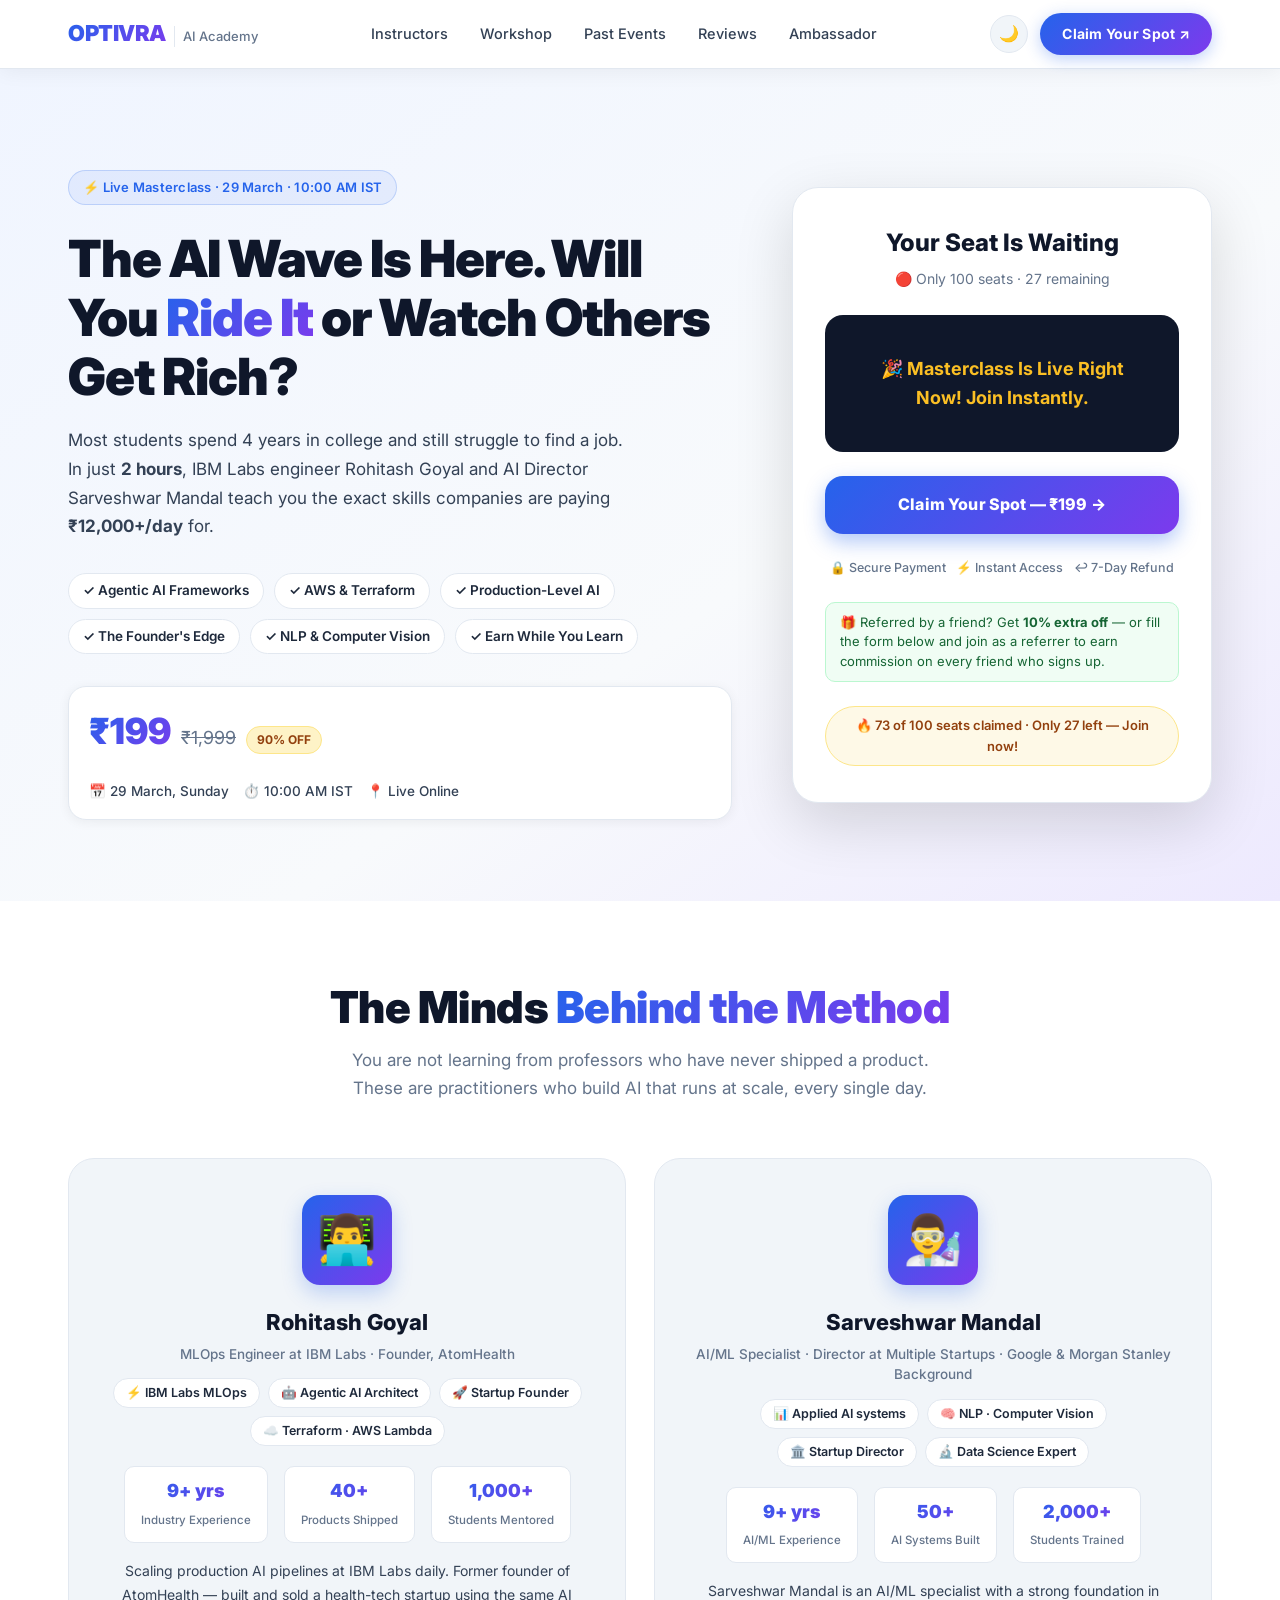
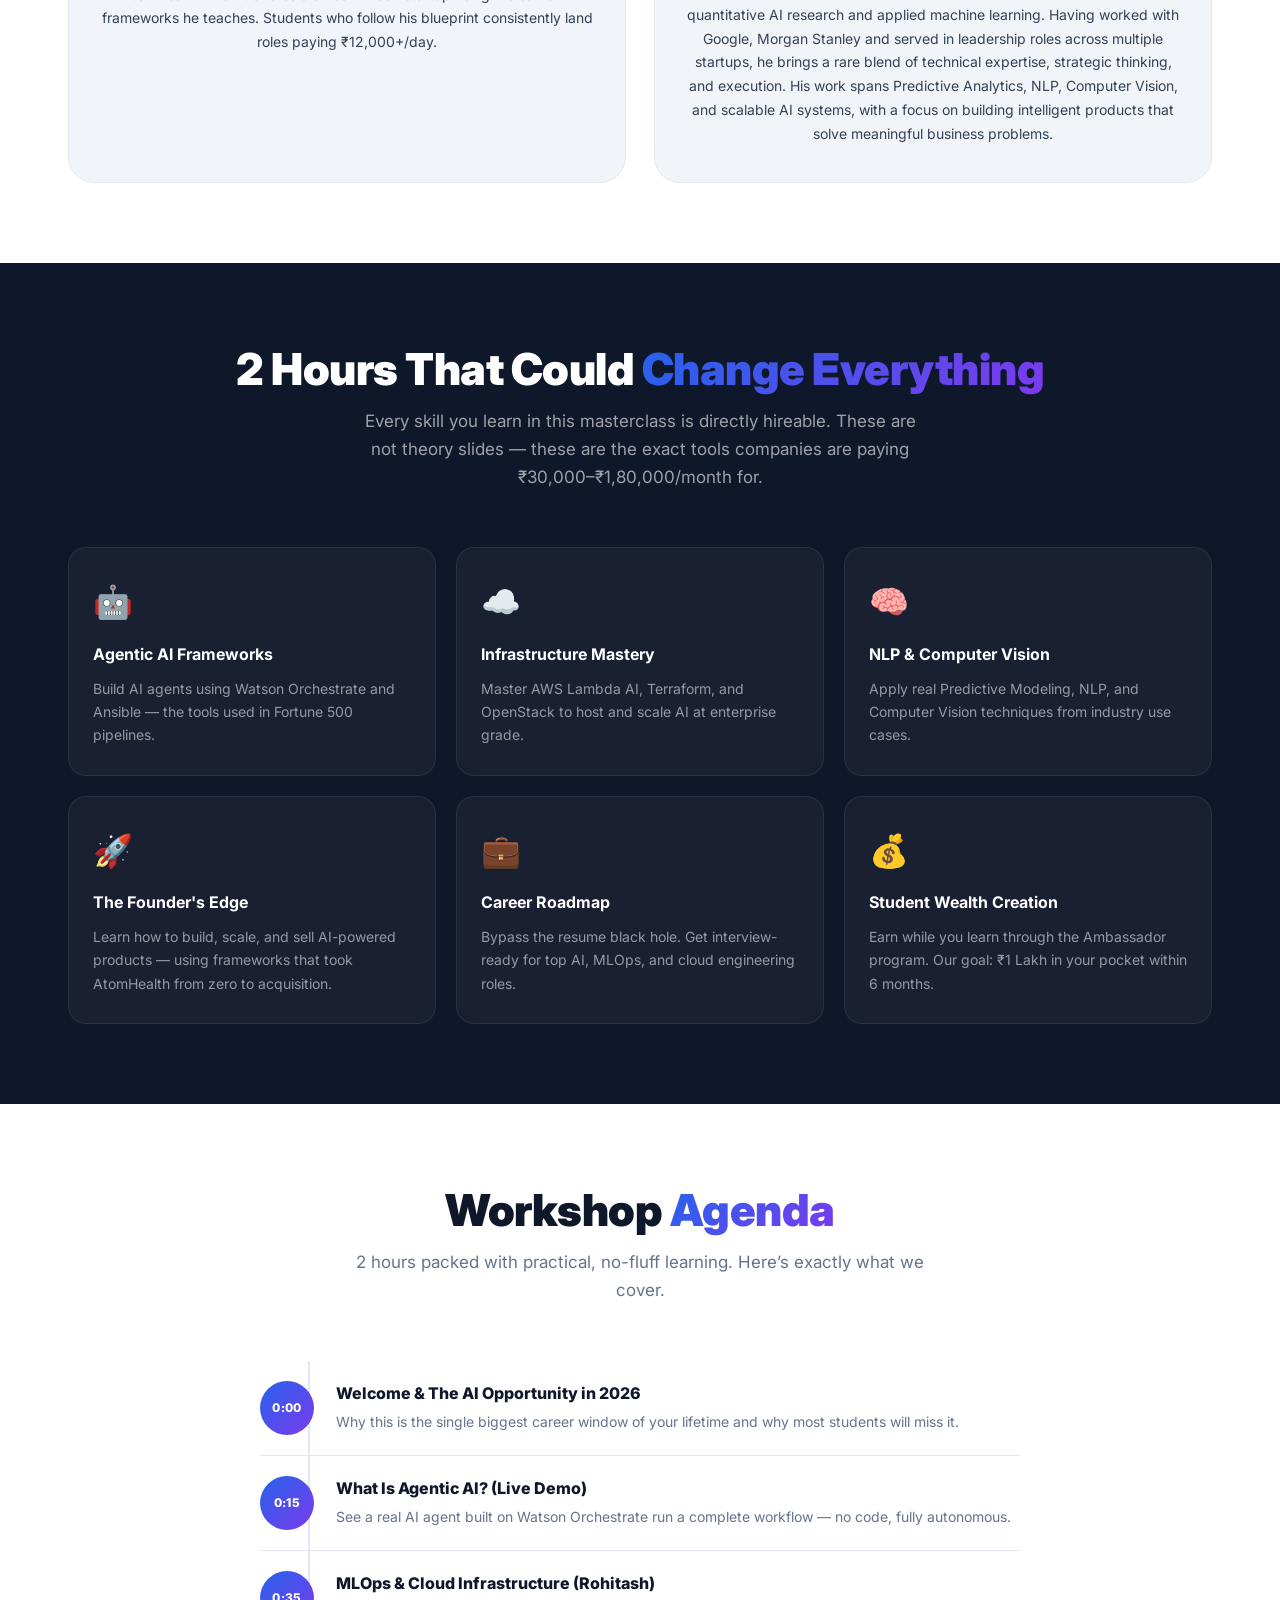
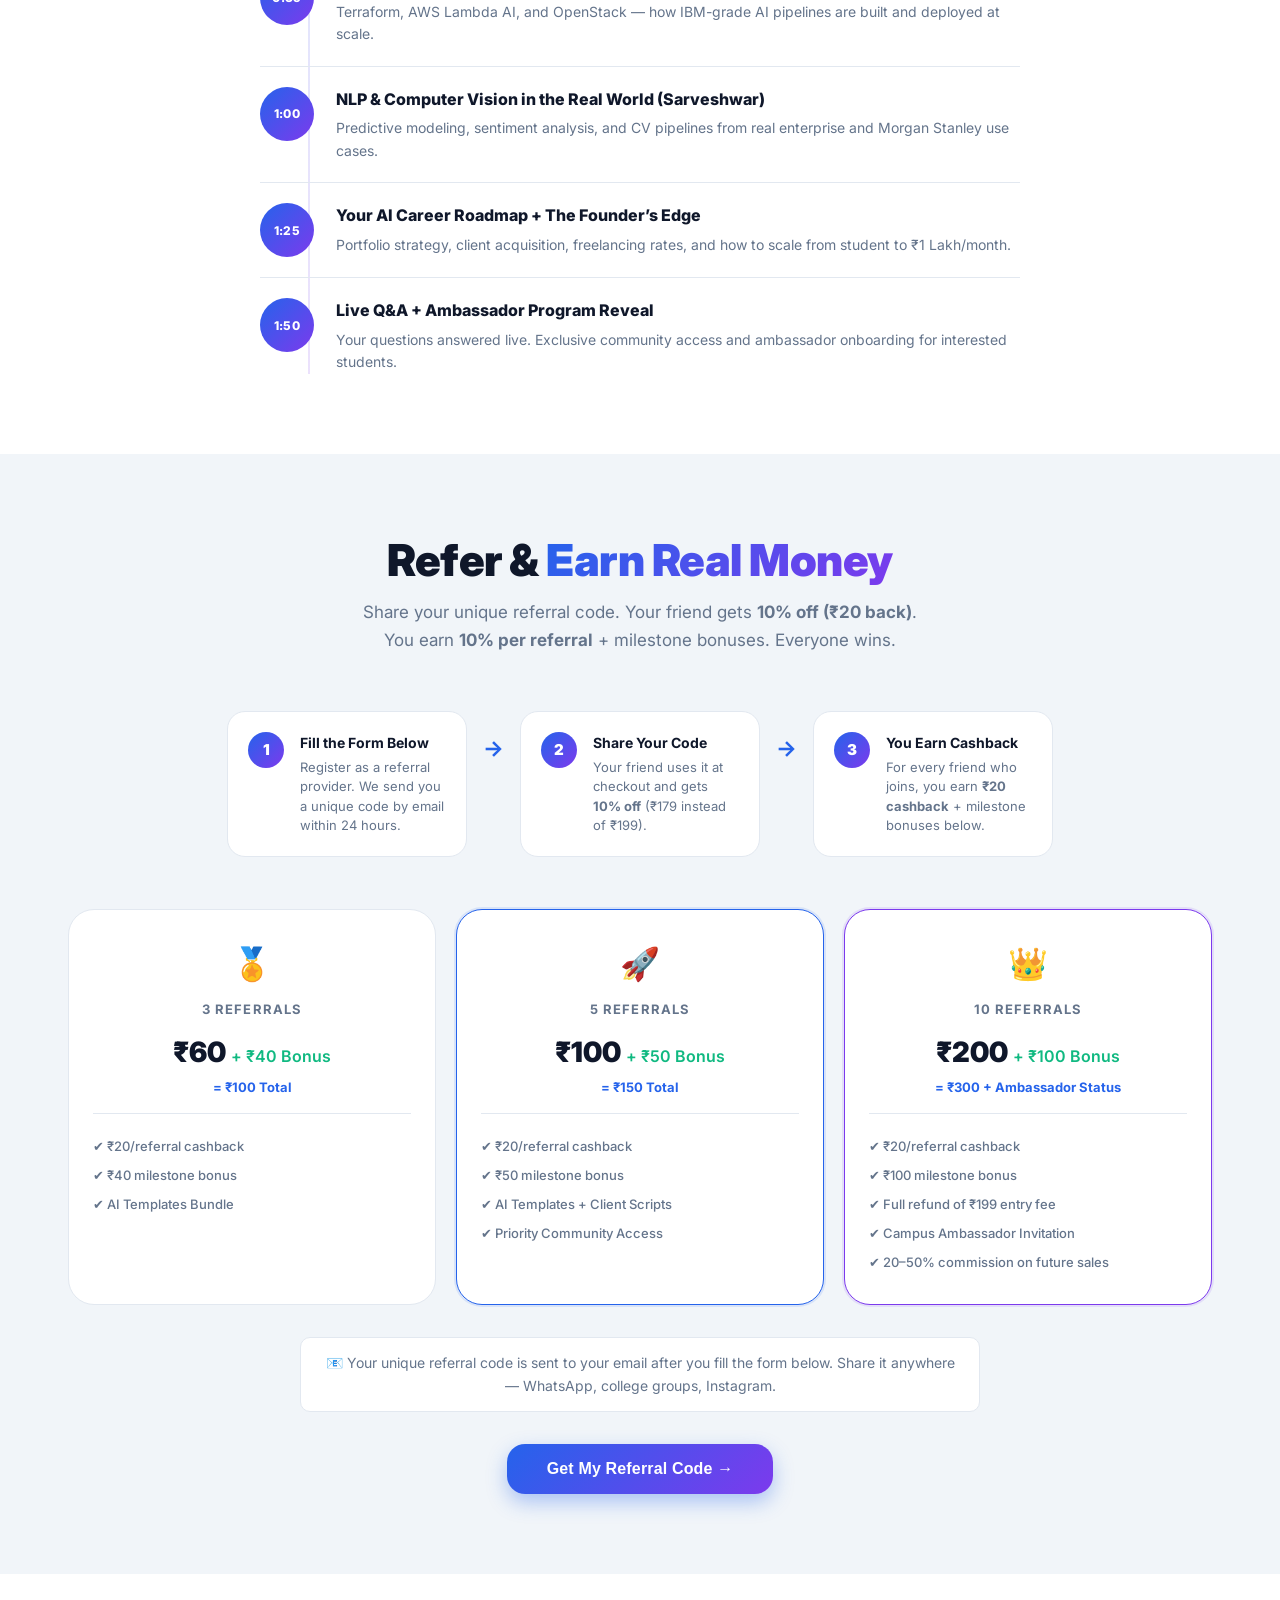
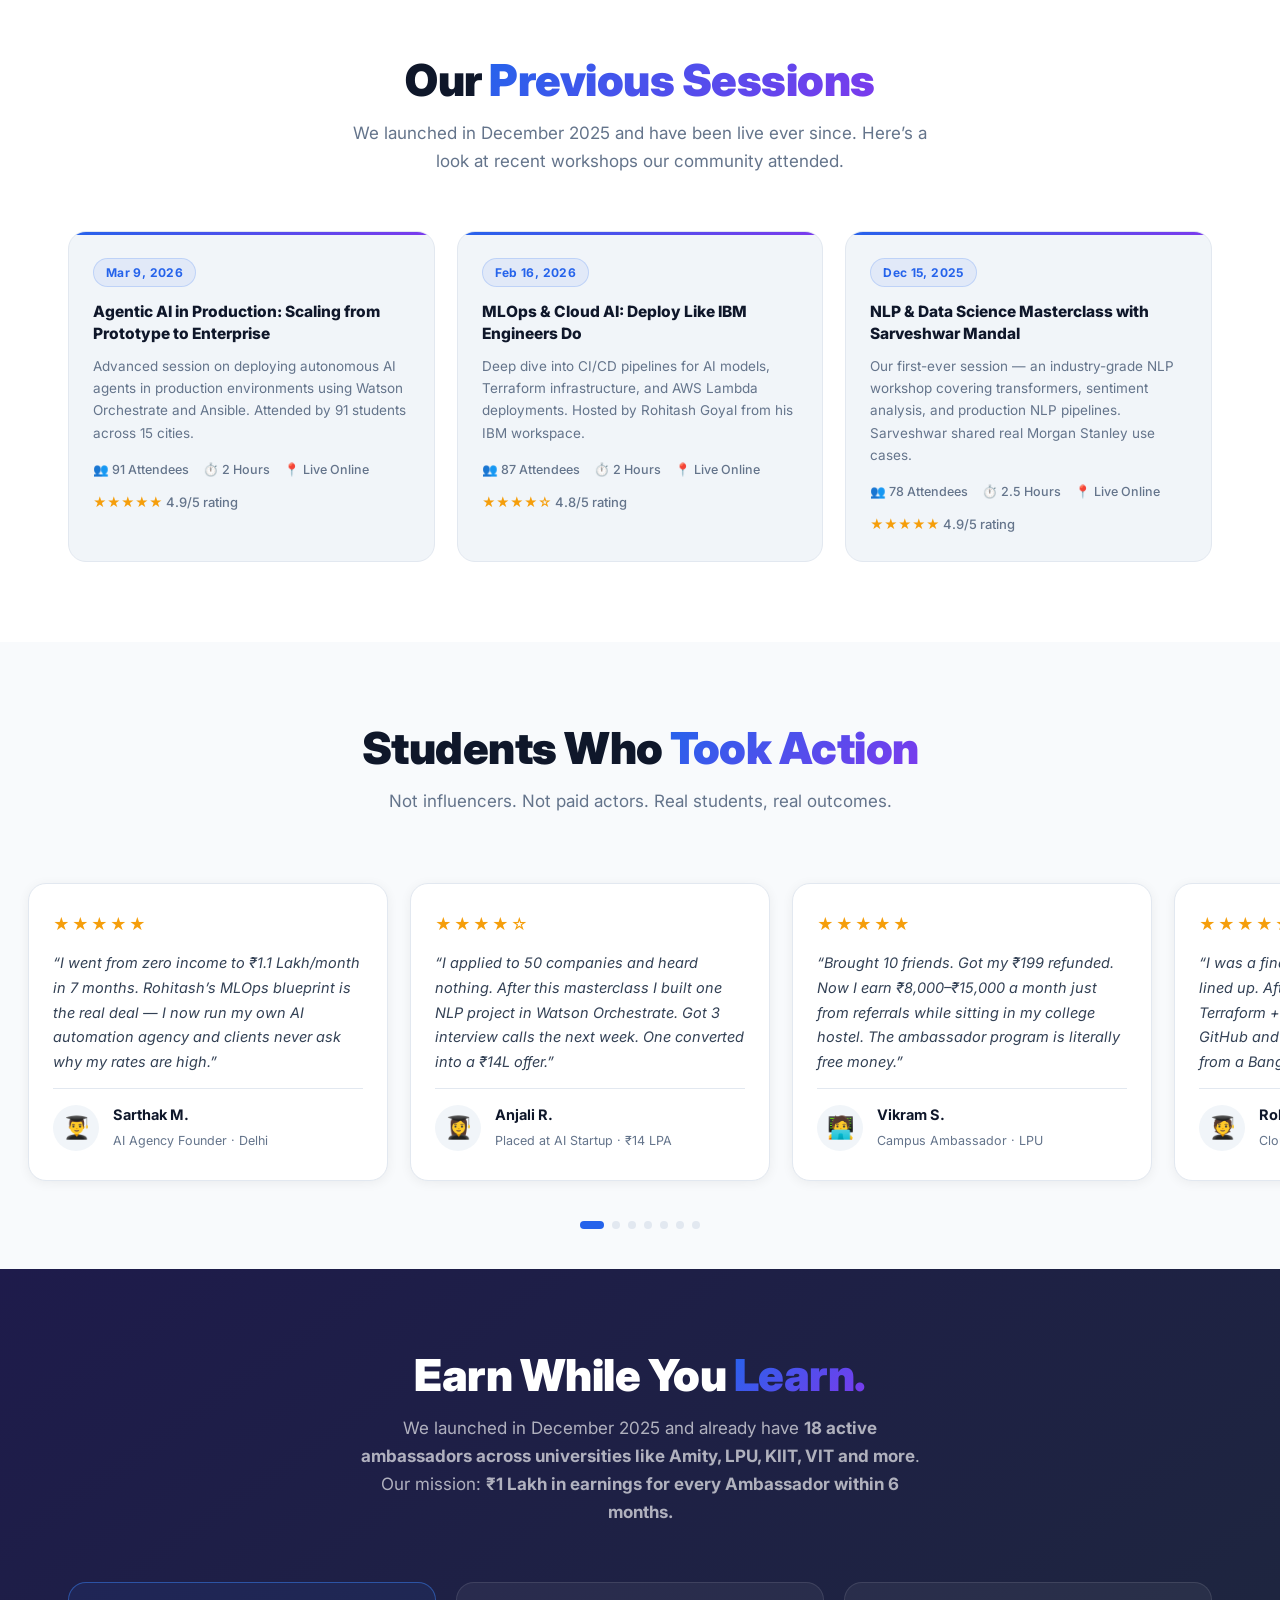
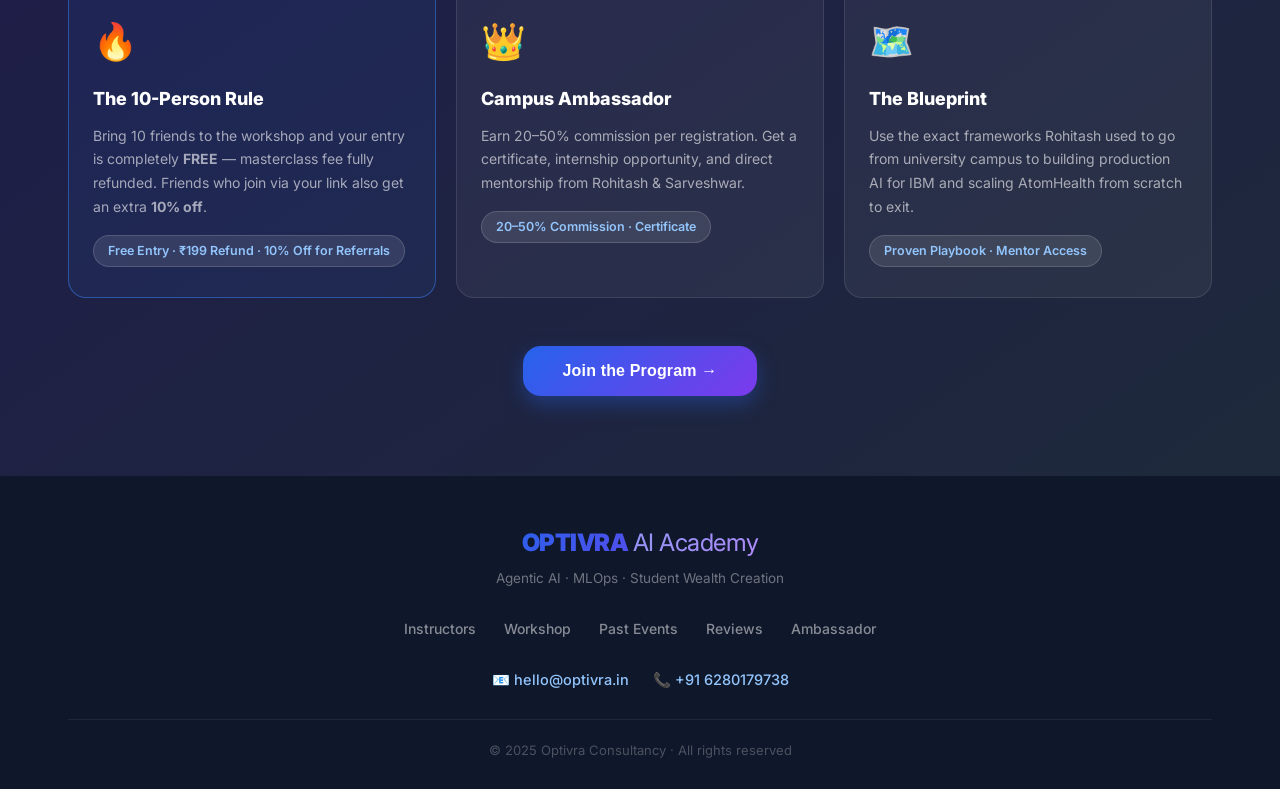
==== index.html @ a89eeaf3 "Update index.html" ====
<!DOCTYPE html>
<html lang="en">
<head>
    <meta charset="UTF-8">
    <meta name="viewport" content="width=device-width, initial-scale=1.0">
    <meta name="description" content="Join Rohitash Goyal & Sarveshwar Mandal for a 2-Hour Agentic AI Masterclass on 29 March at 10 AM IST. Learn MLOps, AWS, and build your AI Career Roadmap towards ₹1 Lakh/Month.">
    <title>Optivra AI Academy · Master the AI Corporate Era</title>
    <link rel="icon" type="image/png" href="favicon.png">
    <link rel="apple-touch-icon" href="favicon.png">
    <link rel="preconnect" href="https://fonts.googleapis.com">
    <link href="https://fonts.googleapis.com/css2?family=Inter:wght@300;400;500;600;700;800;900&display=swap" rel="stylesheet">
    <link href="https://unpkg.com/aos@2.3.1/dist/aos.css" rel="stylesheet">
    <link rel="stylesheet" href="assets/css/style.css">
</head>
<body>

    <!-- PROFESSIONAL HEADER -->
    <header class="header">
        <div class="header-content">
            <a href="#" class="logo">
                <span class="logo-main">OPTIVRA</span>
                <span class="logo-sub">AI Academy</span>
            </a>
            <nav class="nav" id="mainNav">
                <a href="#instructors">Instructors</a>
                <a href="#workshop">Workshop</a>
                <a href="#past-events">Past Events</a>
                <a href="#success-stories">Reviews</a>
                <a href="#ambassador-section">Ambassador</a>
            </nav>
            <div class="header-actions">
                <button id="themeToggle" class="theme-btn" aria-label="Toggle theme">🌙</button>
                <a href="https://tagmango.com/web/checkout/69b97920f4158f62333fca2c" class="cta-btn-header" target="_blank" rel="noopener">Claim Your Spot ↗</a>
                <button class="hamburger" id="hamburger" aria-label="Menu">☰</button>
            </div>
        </div>
    </header>

    <!-- HERO SECTION -->
    <section class="hero" id="register">
        <div class="hero-inner">

            <!-- LEFT: COPY -->
            <div class="hero-left" data-aos="fade-right">
                <div class="hero-badge">⚡ Live Masterclass · 29 March · 10:00 AM IST</div>
                <h1 class="hero-title">
                    The AI Wave Is Here.
                    Will You <span class="gradient-text">Ride It</span>
                    or Watch Others Get Rich?
                </h1>
                <p class="hero-sub">
                    Most students spend 4 years in college and still struggle to find a job. In just <strong>2 hours</strong>, IBM Labs engineer Rohitash Goyal and AI Director Sarveshwar Mandal teach you the exact skills companies are paying <strong>₹12,000+/day</strong> for.
                </p>

                <!-- KEY HIGHLIGHTS -->
                <div class="highlights-grid">
                    <div class="highlight-chip">✓ Agentic AI Frameworks</div>
                    <div class="highlight-chip">✓ AWS & Terraform</div>
                    <div class="highlight-chip">✓ Production-Level AI</div>
                    <div class="highlight-chip">✓ The Founder's Edge</div>
                    <div class="highlight-chip">✓ NLP & Computer Vision</div>
                    <div class="highlight-chip">✓ Earn While You Learn</div>
                </div>

                <!-- PRICE STRIPE -->
                <div class="price-stripe">
                    <div class="price-left">
                        <span class="price-current">₹199</span>
                        <span class="price-original">₹1,999</span>
                        <span class="price-badge">90% OFF</span>
                    </div>
                    <div class="price-meta">
                        <span>📅 29 March, Sunday</span>
                        <span>⏱️ 10:00 AM IST</span>
                        <span>📍 Live Online</span>
                    </div>
                </div>
            </div>

            <!-- RIGHT: CTA BOX -->
            <div class="hero-right" data-aos="fade-left">
                <div class="cta-box">
                    <div class="cta-box-header">
                        <h2>Your Seat Is Waiting</h2>
                        <p>🔴 Only 100 seats · <span id="seatsLeft">27</span> remaining</p>
                    </div>

                    <!-- COUNTDOWN TIMER -->
                    <div class="countdown-timer">
                        <div class="countdown-label">⏳ Masterclass Starts In</div>
                        <div class="countdown-blocks">
                            <div class="cd-block">
                                <div class="cd-num" id="days">00</div>
                                <div class="cd-label">DAYS</div>
                            </div>
                            <div class="cd-sep">:</div>
                            <div class="cd-block">
                                <div class="cd-num" id="hours">00</div>
                                <div class="cd-label">HRS</div>
                            </div>
                            <div class="cd-sep">:</div>
                            <div class="cd-block">
                                <div class="cd-num" id="minutes">00</div>
                                <div class="cd-label">MIN</div>
                            </div>
                            <div class="cd-sep">:</div>
                            <div class="cd-block">
                                <div class="cd-num" id="seconds">00</div>
                                <div class="cd-label">SEC</div>
                            </div>
                        </div>
                    </div>

                    <a href="https://tagmango.com/web/checkout/69b97920f4158f62333fca2c" class="cta-btn-main" target="_blank" rel="noopener">
                        Claim Your Spot — ₹199 →
                    </a>

                    <div class="trust-bar">
                        <span>🔒 Secure Payment</span>
                        <span>⚡ Instant Access</span>
                        <span>↩ 7-Day Refund</span>
                    </div>

                    <div class="referral-info-strip">
                        🎁 Referred by a friend? Get <strong>10% extra off</strong> — or fill the form below and join as a referrer to earn commission on every friend who signs up.
                    </div>

                    <div class="social-proof-bar">
                        🔥 73 of 100 seats claimed · Only 27 left — Join now!
                    </div>
                </div>
            </div>

        </div>
    </section>

    <!-- INSTRUCTORS SECTION -->
    <section class="section instructors-section" id="instructors">
        <div class="container" data-aos="fade-up">
            <div class="section-header">
                <h2>The Minds <span class="gradient-text">Behind the Method</span></h2>
                <p>You are not learning from professors who have never shipped a product. These are practitioners who build AI that runs at scale, every single day.</p>
            </div>

            <div class="instructors-grid">

                <!-- Rohitash Goyal -->
                <div class="instructor-card" data-aos="fade-up" data-aos-delay="100">
                    <div class="instructor-avatar-wrap">
                        <div class="instructor-avatar">👨‍💻</div>
                    </div>
                    <div class="instructor-info">
                        <h3>Rohitash Goyal</h3>
                        <div class="instructor-title">MLOps Engineer at IBM Labs · Founder, AtomHealth</div>
                        <div class="instructor-tags">
                            <span class="tag">⚡ IBM Labs MLOps</span>
                            <span class="tag">🤖 Agentic AI Architect</span>
                            <span class="tag">🚀 Startup Founder</span>
                            <span class="tag">☁️ Terraform · AWS Lambda</span>
                        </div>
                        <div class="instructor-stats">
                            <div class="stat-pill">
                                <strong>9+ yrs</strong>
                                <span>Industry Experience</span>
                            </div>
                            <div class="stat-pill">
                                <strong>40+</strong>
                                <span>Products Shipped</span>
                            </div>
                            <div class="stat-pill">
                                <strong>1,000+</strong>
                                <span>Students Mentored</span>
                            </div>
                        </div>
                        <p class="instructor-bio">
                            Scaling production AI pipelines at IBM Labs daily. Former founder of AtomHealth — built and sold a health-tech startup using the same AI frameworks he teaches. Students who follow his blueprint consistently land roles paying ₹12,000+/day.
                        </p>
                    </div>
                </div>

                <!-- Sarveshwar Mandal -->
                <div class="instructor-card" data-aos="fade-up" data-aos-delay="200">
                    <div class="instructor-avatar-wrap">
                        <div class="instructor-avatar">👨‍🔬</div>
                    </div>
                    <div class="instructor-info">
                        <h3>Sarveshwar Mandal</h3>
                        <div class="instructor-title">AI/ML Specialist · Director at Multiple Startups · Google & Morgan Stanley Background</div>
                        <div class="instructor-tags">
                            <span class="tag">📊 Applied AI systems</span>
                            <span class="tag">🧠 NLP · Computer Vision</span>
                            <span class="tag">🏛️ Startup Director</span>
                            <span class="tag">🔬 Data Science Expert</span>
                        </div>
                        <div class="instructor-stats">
                            <div class="stat-pill">
                                <strong>9+ yrs</strong>
                                <span>AI/ML Experience</span>
                            </div>
                            <div class="stat-pill">
                                <strong>50+</strong>
                                <span>AI Systems Built</span>
                            </div>
                            <div class="stat-pill">
                                <strong>2,000+</strong>
                                <span>Students Trained</span>
                            </div>
                        </div>
                        <p class="instructor-bio">
                            Sarveshwar Mandal is an AI/ML specialist with a strong foundation in quantitative AI research and applied machine learning. Having worked with Google, Morgan Stanley and served in leadership roles across multiple startups, he brings a rare blend of technical expertise, strategic thinking, and execution.
His work spans Predictive Analytics, NLP, Computer Vision, and scalable AI systems, with a focus on building intelligent products that solve meaningful business problems. </p>
                    </div>
                </div>

            </div>
        </div>
    </section>

    <!-- WHAT YOU'LL LEARN -->
    <section class="section workshop-section" id="workshop">
        <div class="container" data-aos="fade-up">
            <div class="section-header dark-head">
                <h2>2 Hours That Could <span>Change Everything</span></h2>
                <p>Every skill you learn in this masterclass is directly hireable. These are not theory slides — these are the exact tools companies are paying ₹30,000–₹1,80,000/month for.</p>
            </div>
            <div class="learn-grid">
                <div class="learn-card">
                    <div class="learn-icon">🤖</div>
                    <h4>Agentic AI Frameworks</h4>
                    <p>Build AI agents using Watson Orchestrate and Ansible — the tools used in Fortune 500 pipelines.</p>
                </div>
                <div class="learn-card">
                    <div class="learn-icon">☁️</div>
                    <h4>Infrastructure Mastery</h4>
                    <p>Master AWS Lambda AI, Terraform, and OpenStack to host and scale AI at enterprise grade.</p>
                </div>
                <div class="learn-card">
                    <div class="learn-icon">🧠</div>
                    <h4>NLP & Computer Vision</h4>
                    <p>Apply real Predictive Modeling, NLP, and Computer Vision techniques from industry use cases.</p>
                </div>
                <div class="learn-card">
                    <div class="learn-icon">🚀</div>
                    <h4>The Founder's Edge</h4>
                    <p>Learn how to build, scale, and sell AI-powered products — using frameworks that took AtomHealth from zero to acquisition.</p>
                </div>
                <div class="learn-card">
                    <div class="learn-icon">💼</div>
                    <h4>Career Roadmap</h4>
                    <p>Bypass the resume black hole. Get interview-ready for top AI, MLOps, and cloud engineering roles.</p>
                </div>
                <div class="learn-card">
                    <div class="learn-icon">💰</div>
                    <h4>Student Wealth Creation</h4>
                    <p>Earn while you learn through the Ambassador program. Our goal: ₹1 Lakh in your pocket within 6 months.</p>
                </div>
            </div>
        </div>
    </section>

    <!-- AGENDA SECTION -->
    <section class="section agenda-section" id="agenda" data-aos="fade-up">
        <div class="container">
            <div class="section-header">
                <h2>Workshop <span class="gradient-text">Agenda</span></h2>
                <p>2 hours packed with practical, no-fluff learning. Here’s exactly what we cover.</p>
            </div>
            <div class="agenda-list">
                <div class="agenda-item">
                    <div class="agenda-time">0:00</div>
                    <div class="agenda-content">
                        <h4>Welcome & The AI Opportunity in 2026</h4>
                        <p>Why this is the single biggest career window of your lifetime and why most students will miss it.</p>
                    </div>
                </div>
                <div class="agenda-item">
                    <div class="agenda-time">0:15</div>
                    <div class="agenda-content">
                        <h4>What Is Agentic AI? (Live Demo)</h4>
                        <p>See a real AI agent built on Watson Orchestrate run a complete workflow — no code, fully autonomous.</p>
                    </div>
                </div>
                <div class="agenda-item">
                    <div class="agenda-time">0:35</div>
                    <div class="agenda-content">
                        <h4>MLOps & Cloud Infrastructure (Rohitash)</h4>
                        <p>Terraform, AWS Lambda AI, and OpenStack — how IBM-grade AI pipelines are built and deployed at scale.</p>
                    </div>
                </div>
                <div class="agenda-item">
                    <div class="agenda-time">1:00</div>
                    <div class="agenda-content">
                        <h4>NLP & Computer Vision in the Real World (Sarveshwar)</h4>
                        <p>Predictive modeling, sentiment analysis, and CV pipelines from real enterprise and Morgan Stanley use cases.</p>
                    </div>
                </div>
                <div class="agenda-item">
                    <div class="agenda-time">1:25</div>
                    <div class="agenda-content">
                        <h4>Your AI Career Roadmap + The Founder’s Edge</h4>
                        <p>Portfolio strategy, client acquisition, freelancing rates, and how to scale from student to ₹1 Lakh/month.</p>
                    </div>
                </div>
                <div class="agenda-item agenda-item-last">
                    <div class="agenda-time">1:50</div>
                    <div class="agenda-content">
                        <h4>Live Q&A + Ambassador Program Reveal</h4>
                        <p>Your questions answered live. Exclusive community access and ambassador onboarding for interested students.</p>
                    </div>
                </div>
            </div>
        </div>
    </section>

    <!-- REFERRAL REWARDS SECTION -->
    <section class="section referral-rewards-section" id="referral-rewards" data-aos="fade-up">
        <div class="container">
            <div class="section-header">
                <h2>Refer & <span class="gradient-text">Earn Real Money</span></h2>
                <p>Share your unique referral code. Your friend gets <strong>10% off (₹20 back)</strong>. You earn <strong>10% per referral</strong> + milestone bonuses. Everyone wins.</p>
            </div>

            <!-- HOW IT WORKS -->
            <div class="referral-how">
                <div class="referral-step">
                    <div class="ref-step-num">1</div>
                    <div>
                        <h4>Fill the Form Below</h4>
                        <p>Register as a referral provider. We send you a unique code by email within 24 hours.</p>
                    </div>
                </div>
                <div class="referral-step-arrow">→</div>
                <div class="referral-step">
                    <div class="ref-step-num">2</div>
                    <div>
                        <h4>Share Your Code</h4>
                        <p>Your friend uses it at checkout and gets <strong>10% off</strong> (₹179 instead of ₹199).</p>
                    </div>
                </div>
                <div class="referral-step-arrow">→</div>
                <div class="referral-step">
                    <div class="ref-step-num">3</div>
                    <div>
                        <h4>You Earn Cashback</h4>
                        <p>For every friend who joins, you earn <strong>₹20 cashback</strong> + milestone bonuses below.</p>
                    </div>
                </div>
            </div>

            <!-- REWARD TIERS -->
            <div class="reward-tiers">
                <div class="reward-card">
                    <div class="reward-emoji">🏅</div>
                    <div class="reward-count">3 Referrals</div>
                    <div class="reward-earn">₹60 <span>+ ₹40 Bonus</span></div>
                    <div class="reward-total">= ₹100 Total</div>
                    <ul class="reward-perks">
                        <li>✔ ₹20/referral cashback</li>
                        <li>✔ ₹40 milestone bonus</li>
                        <li>✔ AI Templates Bundle</li>
                    </ul>
                </div>
                <div class="reward-card reward-popular">
                    <div class="reward-emoji">🚀</div>
                    <div class="reward-count">5 Referrals</div>
                    <div class="reward-earn">₹100 <span>+ ₹50 Bonus</span></div>
                    <div class="reward-total">= ₹150 Total</div>
                    <ul class="reward-perks">
                        <li>✔ ₹20/referral cashback</li>
                        <li>✔ ₹50 milestone bonus</li>
                        <li>✔ AI Templates + Client Scripts</li>
                        <li>✔ Priority Community Access</li>
                    </ul>
                </div>
                <div class="reward-card reward-elite">
                    <div class="reward-emoji">👑</div>
                    <div class="reward-count">10 Referrals</div>
                    <div class="reward-earn">₹200 <span>+ ₹100 Bonus</span></div>
                    <div class="reward-total">= ₹300 + Ambassador Status</div>
                    <ul class="reward-perks">
                        <li>✔ ₹20/referral cashback</li>
                        <li>✔ ₹100 milestone bonus</li>
                        <li>✔ Full refund of ₹199 entry fee</li>
                        <li>✔ Campus Ambassador Invitation</li>
                        <li>✔ 20–50% commission on future sales</li>
                    </ul>
                </div>
            </div>

            <div class="referral-cta-note">
                📧 Your unique referral code is sent to your email after you fill the form below. Share it anywhere — WhatsApp, college groups, Instagram.
            </div>

            <div class="ambassador-cta-wrap" style="margin-top:32px">
                <button class="cta-btn-main" onclick="openModal('referral')">
                    Get My Referral Code →
                </button>
            </div>
        </div>
    </section>

    <!-- PAST EVENTS SECTION -->
    <section class="section past-events-section" id="past-events" data-aos="fade-up">
        <div class="container">
            <div class="section-header">
                <h2>Our <span class="gradient-text">Previous Sessions</span></h2>
                <p>We launched in December 2025 and have been live ever since. Here’s a look at recent workshops our community attended.</p>
            </div>
            <div class="past-events-grid">
                <div class="past-event-card">
                    <div class="event-date-badge">Mar 9, 2026</div>
                    <h4>Agentic AI in Production: Scaling from Prototype to Enterprise</h4>
                    <p>Advanced session on deploying autonomous AI agents in production environments using Watson Orchestrate and Ansible. Attended by 91 students across 15 cities.</p>
                    <div class="event-meta">
                        <span>👥 91 Attendees</span>
                        <span>⏱️ 2 Hours</span>
                        <span>📍 Live Online</span>
                    </div>
                    <div class="event-rating">★★★★★ <span>4.9/5 rating</span></div>
                </div>
                <div class="past-event-card">
                    <div class="event-date-badge">Feb 16, 2026</div>
                    <h4>MLOps & Cloud AI: Deploy Like IBM Engineers Do</h4>
                    <p>Deep dive into CI/CD pipelines for AI models, Terraform infrastructure, and AWS Lambda deployments. Hosted by Rohitash Goyal from his IBM workspace.</p>
                    <div class="event-meta">
                        <span>👥 87 Attendees</span>
                        <span>⏱️ 2 Hours</span>
                        <span>📍 Live Online</span>
                    </div>
                    <div class="event-rating">★★★★☆ <span>4.8/5 rating</span></div>
                </div>
                <div class="past-event-card">
                    <div class="event-date-badge">Dec 15, 2025</div>
                    <h4>NLP & Data Science Masterclass with Sarveshwar Mandal</h4>
                    <p>Our first-ever session — an industry-grade NLP workshop covering transformers, sentiment analysis, and production NLP pipelines. Sarveshwar shared real Morgan Stanley use cases.</p>
                    <div class="event-meta">
                        <span>👥 78 Attendees</span>
                        <span>⏱️ 2.5 Hours</span>
                        <span>📍 Live Online</span>
                    </div>
                    <div class="event-rating">★★★★★ <span>4.9/5 rating</span></div>
                </div>
            </div>
        </div>
    </section>

    <!-- SUCCESS STORIES — AUTO-SCROLL CAROUSEL -->
    <section class="section testimonials-outer" id="success-stories">
        <div class="container" data-aos="fade-up">
            <div class="section-header">
                <h2>Students Who <span class="gradient-text">Took Action</span></h2>
                <p>Not influencers. Not paid actors. Real students, real outcomes.</p>
            </div>
        </div>
        <div class="testimonials-carousel-wrap">
            <div class="testimonials-carousel" id="testimonialsCarousel">

                <div class="testimonial-card">
                    <div class="stars">★★★★★</div>
                    <p>“I went from zero income to ₹1.1 Lakh/month in 7 months. Rohitash’s MLOps blueprint is the real deal — I now run my own AI automation agency and clients never ask why my rates are high.”</p>
                    <div class="testimonial-author">
                        <div class="author-avatar">👨‍🎓</div>
                        <div>
                            <strong>Sarthak M.</strong>
                            <span>AI Agency Founder · Delhi</span>
                        </div>
                    </div>
                </div>

                <div class="testimonial-card">
                    <div class="stars">★★★★☆</div>
                    <p>“I applied to 50 companies and heard nothing. After this masterclass I built one NLP project in Watson Orchestrate. Got 3 interview calls the next week. One converted into a ₹14L offer.”</p>
                    <div class="testimonial-author">
                        <div class="author-avatar">👩‍🎓</div>
                        <div>
                            <strong>Anjali R.</strong>
                            <span>Placed at AI Startup · ₹14 LPA</span>
                        </div>
                    </div>
                </div>

                <div class="testimonial-card">
                    <div class="stars">★★★★★</div>
                    <p>“Brought 10 friends. Got my ₹199 refunded. Now I earn ₹8,000–₹15,000 a month just from referrals while sitting in my college hostel. The ambassador program is literally free money.”</p>
                    <div class="testimonial-author">
                        <div class="author-avatar">🧑‍💻</div>
                        <div>
                            <strong>Vikram S.</strong>
                            <span>Campus Ambassador · LPU</span>
                        </div>
                    </div>
                </div>

                <div class="testimonial-card">
                    <div class="stars">★★★★★</div>
                    <p>“I was a final year CS student with no job lined up. After the Dec masterclass I built a Terraform + AWS project, added it to my GitHub and within 3 weeks I had an offer from a Bangalore startup.”</p>
                    <div class="testimonial-author">
                        <div class="author-avatar">🧑‍🎓</div>
                        <div>
                            <strong>Rohan P.</strong>
                            <span>Cloud Engineer · Bangalore</span>
                        </div>
                    </div>
                </div>

                <div class="testimonial-card">
                    <div class="stars">★★★★☆</div>
                    <p>“Sarveshwar’s NLP session changed the way I think about data. I applied the predictive modeling techniques to a freelance project and billed ₹45,000 for a single weekend of work.”</p>
                    <div class="testimonial-author">
                        <div class="author-avatar">👩‍💼</div>
                        <div>
                            <strong>Meghna T.</strong>
                            <span>Freelance Data Scientist · Pune</span>
                        </div>
                    </div>
                </div>

                <div class="testimonial-card">
                    <div class="stars">★★★★★</div>
                    <p>“₹199 is literally nothing for what you get. I’ve paid ₹30,000 for courses with less value. The instructors show you things you’d only learn after 5 years on the job.”</p>
                    <div class="testimonial-author">
                        <div class="author-avatar">👨‍💼</div>
                        <div>
                            <strong>Karan D.</strong>
                            <span>Software Engineer · Hyderabad</span>
                        </div>
                    </div>
                </div>

                <div class="testimonial-card">
                    <div class="stars">★★★★★</div>
                    <p>“As a college dropout I had almost given up on tech. Optivra showed me a path that didn’t require a degree — just skills. I’m now consulting for two AI startups at ₹60,000/month.”</p>
                    <div class="testimonial-author">
                        <div class="author-avatar">🧑‍💻</div>
                        <div>
                            <strong>Deepak N.</strong>
                            <span>AI Consultant · Mumbai</span>
                        </div>
                    </div>
                </div>

            </div>
        </div>
        <!-- Carousel Dots -->
        <div class="carousel-dots" id="carouselDots"></div>
    </section>

    <!-- AMBASSADOR / EARN WHILE YOU LEARN SECTION -->
    <section class="referral-section" id="ambassador-section" data-aos="fade-up">
        <div class="container">
            <div class="section-header">
                <h2>Earn While You <span>Learn.</span></h2>
                <p>We launched in December 2025 and already have <strong>18 active ambassadors across universities like Amity, LPU, KIIT, VIT and more</strong>.<br>Our mission: <strong>₹1 Lakh in earnings for every Ambassador within 6 months.</strong></p>
            </div>

            <div class="ambassador-cards">
                <div class="amb-card popular-amb">
                    <div class="amb-icon">🔥</div>
                    <h3>The 10-Person Rule</h3>
                    <p>Bring 10 friends to the workshop and your entry is completely <strong>FREE</strong> — masterclass fee fully refunded. Friends who join via your link also get an extra <strong>10% off</strong>.</p>
                    <div class="amb-tag">Free Entry · ₹199 Refund · 10% Off for Referrals</div>
                </div>
                <div class="amb-card">
                    <div class="amb-icon">👑</div>
                    <h3>Campus Ambassador</h3>
                    <p>Earn 20–50% commission per registration. Get a certificate, internship opportunity, and direct mentorship from Rohitash & Sarveshwar.</p>
                    <div class="amb-tag">20–50% Commission · Certificate</div>
                </div>
                <div class="amb-card">
                    <div class="amb-icon">🗺️</div>
                    <h3>The Blueprint</h3>
                    <p>Use the exact frameworks Rohitash used to go from university campus to building production AI for IBM and scaling AtomHealth from scratch to exit.</p>
                    <div class="amb-tag">Proven Playbook · Mentor Access</div>
                </div>
            </div>

            <div class="ambassador-cta-wrap">
                <button class="cta-btn-main" onclick="openModal('ambassador')">
                    Join the Program →
                </button>
            </div>
        </div>
    </section>

    <!-- MODAL: TWO-TAB REGISTRATION FORM -->
    <div class="modal-overlay" id="ambassadorModal" role="dialog" aria-modal="true" aria-label="Registration">
        <div class="modal-content" id="modalContent">
            <button class="modal-close" onclick="closeModal()" aria-label="Close">✕</button>
            <div class="modal-header">
                <h2>Join Optivra Community</h2>
                <p>Register as a Referral or as a Campus Ambassador</p>
            </div>

            <!-- TAB TOGGLES -->
            <div class="modal-tabs">
                <button class="modal-tab active" id="tab-referral" onclick="switchTab('referral')">
                    🔗 Register Referral
                </button>
                <button class="modal-tab" id="tab-ambassador" onclick="switchTab('ambassador')">
                    👑 Campus Ambassador
                </button>
            </div>

            <!-- TAB: REFERRAL FORM -->
            <div class="modal-tab-content active" id="content-referral">
                <p class="tab-desc">📬 <strong>How it works:</strong> Register below with the name of whoever referred you — they earn points towards their ₹199 refund. You get an <strong>additional 10% off</strong> automatically. Once you refer others, you'll receive a <strong>unique referral code by email</strong> to share.</p>
                <form class="modal-form" id="referralForm">
                    <div class="form-group">
                        <label for="refName">Your Full Name *</label>
                        <input type="text" id="refName" placeholder="e.g. Arjun Sharma" required>
                    </div>
                    <div class="form-group">
                        <label for="refEmail">Your Email *</label>
                        <input type="email" id="refEmail" placeholder="e.g. arjun@email.com" required>
                    </div>
                    <div class="form-group">
                        <label for="refPhone">Your Phone Number</label>
                        <input type="tel" id="refPhone" placeholder="+91 XXXXXXXXXX">
                    </div>
                    <div class="form-group">
                        <label for="refReferrer">Referred By (Name of person who sent you)</label>
                        <input type="text" id="refReferrer" placeholder="Leave blank if not referred">
                    </div>
                    <div class="form-group">
                        <label for="refCollege">College / University <span style="font-weight:400;color:#94a3b8">(Optional)</span></label>
                        <input type="text" id="refCollege" placeholder="e.g. Amity University, Noida">
                    </div>
                    <button type="submit" class="modal-submit" id="refSubmitBtn">Submit & Start Earning →</button>
                </form>
                <p class="form-message" id="referralMessage"></p>
            </div>

            <!-- TAB: AMBASSADOR FORM -->
            <div class="modal-tab-content" id="content-ambassador">
                <p class="tab-desc">Apply to become a Campus Ambassador. Get 20–50% commission, an official certificate, and direct mentor access.</p>
                <form class="modal-form" id="ambassadorForm">
                    <div class="form-group">
                        <label for="ambName">Your Full Name *</label>
                        <input type="text" id="ambName" placeholder="e.g. Priya Verma" required>
                    </div>
                    <div class="form-group">
                        <label for="ambEmail">Email Address *</label>
                        <input type="email" id="ambEmail" placeholder="e.g. priya@email.com" required>
                    </div>
                    <div class="form-group">
                        <label for="ambPhone">Phone Number *</label>
                        <input type="tel" id="ambPhone" placeholder="+91 XXXXXXXXXX" required>
                    </div>
                    <div class="form-group">
                        <label for="ambCollege">College / University *</label>
                        <input type="text" id="ambCollege" placeholder="e.g. Lovely Professional University" required>
                    </div>
                    <div class="form-group">
                        <label for="ambMotivation">Why do you want to be an Ambassador?</label>
                        <textarea id="ambMotivation" placeholder="Tell us briefly..." rows="3"></textarea>
                    </div>
                    <div class="form-group">
                        <label for="ambReferral">Referred By (Optional)</label>
                        <input type="text" id="ambReferral" placeholder="Name of your referrer">
                    </div>
                    <button type="submit" class="modal-submit" id="ambSubmitBtn">Apply as Campus Ambassador →</button>
                </form>
                <p class="form-message" id="ambassadorMessage"></p>
            </div>
        </div>
    </div>

    <!-- FOOTER -->
    <footer class="footer">
        <div class="footer-inner">
            <div class="footer-brand">
                <div class="footer-logo">OPTIVRA <span>AI Academy</span></div>
                <p>Agentic AI · MLOps · Student Wealth Creation</p>
            </div>
            <div class="footer-links">
                <a href="#instructors">Instructors</a>
                <a href="#workshop">Workshop</a>
                <a href="#past-events">Past Events</a>
                <a href="#success-stories">Reviews</a>
                <a href="#ambassador-section">Ambassador</a>
            </div>
            <div class="footer-contact">
                <a href="mailto:hello@optivra.in">📧 hello@optivra.in</a>
                <a href="tel:+916280179738">📞 +91 6280179738</a>
            </div>
            <div class="footer-copy">
                © 2025 Optivra Consultancy · All rights reserved
            </div>
        </div>
    </footer>

    <!-- Scripts -->
    <script src="https://unpkg.com/aos@2.3.1/dist/aos.js"></script>
    <script src="assets/js/script.js"></script>
</body>
</html>
---- assets/css/style.css ----
/* =====================================================
   OPTIVRA AI ACADEMY — MAIN STYLESHEET
   Clean, Professional, Fully Responsive
   ===================================================== */

/* --- FONTS & RESET --- */
@import url('https://fonts.googleapis.com/css2?family=Inter:wght@300;400;500;600;700;800;900&display=swap');

*, *::before, *::after {
    margin: 0;
    padding: 0;
    box-sizing: border-box;
}

html {
    scroll-behavior: smooth;
    font-size: 16px;
}

body {
    font-family: 'Inter', -apple-system, BlinkMacSystemFont, 'Segoe UI', sans-serif;
    background: #f8fafc;
    color: #1e293b;
    overflow-x: hidden;
    line-height: 1.6;
}

/* --- CSS VARIABLES (Light Mode) --- */
:root {
    --blue: #2563eb;
    --purple: #7c3aed;
    --dark: #0f172a;
    --slate: #1e293b;
    --mid: #334155;
    --muted: #64748b;
    --light: #f1f5f9;
    --white: #ffffff;
    --border: #e2e8f0;
    --success: #10b981;
    --warning: #f59e0b;
    --card-bg: #ffffff;
    --header-bg: rgba(255,255,255,0.96);
    --gradient: linear-gradient(135deg, var(--blue), var(--purple));
    --radius-sm: 10px;
    --radius-md: 18px;
    --radius-lg: 26px;
    --shadow-sm: 0 2px 12px rgba(0,0,0,0.06);
    --shadow-md: 0 8px 30px rgba(0,0,0,0.1);
    --shadow-lg: 0 20px 60px rgba(0,0,0,0.14);
    --transition: 0.25s ease;
}

/* =====================================================
   HEADER
   ===================================================== */
.header {
    background: var(--header-bg);
    backdrop-filter: blur(16px);
    -webkit-backdrop-filter: blur(16px);
    border-bottom: 1.5px solid var(--border);
    position: sticky;
    top: 0;
    z-index: 1000;
    box-shadow: 0 2px 20px rgba(0,0,0,0.06);
}

.header-content {
    max-width: 1200px;
    margin: 0 auto;
    padding: 0 28px;
    height: 68px;
    display: flex;
    align-items: center;
    justify-content: space-between;
    gap: 24px;
}

/* Logo */
.logo {
    display: flex;
    align-items: baseline;
    gap: 8px;
    text-decoration: none;
    flex-shrink: 0;
}

.logo-main {
    font-size: 22px;
    font-weight: 900;
    letter-spacing: -0.5px;
    background: var(--gradient);
    -webkit-background-clip: text;
    background-clip: text;
    -webkit-text-fill-color: transparent;
}

.logo-sub {
    font-size: 13px;
    font-weight: 500;
    color: var(--muted);
    border-left: 1.5px solid var(--border);
    padding-left: 8px;
}

/* Nav */
.nav {
    display: flex;
    align-items: center;
    gap: 32px;
    flex: 1;
    justify-content: center;
}

.nav a {
    color: var(--mid);
    text-decoration: none;
    font-weight: 500;
    font-size: 14.5px;
    position: relative;
    transition: color var(--transition);
    white-space: nowrap;
}

.nav a::after {
    content: '';
    position: absolute;
    bottom: -4px;
    left: 0;
    width: 0;
    height: 2px;
    background: var(--gradient);
    border-radius: 2px;
    transition: width var(--transition);
}

.nav a:hover { color: var(--blue); }
.nav a:hover::after { width: 100%; }

/* Header Actions */
.header-actions {
    display: flex;
    align-items: center;
    gap: 12px;
    flex-shrink: 0;
}

.theme-btn {
    width: 38px;
    height: 38px;
    border-radius: 50%;
    background: var(--light);
    border: 1.5px solid var(--border);
    cursor: pointer;
    font-size: 16px;
    display: flex;
    align-items: center;
    justify-content: center;
    transition: all var(--transition);
}

.theme-btn:hover {
    background: var(--white);
    border-color: var(--blue);
    transform: scale(1.1);
}

.cta-btn-header {
    background: var(--gradient);
    color: white;
    padding: 10px 22px;
    border-radius: 50px;
    font-weight: 700;
    font-size: 14px;
    text-decoration: none;
    transition: all var(--transition);
    white-space: nowrap;
    box-shadow: 0 4px 16px rgba(37,99,235,0.3);
    letter-spacing: 0.02em;
}

.cta-btn-header:hover {
    transform: translateY(-2px);
    box-shadow: 0 8px 24px rgba(37,99,235,0.4);
}

/* Hamburger */
.hamburger {
    display: none;
    background: none;
    border: none;
    font-size: 22px;
    cursor: pointer;
    color: var(--mid);
    padding: 4px;
}

/* =====================================================
   HERO
   ===================================================== */
.hero {
    min-height: calc(100vh - 68px);
    display: flex;
    align-items: center;
    background: linear-gradient(145deg, #f0f5ff 0%, #f8fafc 60%, #ede9fe 100%);
    padding: 80px 0 60px;
}

.hero-inner {
    max-width: 1200px;
    margin: 0 auto;
    padding: 0 28px;
    display: grid;
    grid-template-columns: 1fr 420px;
    gap: 60px;
    align-items: center;
}

/* Hero Left */
.hero-badge {
    display: inline-block;
    background: rgba(37,99,235,0.08);
    color: var(--blue);
    border: 1px solid rgba(37,99,235,0.2);
    padding: 6px 14px;
    border-radius: 50px;
    font-size: 13px;
    font-weight: 600;
    margin-bottom: 24px;
    letter-spacing: 0.02em;
}

.hero-title {
    font-size: clamp(30px, 4vw, 52px);
    font-weight: 900;
    line-height: 1.15;
    letter-spacing: -1px;
    color: var(--dark);
    margin-bottom: 20px;
}

.gradient-text {
    background: var(--gradient);
    -webkit-background-clip: text;
    background-clip: text;
    -webkit-text-fill-color: transparent;
}

.hero-sub {
    font-size: 17px;
    color: var(--mid);
    line-height: 1.7;
    margin-bottom: 32px;
    max-width: 560px;
}

/* Highlight Chips */
.highlights-grid {
    display: flex;
    flex-wrap: wrap;
    gap: 10px;
    margin-bottom: 32px;
}

.highlight-chip {
    background: var(--white);
    border: 1.5px solid var(--border);
    border-radius: 50px;
    padding: 6px 14px;
    font-size: 13.5px;
    font-weight: 600;
    color: var(--slate);
    transition: all var(--transition);
}

.highlight-chip:hover {
    border-color: var(--blue);
    color: var(--blue);
    transform: translateY(-1px);
}

/* Price Stripe */
.price-stripe {
    display: flex;
    align-items: center;
    gap: 20px;
    flex-wrap: wrap;
    padding: 16px 20px;
    background: var(--white);
    border-radius: var(--radius-md);
    border: 1.5px solid var(--border);
    box-shadow: var(--shadow-sm);
}

.price-left {
    display: flex;
    align-items: baseline;
    gap: 10px;
}

.price-current {
    font-size: 36px;
    font-weight: 900;
    background: var(--gradient);
    -webkit-background-clip: text;
    background-clip: text;
    -webkit-text-fill-color: transparent;
}

.price-original {
    font-size: 18px;
    color: var(--muted);
    text-decoration: line-through;
}

.price-badge {
    background: #fef3c7;
    color: #92400e;
    font-size: 12px;
    font-weight: 700;
    padding: 3px 10px;
    border-radius: 50px;
    border: 1px solid #fde68a;
}

.price-meta {
    display: flex;
    gap: 14px;
    flex-wrap: wrap;
    font-size: 13.5px;
    color: var(--mid);
    font-weight: 500;
}

/* Hero Right — CTA Box */
.cta-box {
    background: var(--white);
    border-radius: var(--radius-lg);
    padding: 36px 32px;
    box-shadow: var(--shadow-lg);
    border: 1.5px solid var(--border);
    display: flex;
    flex-direction: column;
    gap: 24px;
}

.cta-box-header { text-align: center; }
.cta-box-header h2 { font-size: 24px; font-weight: 800; color: var(--dark); margin-bottom: 6px; }
.cta-box-header p { font-size: 14px; color: var(--muted); }

/* Countdown Timer */
.countdown-timer {
    background: var(--dark);
    border-radius: var(--radius-md);
    padding: 20px;
    text-align: center;
}

.countdown-label {
    color: rgba(255,255,255,0.7);
    font-size: 12px;
    font-weight: 600;
    letter-spacing: 0.08em;
    text-transform: uppercase;
    margin-bottom: 14px;
}

.countdown-blocks {
    display: flex;
    align-items: center;
    justify-content: center;
    gap: 8px;
}

.cd-block {
    background: rgba(255,255,255,0.06);
    border: 1px solid rgba(255,255,255,0.1);
    border-radius: 10px;
    padding: 12px 14px;
    min-width: 64px;
    text-align: center;
}

.cd-num {
    font-size: 32px;
    font-weight: 900;
    color: var(--white);
    line-height: 1;
    font-variant-numeric: tabular-nums;
}

.cd-label {
    font-size: 10px;
    color: rgba(255,255,255,0.5);
    font-weight: 600;
    letter-spacing: 0.1em;
    margin-top: 4px;
}

.cd-sep {
    font-size: 26px;
    font-weight: 700;
    color: rgba(255,255,255,0.3);
    margin-bottom: 14px;
}

/* CTA Main Button */
.cta-btn-main {
    display: block;
    text-align: center;
    background: var(--gradient);
    color: white;
    padding: 16px 24px;
    border-radius: var(--radius-md);
    font-weight: 800;
    font-size: 16px;
    text-decoration: none;
    border: none;
    cursor: pointer;
    transition: all var(--transition);
    box-shadow: 0 8px 20px rgba(37,99,235,0.35);
    width: 100%;
    letter-spacing: 0.01em;
}

.cta-btn-main:hover {
    transform: translateY(-3px);
    box-shadow: 0 16px 36px rgba(37,99,235,0.45);
}

/* Trust + Social proof */
.trust-bar {
    display: flex;
    justify-content: space-around;
    font-size: 12.5px;
    color: var(--muted);
    font-weight: 500;
}

.social-proof-bar {
    background: #fef9e7;
    border: 1px solid #fde68a;
    color: #92400e;
    border-radius: 50px;
    text-align: center;
    padding: 8px 16px;
    font-size: 13px;
    font-weight: 600;
}

.trust-bar {
    display: flex;
    justify-content: space-around;
    font-size: 12.5px;
    color: var(--muted);
    font-weight: 500;
}

.referral-info-strip {
    background: #f0fdf4;
    border: 1.5px solid #bbf7d0;
    border-radius: var(--radius-sm);
    padding: 10px 14px;
    font-size: 13px;
    color: #166534;
    line-height: 1.5;
}

body.dark-mode .referral-info-strip {
    background: rgba(16,185,129,0.07);
    border-color: rgba(16,185,129,0.2);
    color: #6ee7b7;
}

body.dark-mode .social-proof-bar {
    background: rgba(251,191,36,0.07);
    border-color: rgba(251,191,36,0.2);
    color: #fbbf24;
}

/* =====================================================
   SECTIONS SHARED
   ===================================================== */
.section {
    padding: 80px 0;
}

.container {
    max-width: 1200px;
    margin: 0 auto;
    padding: 0 28px;
}

.section-header {
    text-align: center;
    margin-bottom: 56px;
}

.section-header h2 {
    font-size: clamp(28px, 3.5vw, 44px);
    font-weight: 900;
    color: var(--dark);
    letter-spacing: -0.5px;
    margin-bottom: 12px;
    line-height: 1.2;
}

.section-header p {
    font-size: 17px;
    color: var(--muted);
    max-width: 580px;
    margin: 0 auto;
    line-height: 1.65;
}

/* =====================================================
   INSTRUCTORS
   ===================================================== */
.instructors-section {
    background: var(--white);
}

.instructors-grid {
    display: grid;
    grid-template-columns: repeat(2, 1fr);
    gap: 28px;
}

.instructor-card {
    background: var(--light);
    border-radius: var(--radius-lg);
    padding: 36px 32px;
    border: 1.5px solid var(--border);
    transition: all var(--transition);
    display: flex;
    flex-direction: column;
    gap: 20px;
    text-align: center;
}

.instructor-card:hover {
    transform: translateY(-4px);
    box-shadow: var(--shadow-lg);
    border-color: rgba(37,99,235,0.25);
}

.instructor-avatar-wrap {
    display: flex;
    justify-content: center;
}

.instructor-avatar {
    width: 90px;
    height: 90px;
    background: var(--gradient);
    border-radius: var(--radius-md);
    display: flex;
    align-items: center;
    justify-content: center;
    font-size: 48px;
    box-shadow: 0 8px 20px rgba(37,99,235,0.25);
    margin: 0 auto;
}

.instructor-info {
    display: flex;
    flex-direction: column;
    align-items: center;
}

.instructor-info h3 {
    font-size: 22px;
    font-weight: 800;
    color: #0f172a;
    margin-bottom: 4px;
}

.instructor-title {
    font-size: 13.5px;
    color: var(--muted);
    font-weight: 500;
    margin-bottom: 14px;
    line-height: 1.5;
}

.instructor-tags {
    display: flex;
    flex-wrap: wrap;
    gap: 8px;
    margin-bottom: 20px;
}

.tag {
    background: var(--white);
    border: 1.5px solid var(--border);
    border-radius: 50px;
    padding: 4px 12px;
    font-size: 12.5px;
    font-weight: 600;
    color: var(--slate);
}

.instructor-tags {
    justify-content: center;
}

.instructor-stats {
    display: flex;
    gap: 16px;
    flex-wrap: wrap;
    margin-bottom: 16px;
    justify-content: center;
}

.stat-pill {
    background: var(--white);
    border-radius: var(--radius-sm);
    padding: 10px 16px;
    border: 1.5px solid var(--border);
    text-align: center;
}

.stat-pill strong {
    display: block;
    font-size: 18px;
    font-weight: 900;
    background: var(--gradient);
    -webkit-background-clip: text;
    background-clip: text;
    -webkit-text-fill-color: transparent;
}

.stat-pill span {
    font-size: 11.5px;
    color: var(--muted);
    font-weight: 500;
}

.instructor-bio {
    font-size: 14px;
    color: var(--mid);
    line-height: 1.7;
}

/* =====================================================
   WORKSHOP / LEARN SECTION
   ===================================================== */
.workshop-section {
    background: var(--dark);
}

.dark-head h2 {
    color: var(--white);
}

.dark-head h2 span {
    background: var(--gradient);
    -webkit-background-clip: text;
    background-clip: text;
    -webkit-text-fill-color: transparent;
}

.dark-head p {
    color: rgba(255,255,255,0.6);
}

.learn-grid {
    display: grid;
    grid-template-columns: repeat(3, 1fr);
    gap: 20px;
}

.learn-card {
    background: rgba(255,255,255,0.04);
    border: 1px solid rgba(255,255,255,0.08);
    border-radius: var(--radius-md);
    padding: 28px 24px;
    transition: all var(--transition);
}

.learn-card:hover {
    background: rgba(255,255,255,0.07);
    border-color: rgba(37,99,235,0.4);
    transform: translateY(-3px);
}

.learn-icon {
    font-size: 32px;
    margin-bottom: 14px;
}

.learn-card h4 {
    font-size: 16px;
    font-weight: 700;
    color: var(--white);
    margin-bottom: 10px;
}

.learn-card p {
    font-size: 14px;
    color: rgba(255,255,255,0.55);
    line-height: 1.65;
}

/* =====================================================
   TESTIMONIALS
   ===================================================== */
.testimonials-grid {
    display: grid;
    grid-template-columns: repeat(3, 1fr);
    gap: 20px;
}

.testimonial-card {
    background: var(--white);
    border-radius: var(--radius-md);
    padding: 28px 24px;
    border: 1.5px solid var(--border);
    box-shadow: var(--shadow-sm);
    transition: all var(--transition);
    display: flex;
    flex-direction: column;
    gap: 14px;
}

.testimonial-card:hover {
    transform: translateY(-4px);
    box-shadow: var(--shadow-md);
}

.stars {
    color: var(--warning);
    font-size: 16px;
    letter-spacing: 2px;
}

.testimonial-card p {
    font-size: 14.5px;
    color: var(--mid);
    line-height: 1.7;
    font-style: italic;
    flex: 1;
}

.testimonial-author {
    display: flex;
    align-items: center;
    gap: 14px;
    padding-top: 14px;
    border-top: 1px solid var(--border);
}

.author-avatar {
    width: 46px;
    height: 46px;
    background: var(--light);
    border-radius: 50%;
    display: flex;
    align-items: center;
    justify-content: center;
    font-size: 22px;
    flex-shrink: 0;
}

.testimonial-author strong {
    display: block;
    font-size: 14.5px;
    font-weight: 700;
    color: #0f172a;
}

.testimonial-author span {
    font-size: 12.5px;
    color: var(--muted);
}

/* =====================================================
   AMBASSADOR SECTION
   ===================================================== */
.referral-section {
    background: linear-gradient(145deg, #1e1b4b, #1e293b);
    padding: 80px 0;
}

.referral-section .section-header h2 {
    color: var(--white);
}

.referral-section .section-header h2 span {
    background: var(--gradient);
    -webkit-background-clip: text;
    background-clip: text;
    -webkit-text-fill-color: transparent;
}

.referral-section .section-header p {
    color: rgba(255,255,255,0.65);
}

.ambassador-cards {
    display: grid;
    grid-template-columns: repeat(3, 1fr);
    gap: 20px;
    margin-bottom: 48px;
}

.amb-card {
    background: rgba(255,255,255,0.05);
    border: 1px solid rgba(255,255,255,0.1);
    border-radius: var(--radius-md);
    padding: 30px 24px;
    transition: all var(--transition);
}

.amb-card:hover {
    background: rgba(255,255,255,0.09);
    border-color: rgba(96,165,250,0.4);
    transform: translateY(-3px);
}

.popular-amb {
    border-color: rgba(59,130,246,0.5);
    background: rgba(59,130,246,0.08);
}

.amb-icon { font-size: 36px; margin-bottom: 14px; }

.amb-card h3 {
    font-size: 18px;
    font-weight: 800;
    color: var(--white);
    margin-bottom: 10px;
}

.amb-card p {
    font-size: 14px;
    color: rgba(255,255,255,0.6);
    line-height: 1.7;
    margin-bottom: 16px;
}

.amb-tag {
    display: inline-block;
    background: rgba(255,255,255,0.1);
    border: 1px solid rgba(255,255,255,0.15);
    border-radius: 50px;
    padding: 5px 14px;
    font-size: 12.5px;
    font-weight: 600;
    color: #93c5fd;
}

.ambassador-cta-wrap {
    text-align: center;
}

.ambassador-cta-wrap .cta-btn-main {
    display: inline-block;
    width: auto;
    padding: 16px 40px;
    font-size: 16px;
}

/* =====================================================
   MODAL — NO SCROLLBAR, CLEAN CORNERS
   ===================================================== */
.modal-overlay {
    position: fixed;
    inset: 0;
    background: rgba(0,0,0,0.55);
    backdrop-filter: blur(6px);
    -webkit-backdrop-filter: blur(6px);
    z-index: 9999;
    display: flex;
    align-items: center;
    justify-content: center;
    padding: 20px;
    opacity: 0;
    visibility: hidden;
    transition: all 0.3s ease;
}

.modal-overlay.active {
    opacity: 1;
    visibility: visible;
}

.modal-content {
    background: var(--white);
    border-radius: var(--radius-lg);
    width: 100%;
    max-width: 560px;
    max-height: 92vh;
    overflow: hidden;
    display: flex;
    flex-direction: column;
    box-shadow: 0 40px 100px rgba(0,0,0,0.3);
    position: relative;
    transform: scale(0.96) translateY(10px);
    transition: all 0.3s ease;
}

.modal-overlay.active .modal-content {
    transform: scale(1) translateY(0);
}

/* Scrollable inner area — hide scrollbar visually */
.modal-content {
    overflow-y: auto;
    scrollbar-width: none;         /* Firefox */
    -ms-overflow-style: none;      /* IE/Edge */
}
.modal-content::-webkit-scrollbar {
    display: none;                 /* Chrome/Safari */
}

.modal-close {
    position: absolute;
    top: 18px;
    right: 20px;
    width: 34px;
    height: 34px;
    background: var(--light);
    border: 1.5px solid var(--border);
    border-radius: 50%;
    cursor: pointer;
    font-size: 16px;
    color: var(--mid);
    display: flex;
    align-items: center;
    justify-content: center;
    transition: all var(--transition);
    z-index: 10;
}

.modal-close:hover {
    background: #fee2e2;
    border-color: #fca5a5;
    color: #dc2626;
    transform: rotate(90deg);
}

.modal-header {
    padding: 32px 32px 0;
    text-align: center;
}

.modal-header h2 {
    font-size: 24px;
    font-weight: 900;
    color: var(--dark);
    margin-bottom: 6px;
}

.modal-header p {
    font-size: 14px;
    color: var(--muted);
}

/* Tabs */
.modal-tabs {
    display: flex;
    gap: 0;
    margin: 24px 28px 0;
    border-radius: var(--radius-sm);
    overflow: hidden;
    border: 1.5px solid var(--border);
}

.modal-tab {
    flex: 1;
    padding: 12px 8px;
    background: var(--light);
    border: none;
    cursor: pointer;
    font-size: 14px;
    font-weight: 600;
    color: var(--muted);
    transition: all var(--transition);
}

.modal-tab.active {
    background: var(--gradient);
    color: var(--white);
}

/* Tab Content */
.modal-tab-content {
    display: none;
    padding: 24px 28px 28px;
}

.modal-tab-content.active {
    display: block;
}

.tab-desc {
    font-size: 13.5px;
    color: var(--muted);
    margin-bottom: 20px;
    line-height: 1.6;
    padding: 12px 14px;
    background: var(--light);
    border-radius: var(--radius-sm);
}

/* Form Groups */
.form-group {
    margin-bottom: 16px;
}

.form-group label {
    display: block;
    font-size: 13px;
    font-weight: 600;
    color: var(--slate);
    margin-bottom: 6px;
}

.form-group input,
.form-group textarea,
.modal-form input,
.modal-form select {
    width: 100%;
    padding: 11px 15px;
    border: 1.5px solid var(--border);
    border-radius: var(--radius-sm);
    font-size: 14px;
    font-family: inherit;
    color: var(--dark);
    background: var(--white);
    transition: all var(--transition);
    outline: none;
}

.form-group input:focus,
.form-group textarea:focus,
.modal-form input:focus {
    border-color: var(--blue);
    box-shadow: 0 0 0 3px rgba(37,99,235,0.12);
}

.form-group textarea {
    resize: vertical;
    min-height: 80px;
}

.modal-submit {
    width: 100%;
    padding: 14px;
    background: var(--gradient);
    color: var(--white);
    border: none;
    border-radius: var(--radius-sm);
    font-size: 15px;
    font-weight: 700;
    cursor: pointer;
    transition: all var(--transition);
    box-shadow: 0 6px 18px rgba(37,99,235,0.3);
    margin-top: 6px;
}

.modal-submit:hover {
    transform: translateY(-2px);
    box-shadow: 0 12px 26px rgba(37,99,235,0.4);
}

.modal-submit:disabled {
    opacity: 0.65;
    cursor: not-allowed;
    transform: none;
}

.form-message {
    text-align: center;
    font-size: 14px;
    font-weight: 600;
    margin-top: 14px;
    min-height: 20px;
}

/* =====================================================
   FOOTER
   ===================================================== */
.footer {
    background: #0f172a;
    padding: 48px 0 28px;
}

.footer-inner {
    max-width: 1200px;
    margin: 0 auto;
    padding: 0 28px;
    display: flex;
    flex-direction: column;
    align-items: center;
    gap: 28px;
    text-align: center;
}

.footer-logo {
    font-size: 24px;
    font-weight: 900;
    background: var(--gradient);
    -webkit-background-clip: text;
    background-clip: text;
    -webkit-text-fill-color: transparent;
    letter-spacing: -0.5px;
}

.footer-logo span {
    font-weight: 400;
    background: rgba(255,255,255,0.4);
    -webkit-background-clip: text;
    background-clip: text;
    -webkit-text-fill-color: transparent;
}

.footer-brand p {
    font-size: 13.5px;
    color: rgba(255,255,255,0.4);
    margin-top: 6px;
}

.footer-links {
    display: flex;
    gap: 28px;
    flex-wrap: wrap;
    justify-content: center;
}

.footer-links a {
    color: rgba(255,255,255,0.5);
    text-decoration: none;
    font-size: 14px;
    font-weight: 500;
    transition: color var(--transition);
}

.footer-links a:hover { color: #ffffff; }

.footer-contact {
    display: flex;
    gap: 24px;
    flex-wrap: wrap;
    justify-content: center;
}

.footer-contact a {
    color: #93c5fd;
    text-decoration: none;
    font-size: 14.5px;
    font-weight: 500;
    transition: color var(--transition);
}

.footer-contact a:hover { color: #ffffff; }

.footer-copy {
    font-size: 13px;
    color: rgba(255,255,255,0.25);
    padding-top: 20px;
    border-top: 1px solid rgba(255,255,255,0.07);
    width: 100%;
}

/* =====================================================
   AGENDA SECTION
   ===================================================== */
.agenda-section {
    background: var(--white);
}

.agenda-list {
    display: flex;
    flex-direction: column;
    gap: 0;
    max-width: 760px;
    margin: 0 auto;
    position: relative;
}

.agenda-list::before {
    content: '';
    position: absolute;
    left: 48px;
    top: 0;
    bottom: 0;
    width: 2px;
    background: linear-gradient(to bottom, #2563eb, #7c3aed);
    opacity: 0.15;
}

.agenda-item {
    display: flex;
    gap: 22px;
    align-items: flex-start;
    padding: 20px 0 20px;
    border-bottom: 1px solid var(--border);
    position: relative;
}

.agenda-item-last {
    border-bottom: none;
    padding-bottom: 0;
}

.agenda-time {
    flex-shrink: 0;
    width: 54px;
    height: 54px;
    background: var(--gradient);
    border-radius: 50%;
    display: flex;
    align-items: center;
    justify-content: center;
    font-size: 12px;
    font-weight: 800;
    color: #ffffff;
    letter-spacing: 0.03em;
    z-index: 1;
}

.agenda-content h4 {
    font-size: 16px;
    font-weight: 800;
    color: #0f172a;
    margin-bottom: 5px;
}

.agenda-content p {
    font-size: 14px;
    color: var(--muted);
    line-height: 1.6;
}

/* Dark mode: agenda */
body.dark-mode .agenda-section { background: #0f172a; }
body.dark-mode .agenda-item { border-color: rgba(255,255,255,0.06); }
body.dark-mode .agenda-content h4 { color: #f1f5f9; }
body.dark-mode .agenda-content p { color: #64748b; }

/* =====================================================
   REFERRAL REWARDS SECTION
   ===================================================== */
.referral-rewards-section {
    background: var(--light);
}

/* 3-step how it works */
.referral-how {
    display: flex;
    align-items: flex-start;
    gap: 16px;
    justify-content: center;
    flex-wrap: wrap;
    margin-bottom: 52px;
}

.referral-step {
    display: flex;
    gap: 16px;
    align-items: flex-start;
    background: var(--white);
    border: 1.5px solid var(--border);
    border-radius: var(--radius-md);
    padding: 20px 20px;
    max-width: 240px;
    flex: 1;
    min-width: 180px;
}

.ref-step-num {
    flex-shrink: 0;
    width: 36px;
    height: 36px;
    background: var(--gradient);
    border-radius: 50%;
    display: flex;
    align-items: center;
    justify-content: center;
    font-size: 15px;
    font-weight: 900;
    color: #fff;
}

.referral-step h4 {
    font-size: 14px;
    font-weight: 700;
    color: #0f172a;
    margin-bottom: 4px;
}

.referral-step p {
    font-size: 13px;
    color: var(--muted);
    line-height: 1.5;
}

.referral-step-arrow {
    font-size: 22px;
    color: var(--blue);
    font-weight: 700;
    padding-top: 20px;
    flex-shrink: 0;
}

/* Reward tier cards */
.reward-tiers {
    display: grid;
    grid-template-columns: repeat(3, 1fr);
    gap: 20px;
    margin-bottom: 32px;
}

.reward-card {
    background: var(--white);
    border: 1.5px solid var(--border);
    border-radius: var(--radius-lg);
    padding: 28px 24px;
    text-align: center;
    position: relative;
    transition: all var(--transition);
}

.reward-card:hover {
    transform: translateY(-4px);
    box-shadow: var(--shadow-md);
}

.reward-popular {
    border-color: #2563eb;
    box-shadow: 0 0 0 2px rgba(37,99,235,0.12);
}

.reward-elite {
    border-color: #7c3aed;
    box-shadow: 0 0 0 2px rgba(124,58,237,0.12);
}

.reward-popular-badge {
    position: absolute;
    top: -13px;
    left: 50%;
    transform: translateX(-50%);
    background: var(--gradient);
    color: #fff;
    padding: 4px 14px;
    border-radius: 50px;
    font-size: 11px;
    font-weight: 700;
    letter-spacing: 0.05em;
    white-space: nowrap;
}

.reward-emoji {
    font-size: 32px;
    margin-bottom: 10px;
}

.reward-count {
    font-size: 13px;
    font-weight: 700;
    color: var(--muted);
    text-transform: uppercase;
    letter-spacing: 0.08em;
    margin-bottom: 10px;
}

.reward-earn {
    font-size: 28px;
    font-weight: 900;
    color: #0f172a;
    margin-bottom: 2px;
}

.reward-earn span {
    font-size: 16px;
    font-weight: 600;
    color: #10b981;
}

.reward-total {
    font-size: 13px;
    font-weight: 700;
    color: #2563eb;
    margin-bottom: 18px;
    padding-bottom: 16px;
    border-bottom: 1px solid var(--border);
}

.reward-perks {
    list-style: none;
    padding: 0;
    margin: 0;
    text-align: left;
}

.reward-perks li {
    font-size: 13px;
    color: var(--muted);
    padding: 4px 0;
    font-weight: 500;
}

.referral-cta-note {
    text-align: center;
    font-size: 14px;
    color: var(--muted);
    background: var(--white);
    border: 1.5px solid var(--border);
    border-radius: var(--radius-sm);
    padding: 14px 20px;
    max-width: 680px;
    margin: 0 auto;
    line-height: 1.6;
}

/* Dark mode: referral rewards */
body.dark-mode .referral-rewards-section { background: #111827; }
body.dark-mode .referral-step,
body.dark-mode .reward-card,
body.dark-mode .referral-cta-note {
    background: #1e293b;
    border-color: rgba(255,255,255,0.07);
}
body.dark-mode .referral-step h4,
body.dark-mode .reward-earn { color: #f1f5f9; }
body.dark-mode .reward-total { color: #60a5fa; }
body.dark-mode .reward-total { border-color: rgba(255,255,255,0.07); }
body.dark-mode .referral-step-arrow { color: #60a5fa; }

/* Responsive */
@media (max-width: 768px) {
    .referral-how { gap: 12px; }
    .referral-step-arrow { display: none; }
    .reward-tiers { grid-template-columns: 1fr; }
    .agenda-list::before { left: 26px; }
    .agenda-time { width: 44px; height: 44px; font-size: 11px; }
}

/* =====================================================
   PAST EVENTS SECTION
   ===================================================== */
.past-events-section {
    background: var(--white);
}


.past-events-grid {
    display: grid;
    grid-template-columns: repeat(3, 1fr);
    gap: 22px;
}

.past-event-card {
    background: var(--light);
    border: 1.5px solid var(--border);
    border-radius: var(--radius-md);
    padding: 26px 24px;
    transition: all var(--transition);
    position: relative;
    overflow: hidden;
}

.past-event-card::before {
    content: '';
    position: absolute;
    top: 0;
    left: 0;
    right: 0;
    height: 3px;
    background: var(--gradient);
}

.past-event-card:hover {
    transform: translateY(-4px);
    box-shadow: var(--shadow-md);
    border-color: rgba(37,99,235,0.25);
}

.event-date-badge {
    display: inline-block;
    background: rgba(37,99,235,0.08);
    color: #2563eb;
    border: 1px solid rgba(37,99,235,0.18);
    border-radius: 50px;
    padding: 4px 12px;
    font-size: 12px;
    font-weight: 700;
    letter-spacing: 0.03em;
    margin-bottom: 14px;
}

.past-event-card h4 {
    font-size: 15.5px;
    font-weight: 800;
    color: #0f172a;
    margin-bottom: 10px;
    line-height: 1.4;
}

.past-event-card p {
    font-size: 13.5px;
    color: var(--muted);
    line-height: 1.65;
    margin-bottom: 16px;
}

.event-meta {
    display: flex;
    gap: 14px;
    flex-wrap: wrap;
    font-size: 12.5px;
    color: var(--muted);
    font-weight: 500;
    margin-bottom: 12px;
}

.event-rating {
    font-size: 13px;
    font-weight: 600;
    color: #f59e0b;
}

.event-rating span {
    color: var(--muted);
    font-weight: 500;
}

/* Dark mode: past events */
body.dark-mode .past-events-section { background: #0f172a; }
body.dark-mode .past-event-card {
    background: #1e293b;
    border-color: rgba(255,255,255,0.07);
}
body.dark-mode .past-event-card h4 { color: #f1f5f9; }
body.dark-mode .event-date-badge {
    background: rgba(59,130,246,0.1);
    color: #60a5fa;
    border-color: rgba(59,130,246,0.2);
}

/* =====================================================
   TESTIMONIALS CAROUSEL
   ===================================================== */
.testimonials-outer {
    overflow: hidden;
    padding-bottom: 40px;
}

.testimonials-carousel-wrap {
    width: 100%;
    overflow: hidden;
    position: relative;
    margin-top: 0;
    cursor: grab;
}

.testimonials-carousel-wrap:active { cursor: grabbing; }

.testimonials-carousel {
    display: flex;
    gap: 22px;
    width: max-content;
    transition: transform 0.7s cubic-bezier(0.4, 0, 0.2, 1);
    padding: 12px 28px 20px;
}

.testimonials-carousel .testimonial-card {
    width: 360px;
    flex-shrink: 0;
    background: #ffffff;
    border-radius: var(--radius-md);
    padding: 28px 24px;
    border: 1.5px solid var(--border);
    box-shadow: var(--shadow-sm);
    display: flex;
    flex-direction: column;
    gap: 14px;
    user-select: none;
}

.testimonials-carousel .testimonial-card:hover {
    transform: translateY(-3px);
    box-shadow: var(--shadow-md);
}

/* Carousel Dots */
.carousel-dots {
    display: flex;
    justify-content: center;
    gap: 8px;
    margin-top: 20px;
}

.carousel-dot {
    width: 8px;
    height: 8px;
    border-radius: 50%;
    background: var(--border);
    cursor: pointer;
    transition: all var(--transition);
    border: none;
}

.carousel-dot.active {
    background: var(--blue);
    width: 24px;
    border-radius: 50px;
}

/* Dark mode: carousel */
body.dark-mode .testimonials-carousel .testimonial-card {
    background: #1e293b;
    border-color: rgba(255,255,255,0.07);
}
body.dark-mode .testimonials-carousel .testimonial-card p { color: #94a3b8; }
body.dark-mode .testimonials-carousel .testimonial-author strong { color: #f1f5f9; }
body.dark-mode .testimonials-carousel .testimonial-author span { color: #64748b; }
body.dark-mode .testimonials-carousel .author-avatar { background: #0f172a; }
body.dark-mode .carousel-dot { background: rgba(255,255,255,0.12); }
body.dark-mode .carousel-dot.active { background: #3b82f6; }

/* =====================================================
   RESPONSIVE — PAST EVENTS & CAROUSEL
   ===================================================== */
@media (max-width: 1024px) {
    .past-events-grid { grid-template-columns: repeat(2, 1fr); }
    .testimonials-carousel .testimonial-card { width: 310px; }
}

@media (max-width: 768px) {
    .past-events-grid { grid-template-columns: 1fr; }
    .testimonials-carousel { padding: 12px 16px 20px; }
    .testimonials-carousel .testimonial-card { width: 280px; }
}


/* =====================================================
   DARK MODE — All explicit hex, no variable remapping
   ===================================================== */
body.dark-mode {
    background: #0f172a;
    color: #cbd5e1;
}

/* Header */
body.dark-mode .header {
    background: rgba(15,23,42,0.97);
    border-color: rgba(255,255,255,0.06);
}
body.dark-mode .logo-sub { color: #64748b; border-color: rgba(255,255,255,0.08); }
body.dark-mode .nav a { color: #94a3b8; }
body.dark-mode .nav a:hover { color: #93c5fd; }
body.dark-mode .theme-btn { background: #1e293b; border-color: rgba(255,255,255,0.1); }
body.dark-mode .hamburger { color: #94a3b8; }

/* Mobile nav */
@media (max-width: 768px) {
    body.dark-mode .nav {
        background: #0f172a;
        border-color: rgba(255,255,255,0.06);
    }
}

/* Hero */
body.dark-mode .hero {
    background: linear-gradient(145deg, #0f172a 0%, #111827 55%, #1a1035 100%);
}
body.dark-mode .hero-title { color: #f1f5f9; }
body.dark-mode .hero-sub { color: #94a3b8; }
body.dark-mode .hero-badge {
    background: rgba(59,130,246,0.12);
    border-color: rgba(59,130,246,0.25);
    color: #93c5fd;
}
body.dark-mode .highlight-chip {
    background: #1e293b;
    border-color: rgba(255,255,255,0.08);
    color: #cbd5e1;
}
body.dark-mode .highlight-chip:hover { color: #93c5fd; border-color: #3b82f6; }

/* Price stripe */
body.dark-mode .price-stripe {
    background: #1e293b;
    border-color: rgba(255,255,255,0.08);
}
body.dark-mode .price-meta { color: #94a3b8; }

/* CTA Box */
body.dark-mode .cta-box {
    background: #1e293b;
    border-color: rgba(59,130,246,0.3);
}
body.dark-mode .cta-box-header h2 { color: #f1f5f9; }
body.dark-mode .cta-box-header p { color: #64748b; }
body.dark-mode .trust-bar { color: #64748b; }
body.dark-mode .social-proof-bar {
    background: rgba(251,191,36,0.07);
    border-color: rgba(251,191,36,0.2);
    color: #fbbf24;
}

/* Instructors */
body.dark-mode .instructors-section { background: #0f172a; }
body.dark-mode .section-header h2 { color: #f1f5f9; }
body.dark-mode .section-header p { color: #64748b; }
body.dark-mode .instructor-card {
    background: #1e293b;
    border-color: rgba(255,255,255,0.07);
}
body.dark-mode .instructor-card:hover { border-color: rgba(59,130,246,0.35); }
body.dark-mode .instructor-info h3 { color: #f1f5f9; }
body.dark-mode .instructor-title { color: #64748b; }
body.dark-mode .tag {
    background: rgba(255,255,255,0.05);
    border-color: rgba(255,255,255,0.08);
    color: #94a3b8;
}
body.dark-mode .stat-pill {
    background: rgba(255,255,255,0.04);
    border-color: rgba(255,255,255,0.07);
}
body.dark-mode .stat-pill span { color: #64748b; }
body.dark-mode .instructor-bio { color: #94a3b8; }

/* Workshop section — stays dark always (no change needed) */

/* Testimonials */
body.dark-mode .testimonials-grid .section-header h2 { color: #f1f5f9; }
body.dark-mode .testimonial-card {
    background: #1e293b;
    border-color: rgba(255,255,255,0.07);
}
body.dark-mode .testimonial-card p { color: #94a3b8; }
body.dark-mode .testimonial-author strong { color: #f1f5f9; }
body.dark-mode .testimonial-author span { color: #64748b; }
body.dark-mode .author-avatar { background: #0f172a; }

/* Ambassador section — stays dark always (no change needed) */

/* Modal */
body.dark-mode .modal-content {
    background: #1e293b;
    border: 1px solid rgba(255,255,255,0.09);
}
body.dark-mode .modal-header h2 { color: #f1f5f9; }
body.dark-mode .modal-header p { color: #64748b; }
body.dark-mode .modal-close {
    background: #0f172a;
    border-color: rgba(255,255,255,0.1);
    color: #64748b;
}
body.dark-mode .modal-tabs { border-color: rgba(255,255,255,0.08); }
body.dark-mode .modal-tab {
    background: #0f172a;
    color: #64748b;
}
body.dark-mode .modal-tab.active { color: #ffffff; }
body.dark-mode .tab-desc {
    background: rgba(255,255,255,0.04);
    color: #64748b;
}
body.dark-mode .form-group label { color: #cbd5e1; }
body.dark-mode .form-group input,
body.dark-mode .form-group textarea {
    background: #0f172a;
    border-color: rgba(255,255,255,0.1);
    color: #e2e8f0;
}
body.dark-mode .form-group input::placeholder,
body.dark-mode .form-group textarea::placeholder { color: #475569; }
body.dark-mode .form-group input:focus,
body.dark-mode .form-group textarea:focus {
    border-color: #3b82f6;
    box-shadow: 0 0 0 3px rgba(59,130,246,0.15);
}

/* =====================================================
   RESPONSIVE
   ===================================================== */
@media (max-width: 1024px) {
    .hero-inner {
        grid-template-columns: 1fr;
        gap: 48px;
    }

    .hero-right .cta-box {
        max-width: 500px;
        margin: 0 auto;
    }

    .instructors-grid {
        grid-template-columns: 1fr;
    }

    .learn-grid {
        grid-template-columns: repeat(2, 1fr);
    }

    .testimonials-grid {
        grid-template-columns: repeat(2, 1fr);
    }

    .ambassador-cards {
        grid-template-columns: repeat(2, 1fr);
    }
}

@media (max-width: 768px) {
    .header-content {
        padding: 0 16px;
        height: 60px;
    }

    .nav {
        display: none;
        position: fixed;
        top: 60px;
        left: 0;
        right: 0;
        background: var(--header-bg);
        flex-direction: column;
        padding: 20px 24px;
        gap: 20px;
        border-bottom: 1px solid var(--border);
        box-shadow: var(--shadow-md);
        z-index: 999;
    }

    .nav.open { display: flex; }

    .hamburger { display: flex; }

    .cta-btn-header { display: none; }

    .hero {
        padding: 48px 0 40px;
        min-height: auto;
    }

    .hero-inner { gap: 32px; }

    .hero-title { letter-spacing: -0.5px; }

    .learn-grid {
        grid-template-columns: 1fr;
    }

    .testimonials-grid {
        grid-template-columns: 1fr;
    }

    .ambassador-cards {
        grid-template-columns: 1fr;
    }

    .instructor-card {
        flex-direction: column;
        gap: 20px;
    }

    .modal-content {
        max-height: 96vh;
        border-radius: var(--radius-md);
    }

    .modal-header, .modal-tab-content {
        padding-left: 20px;
        padding-right: 20px;
    }

    .modal-tabs {
        margin-left: 16px;
        margin-right: 16px;
    }

    .footer-links, .footer-contact {
        gap: 16px;
    }

    .price-stripe {
        flex-direction: column;
        align-items: flex-start;
        gap: 12px;
    }
}

@media (max-width: 480px) {
    .cta-box { padding: 24px 20px; }

    .hero-badge { font-size: 12px; }

    .highlight-chip { font-size: 12.5px; padding: 5px 11px; }

    .countdown-blocks { gap: 4px; }
    .cd-block { min-width: 52px; padding: 10px; }
    .cd-num { font-size: 24px; }

    .ambassador-cta-wrap .cta-btn-main {
        width: 100%;
        padding: 16px 20px;
    }
}
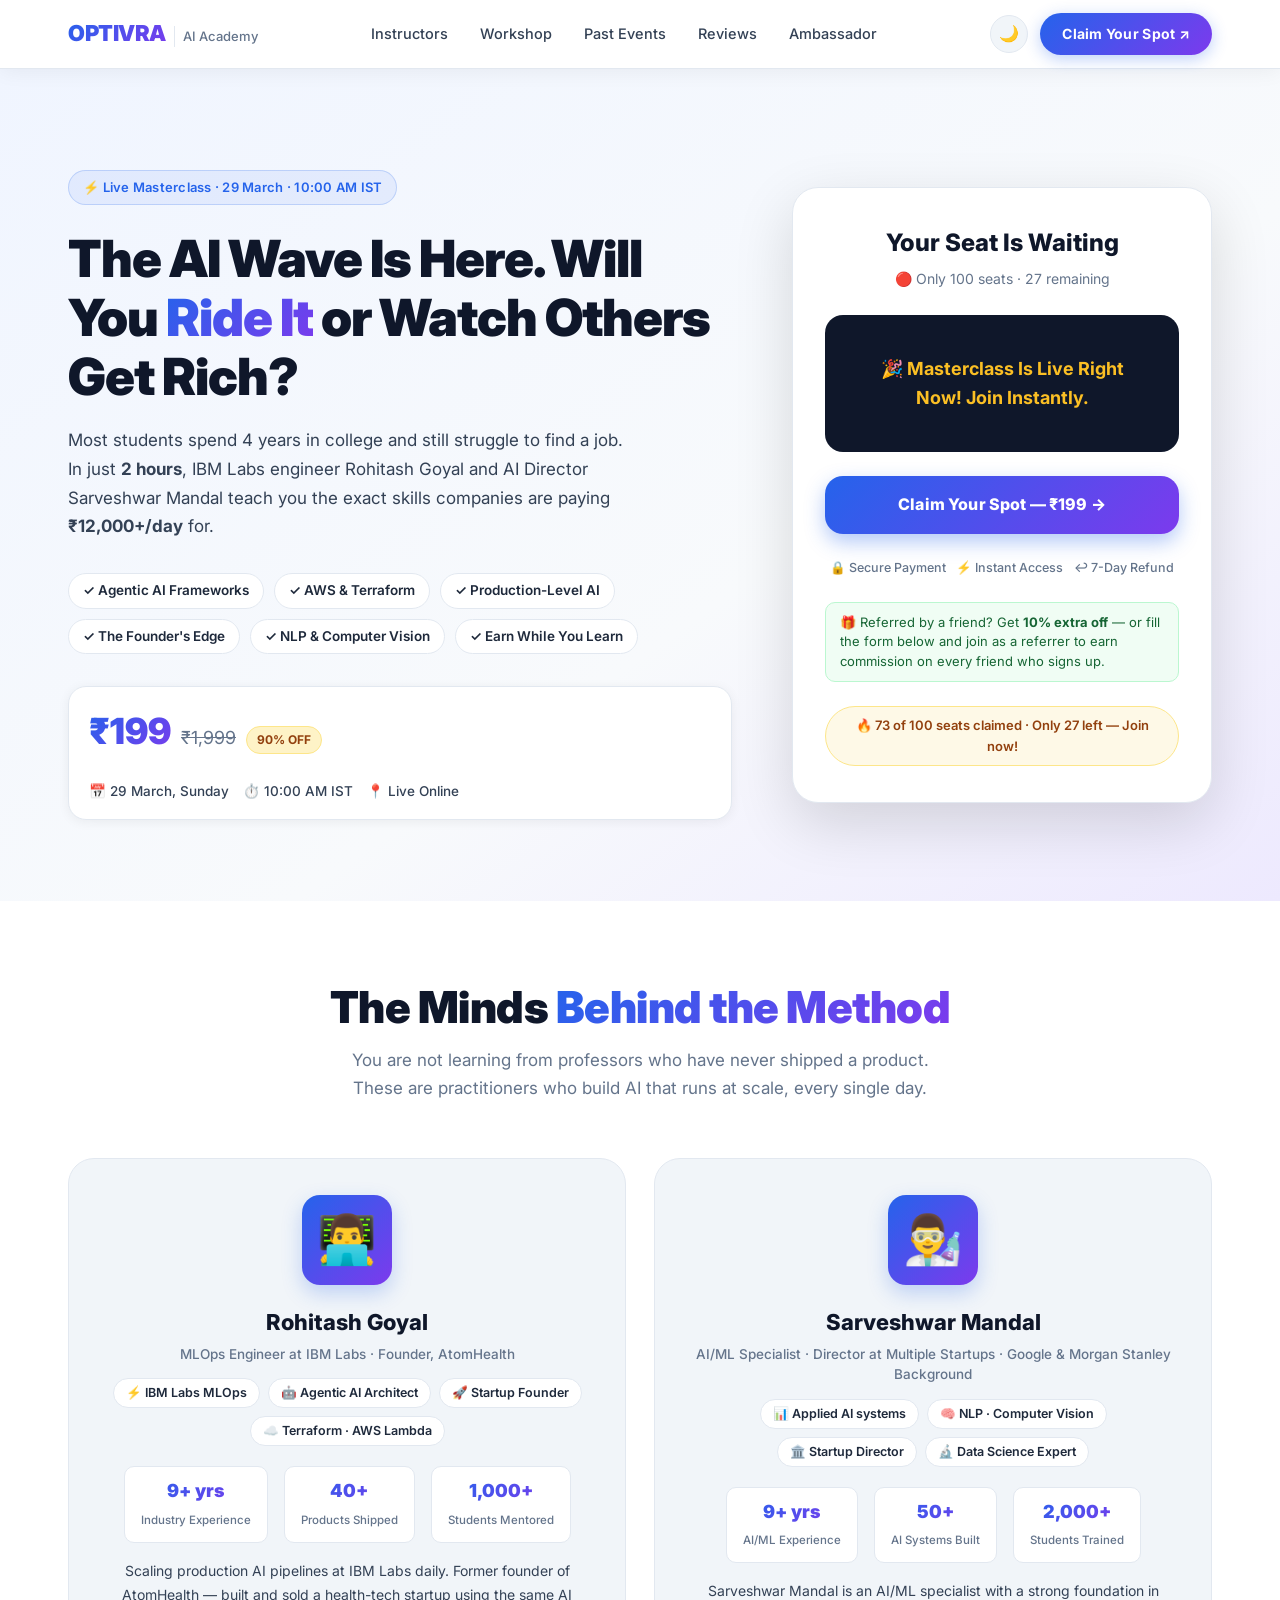
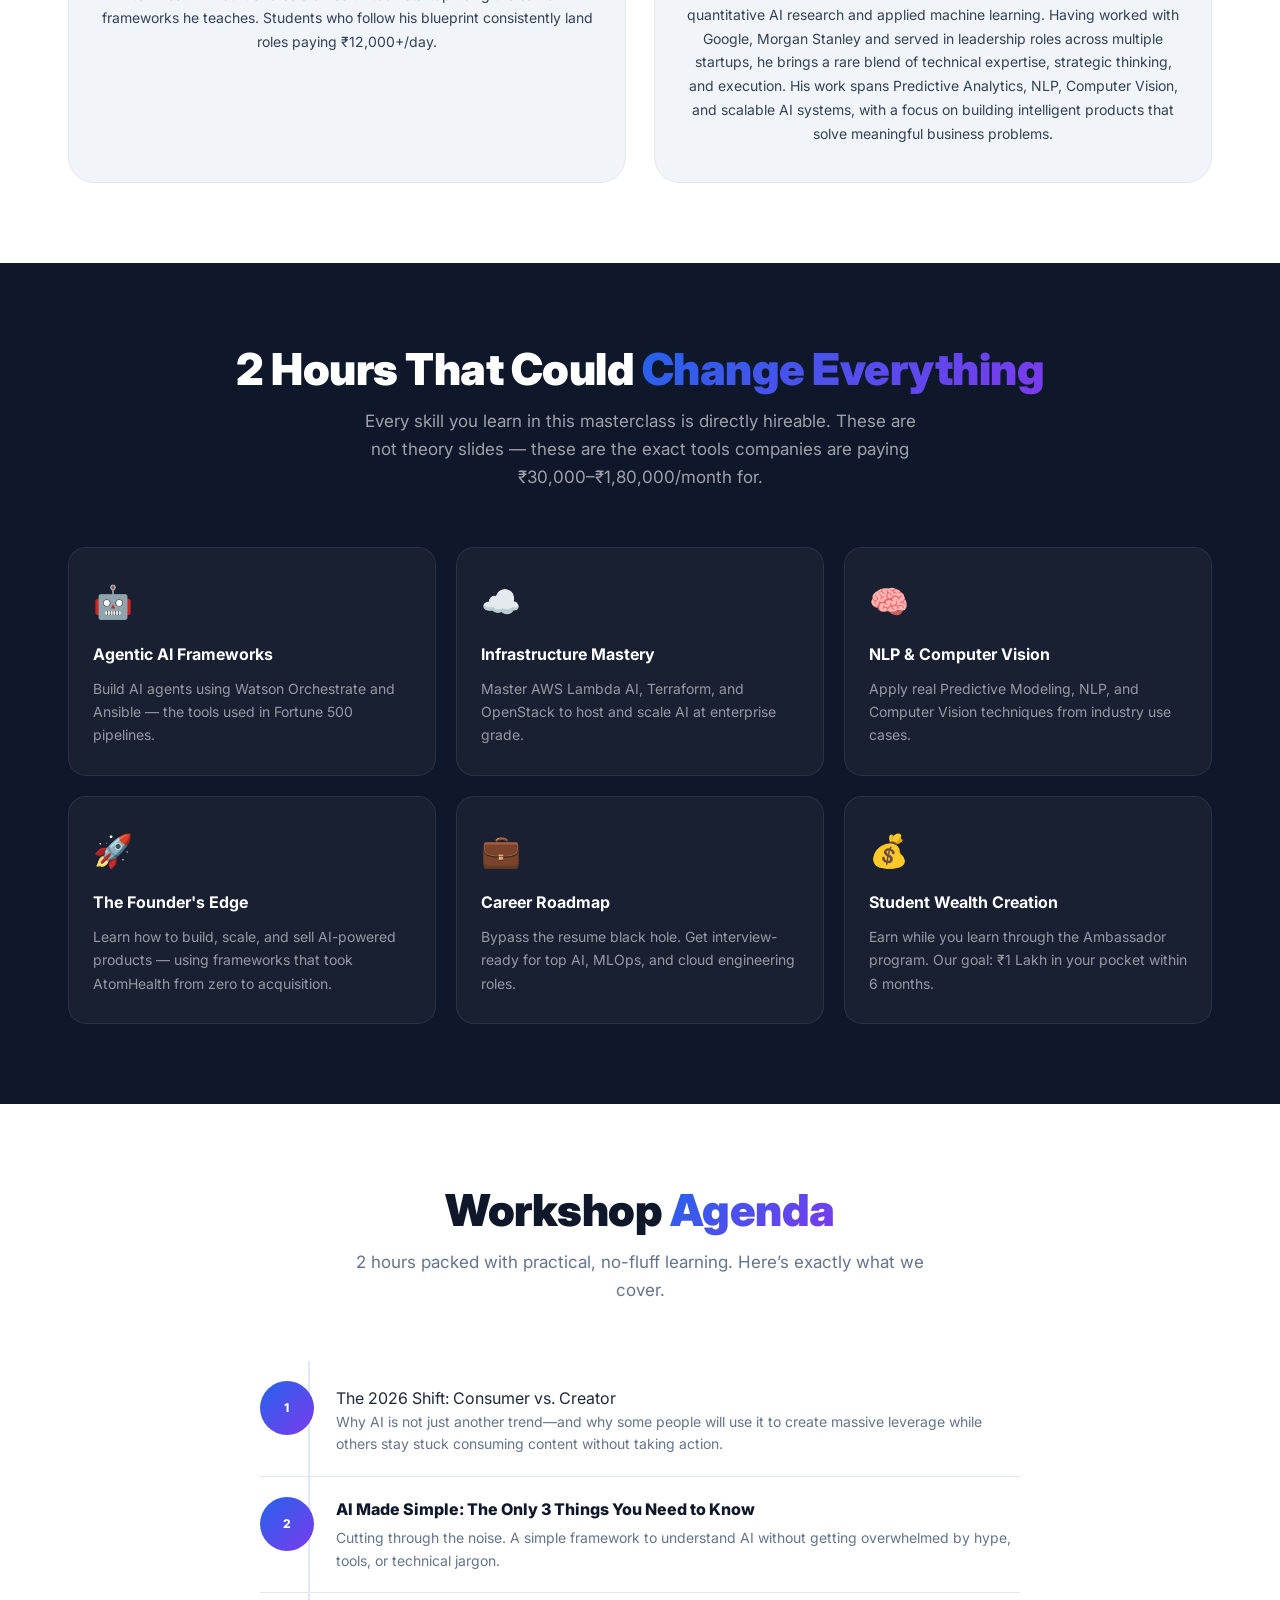
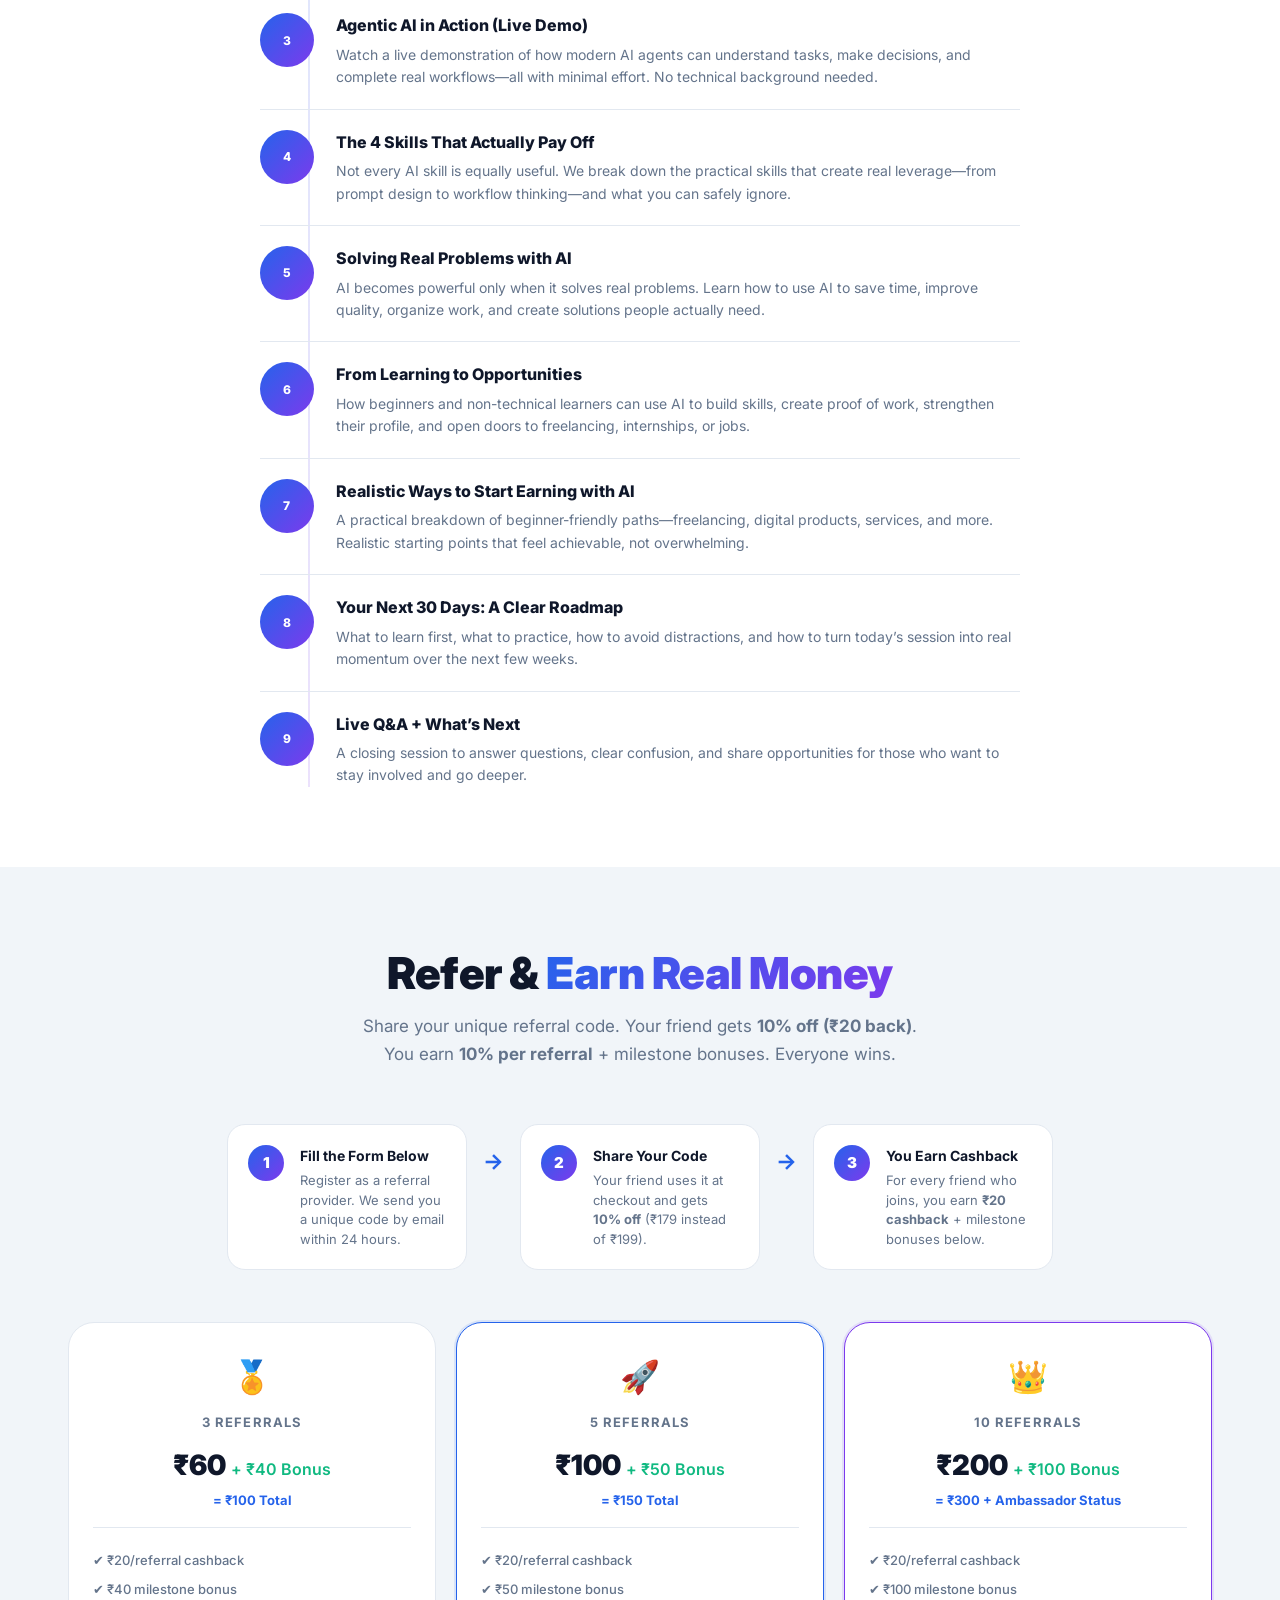
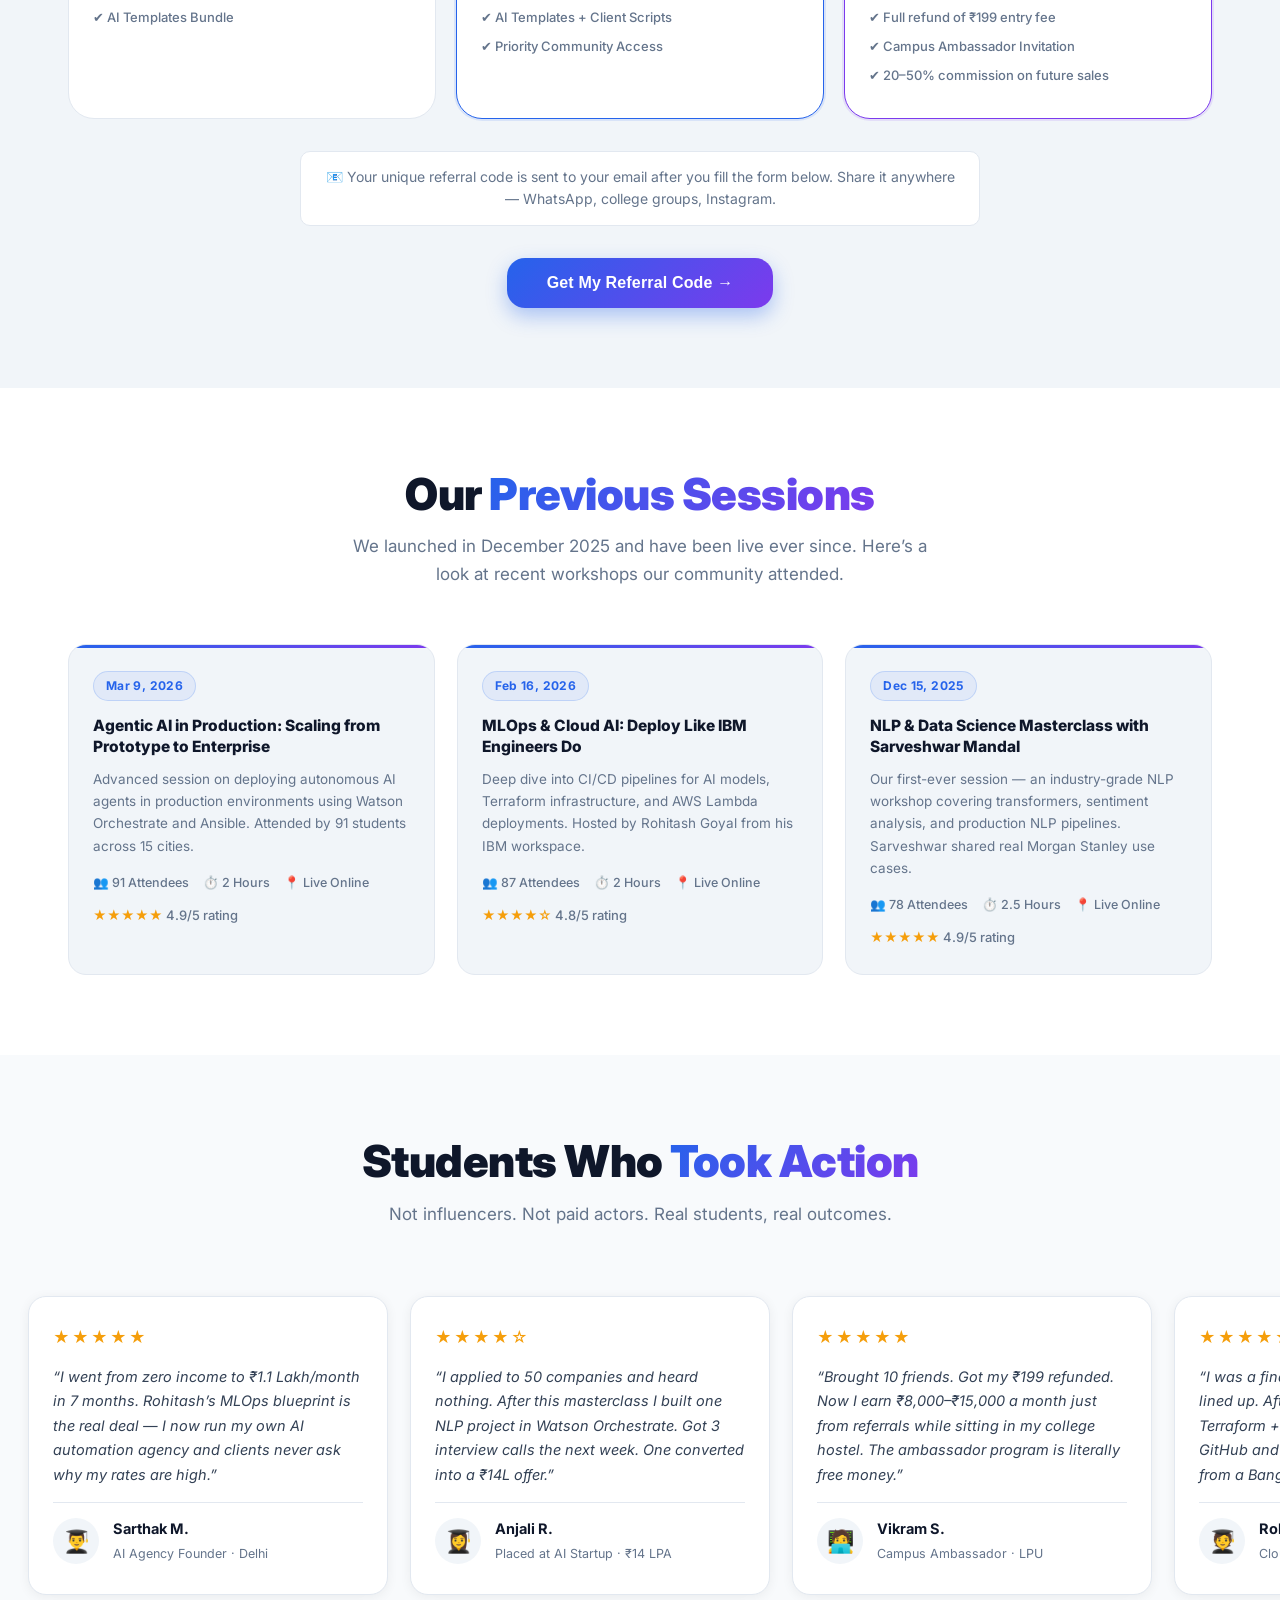
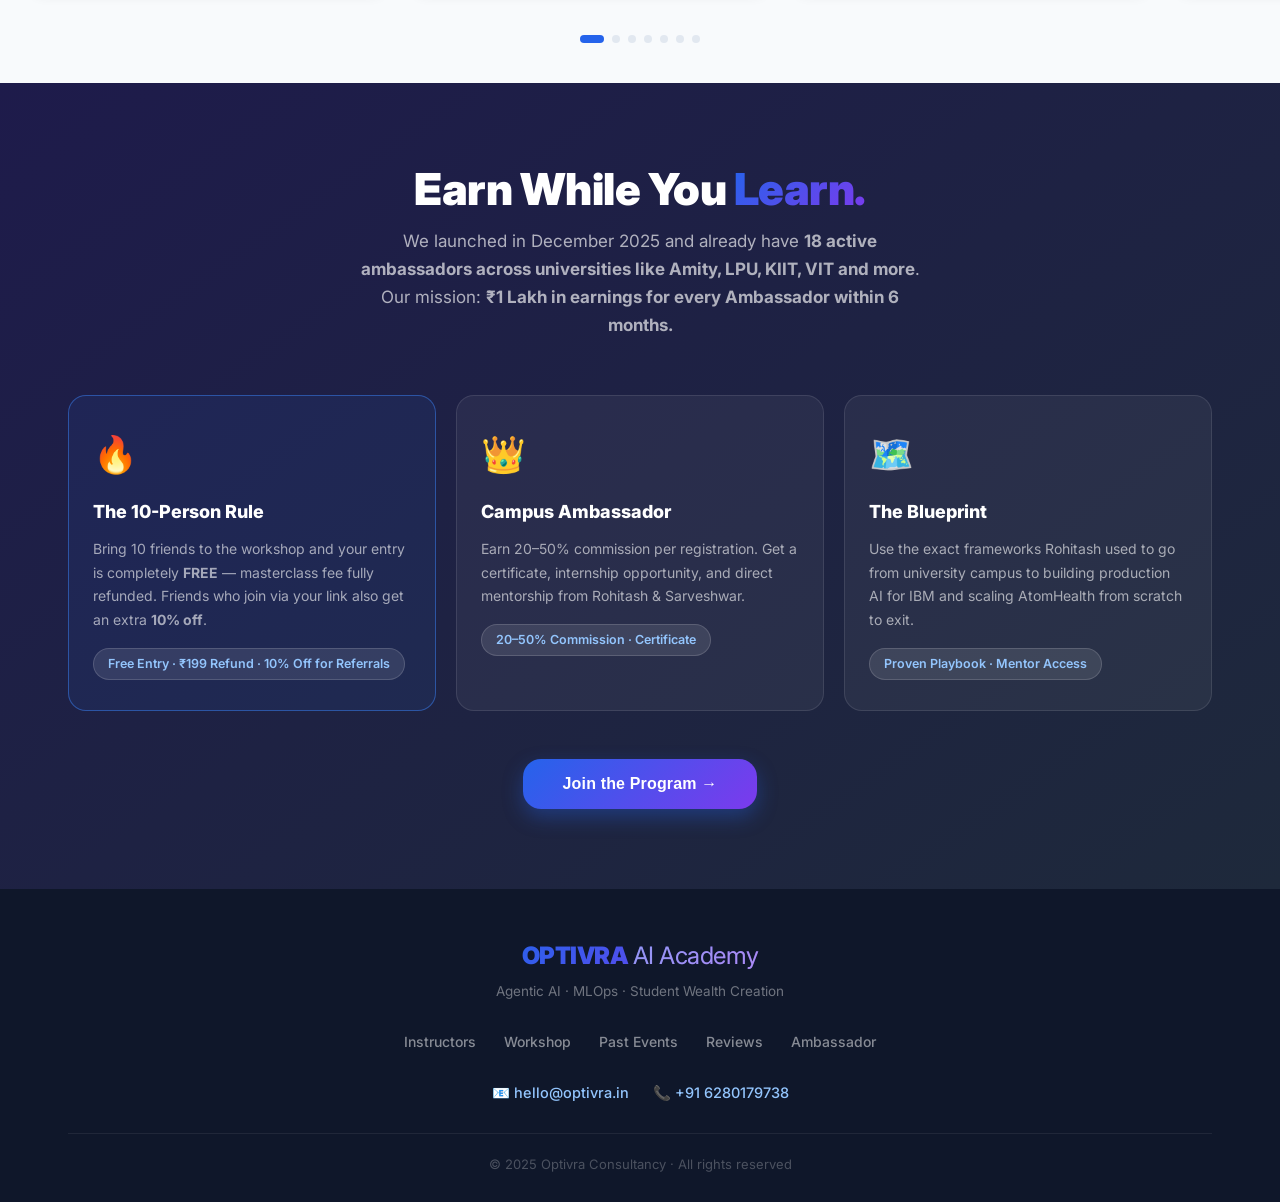
==== commit 1c5bd419: "Update index.html" ====
--- a/index.html
+++ b/index.html
@@ -267,45 +267,68 @@
             </div>
             <div class="agenda-list">
                 <div class="agenda-item">
-                    <div class="agenda-time">0:00</div>
-                    <div class="agenda-content">
-                        <h4>Welcome & The AI Opportunity in 2026</h4>
-                        <p>Why this is the single biggest career window of your lifetime and why most students will miss it.</p>
+                    <div class="agenda-time">1</div>
+                    <div class="agenda-content">
+                        <h4></h4>The 2026 Shift: Consumer vs. Creator </h4>
+                        <p>Why AI is not just another trend—and why some people will use it to create massive leverage while others stay stuck consuming content without taking action.</p>
                     </div>
                 </div>
                 <div class="agenda-item">
-                    <div class="agenda-time">0:15</div>
-                    <div class="agenda-content">
-                        <h4>What Is Agentic AI? (Live Demo)</h4>
-                        <p>See a real AI agent built on Watson Orchestrate run a complete workflow — no code, fully autonomous.</p>
+                    <div class="agenda-time">2</div>
+                    <div class="agenda-content">
+                        <h4>AI Made Simple: The Only 3 Things You Need to Know</h4>
+                        <p>Cutting through the noise. A simple framework to understand AI without getting overwhelmed by hype, tools, or technical jargon.</p>
                     </div>
                 </div>
                 <div class="agenda-item">
-                    <div class="agenda-time">0:35</div>
-                    <div class="agenda-content">
-                        <h4>MLOps & Cloud Infrastructure (Rohitash)</h4>
-                        <p>Terraform, AWS Lambda AI, and OpenStack — how IBM-grade AI pipelines are built and deployed at scale.</p>
+                    <div class="agenda-time">3</div>
+                    <div class="agenda-content">
+                        <h4>Agentic AI in Action (Live Demo)</h4>
+                        <p>Watch a live demonstration of how modern AI agents can understand tasks, make decisions, and complete real workflows—all with minimal effort. No technical background needed.</p>
                     </div>
                 </div>
                 <div class="agenda-item">
-                    <div class="agenda-time">1:00</div>
-                    <div class="agenda-content">
-                        <h4>NLP & Computer Vision in the Real World (Sarveshwar)</h4>
-                        <p>Predictive modeling, sentiment analysis, and CV pipelines from real enterprise and Morgan Stanley use cases.</p>
+                    <div class="agenda-time">4</div>
+                    <div class="agenda-content">
+                        <h4>The 4 Skills That Actually Pay Off</h4>
+                        <p>Not every AI skill is equally useful. We break down the practical skills that create real leverage—from prompt design to workflow thinking—and what you can safely ignore.</p>
                     </div>
                 </div>
                 <div class="agenda-item">
-                    <div class="agenda-time">1:25</div>
-                    <div class="agenda-content">
-                        <h4>Your AI Career Roadmap + The Founder’s Edge</h4>
-                        <p>Portfolio strategy, client acquisition, freelancing rates, and how to scale from student to ₹1 Lakh/month.</p>
-                    </div>
-                </div>
+                    <div class="agenda-time">5</div>
+                    <div class="agenda-content">
+                        <h4>Solving Real Problems with AI</h4>
+                        <p>AI becomes powerful only when it solves real problems. Learn how to use AI to save time, improve quality, organize work, and create solutions people actually need.</p>
+                    </div>
+                </div>
+                 <div class="agenda-item">
+                    <div class="agenda-time">6</div>
+                    <div class="agenda-content">
+                        <h4>From Learning to Opportunities</h4>
+                        <p>How beginners and non-technical learners can use AI to build skills, create proof of work, strengthen their profile, and open doors to freelancing, internships, or jobs.</p>
+                    </div>
+                </div>
+                 <div class="agenda-item">
+                    <div class="agenda-time">7</div>
+                    <div class="agenda-content">
+                        <h4>Realistic Ways to Start Earning with AI</h4>
+                        <p>A practical breakdown of beginner-friendly paths—freelancing, digital products, services, and more. Realistic starting points that feel achievable, not overwhelming.</p>
+                    </div>
+                </div>
+                 <div class="agenda-item">
+                    <div class="agenda-time">8</div>
+                    <div class="agenda-content">
+                        <h4>Your Next 30 Days: A Clear Roadmap</h4>
+                        <p>What to learn first, what to practice, how to avoid distractions, and how to turn today’s session into real momentum over the next few weeks.</p>
+                    </div>
+                </div>
+                
+                
                 <div class="agenda-item agenda-item-last">
-                    <div class="agenda-time">1:50</div>
-                    <div class="agenda-content">
-                        <h4>Live Q&A + Ambassador Program Reveal</h4>
-                        <p>Your questions answered live. Exclusive community access and ambassador onboarding for interested students.</p>
+                    <div class="agenda-time">9</div>
+                    <div class="agenda-content">
+                        <h4>Live Q&A + What’s Next</h4>
+                        <p>A closing session to answer questions, clear confusion, and share opportunities for those who want to stay involved and go deeper.</p>
                     </div>
                 </div>
             </div>
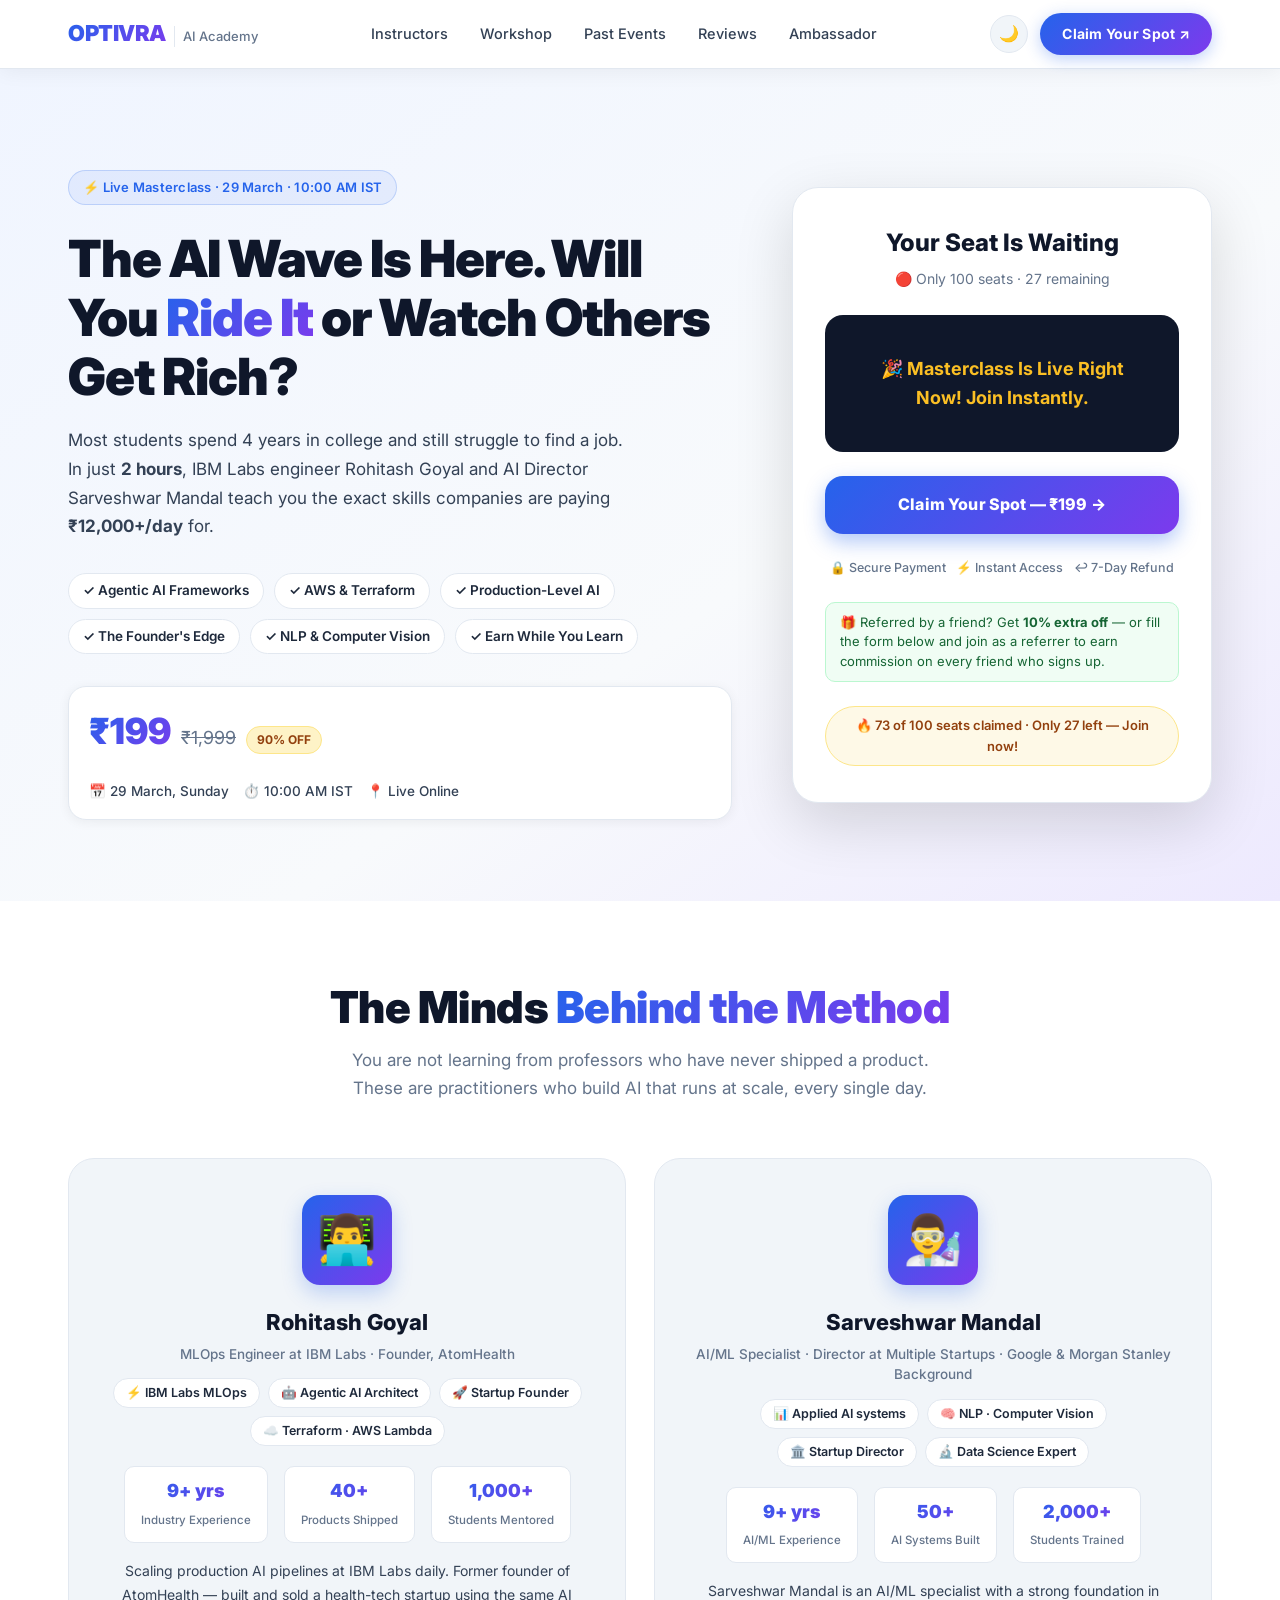
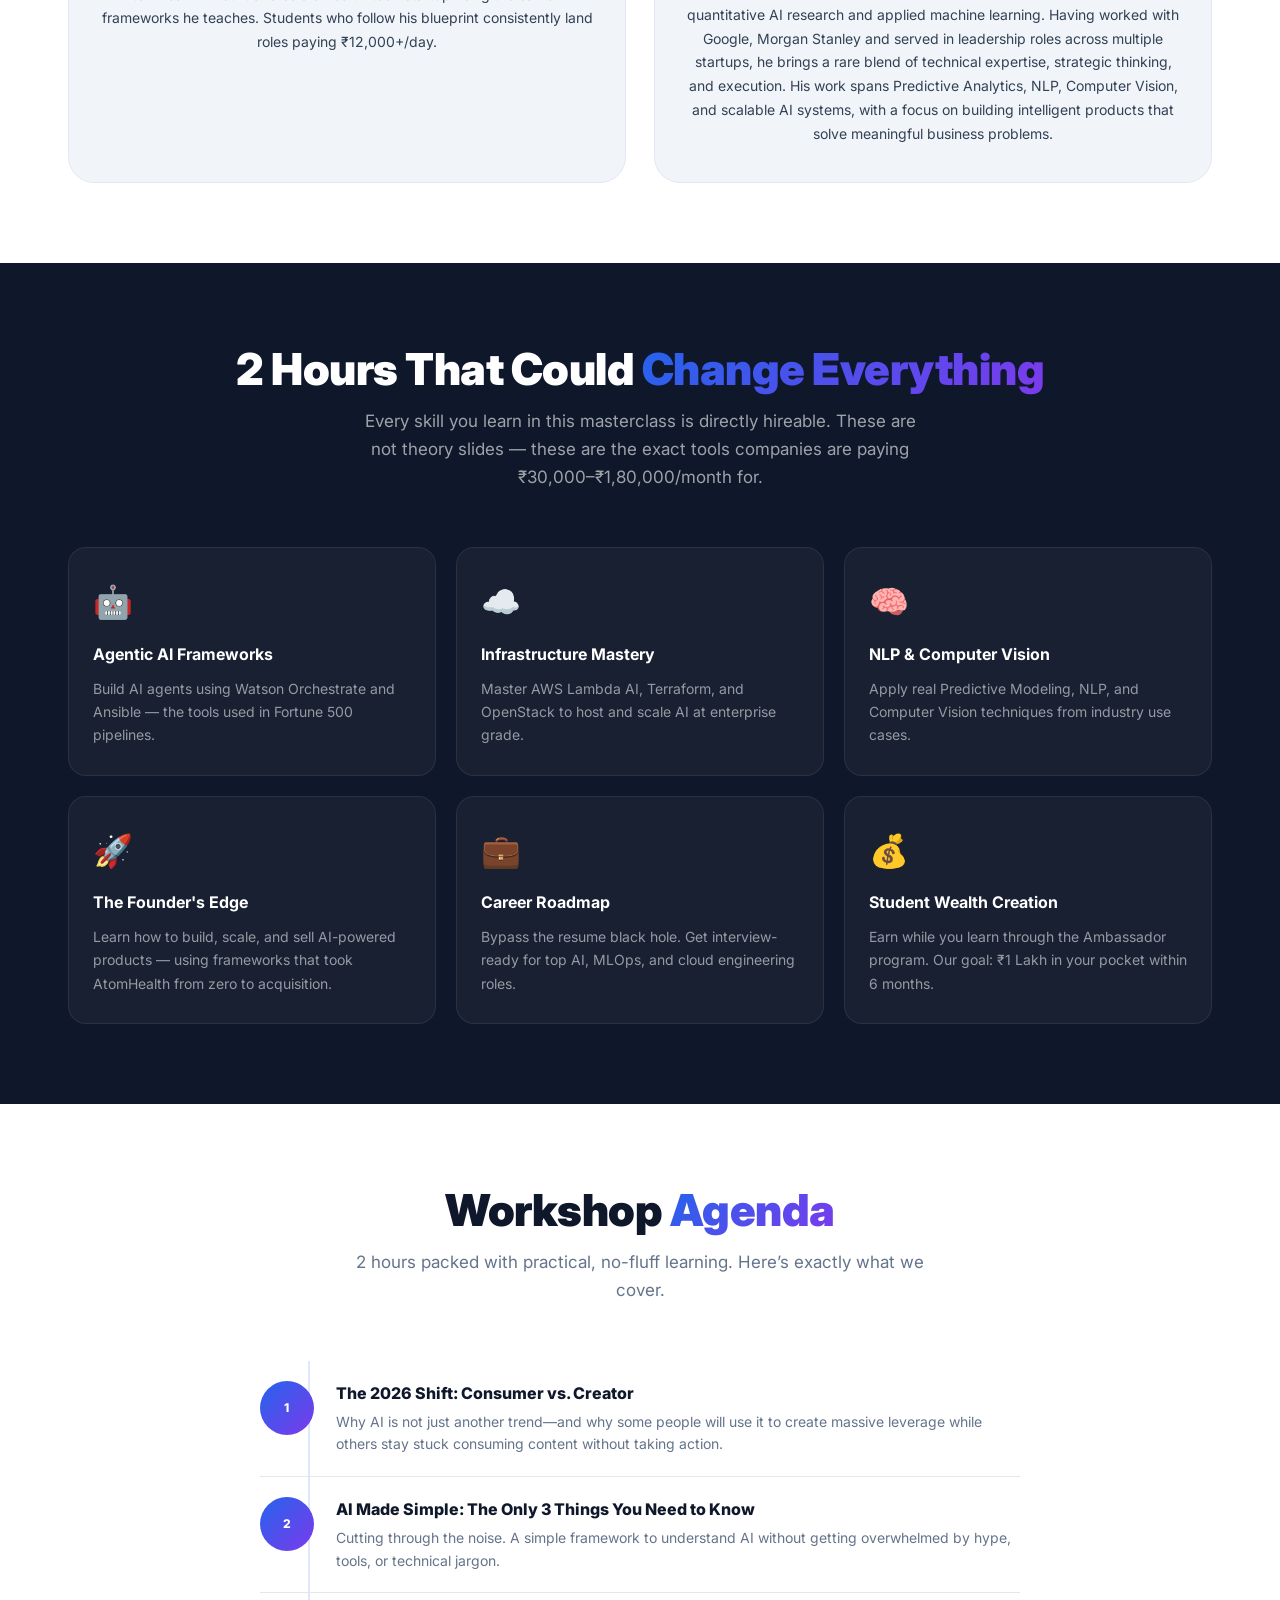
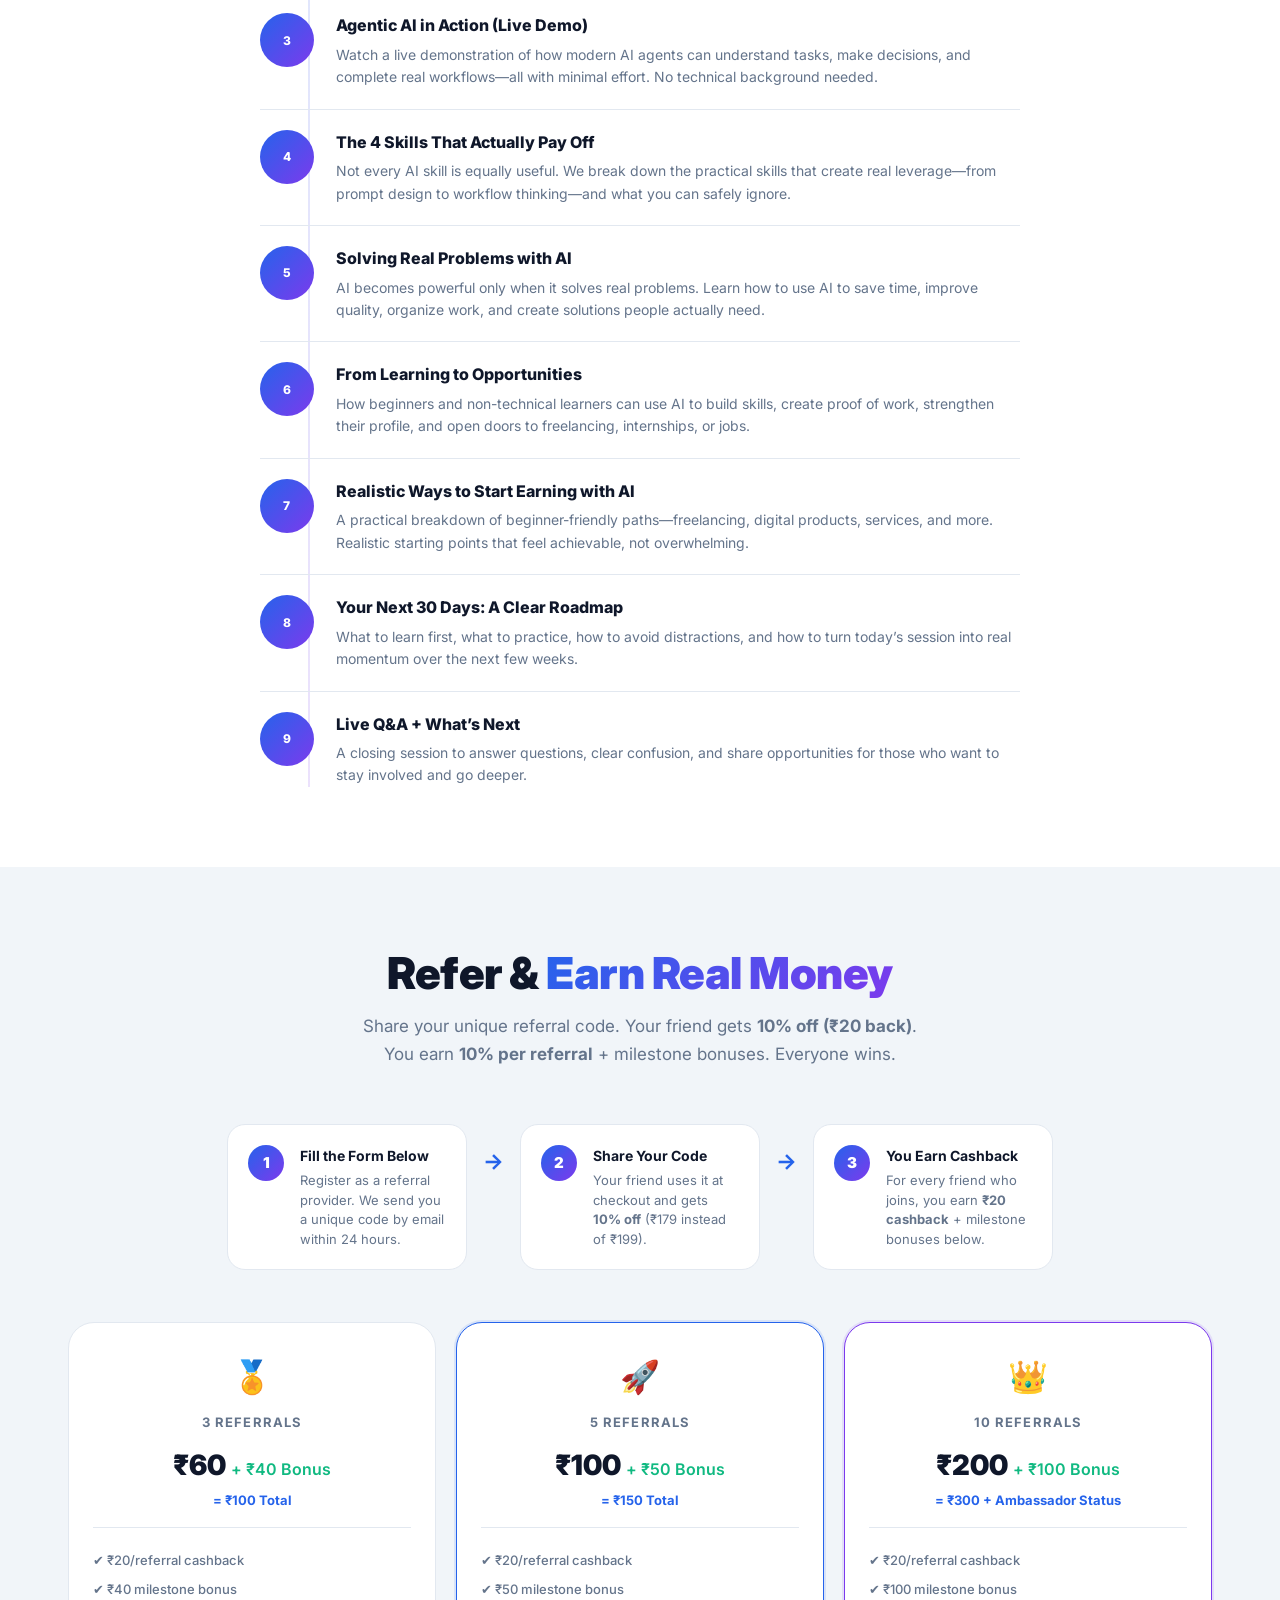
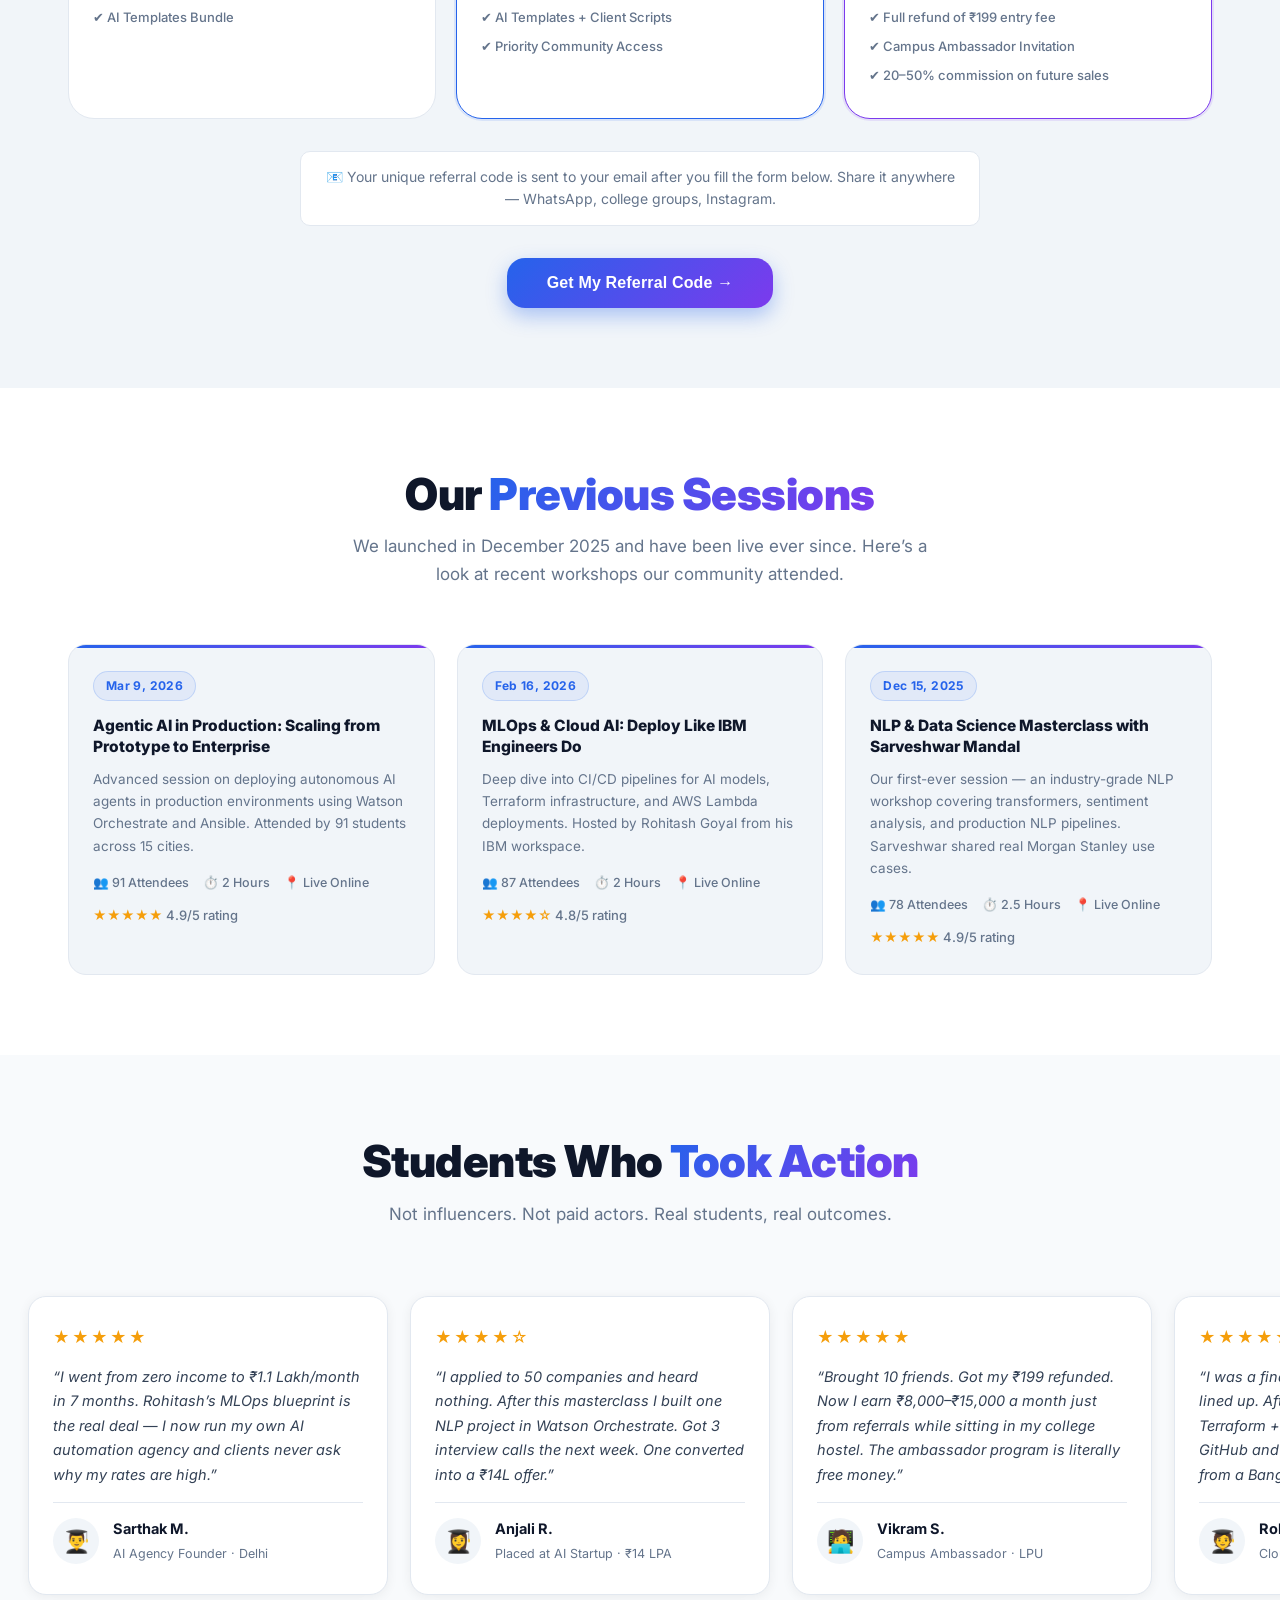
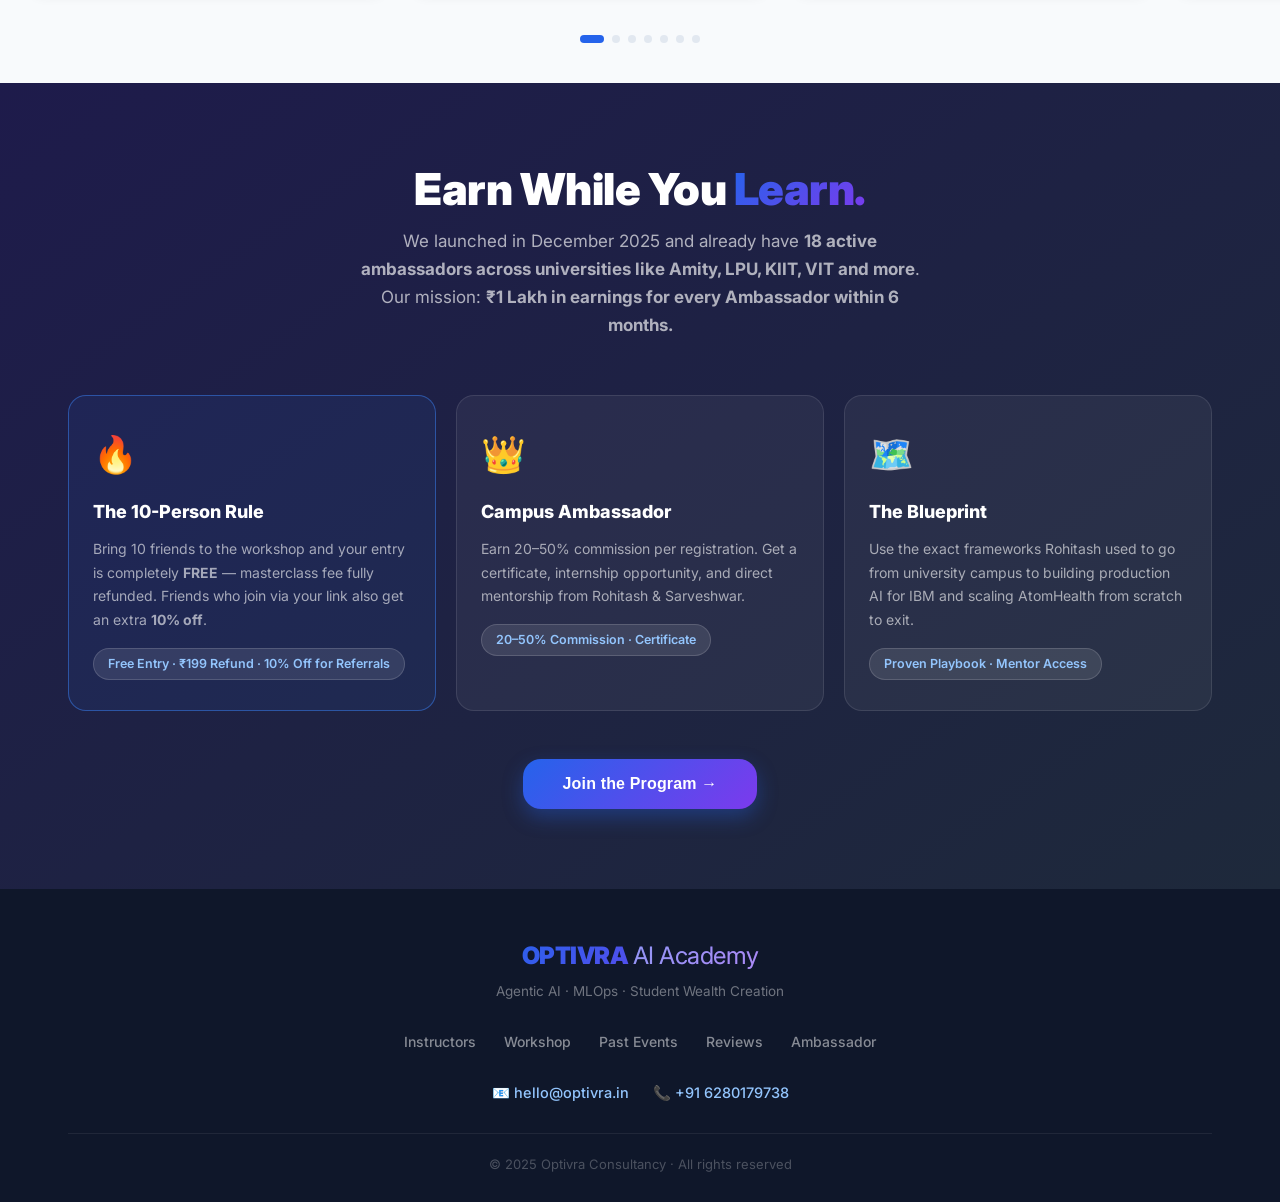
==== commit 1621fbe6: "Update index.html" ====
--- a/index.html
+++ b/index.html
@@ -269,7 +269,7 @@
                 <div class="agenda-item">
                     <div class="agenda-time">1</div>
                     <div class="agenda-content">
-                        <h4></h4>The 2026 Shift: Consumer vs. Creator </h4>
+                        <h4>The 2026 Shift: Consumer vs. Creator </h4>
                         <p>Why AI is not just another trend—and why some people will use it to create massive leverage while others stay stuck consuming content without taking action.</p>
                     </div>
                 </div>
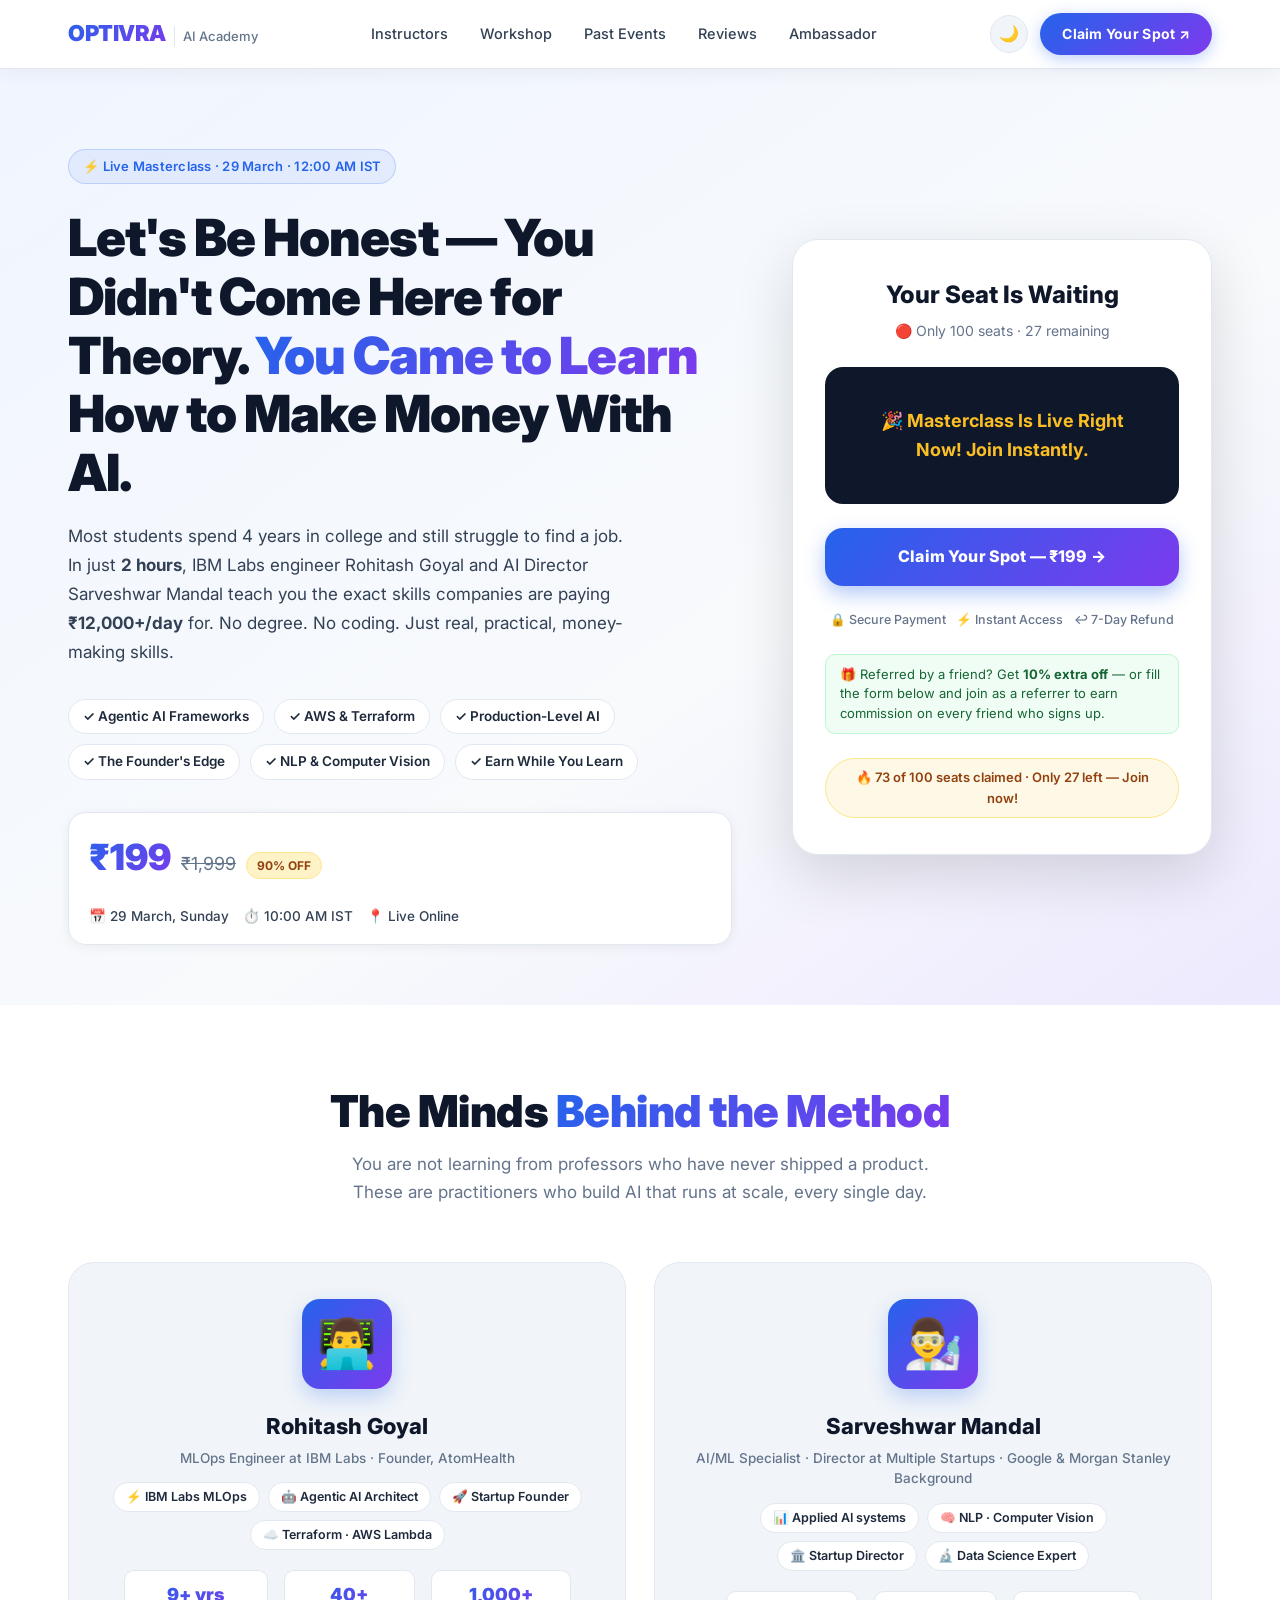
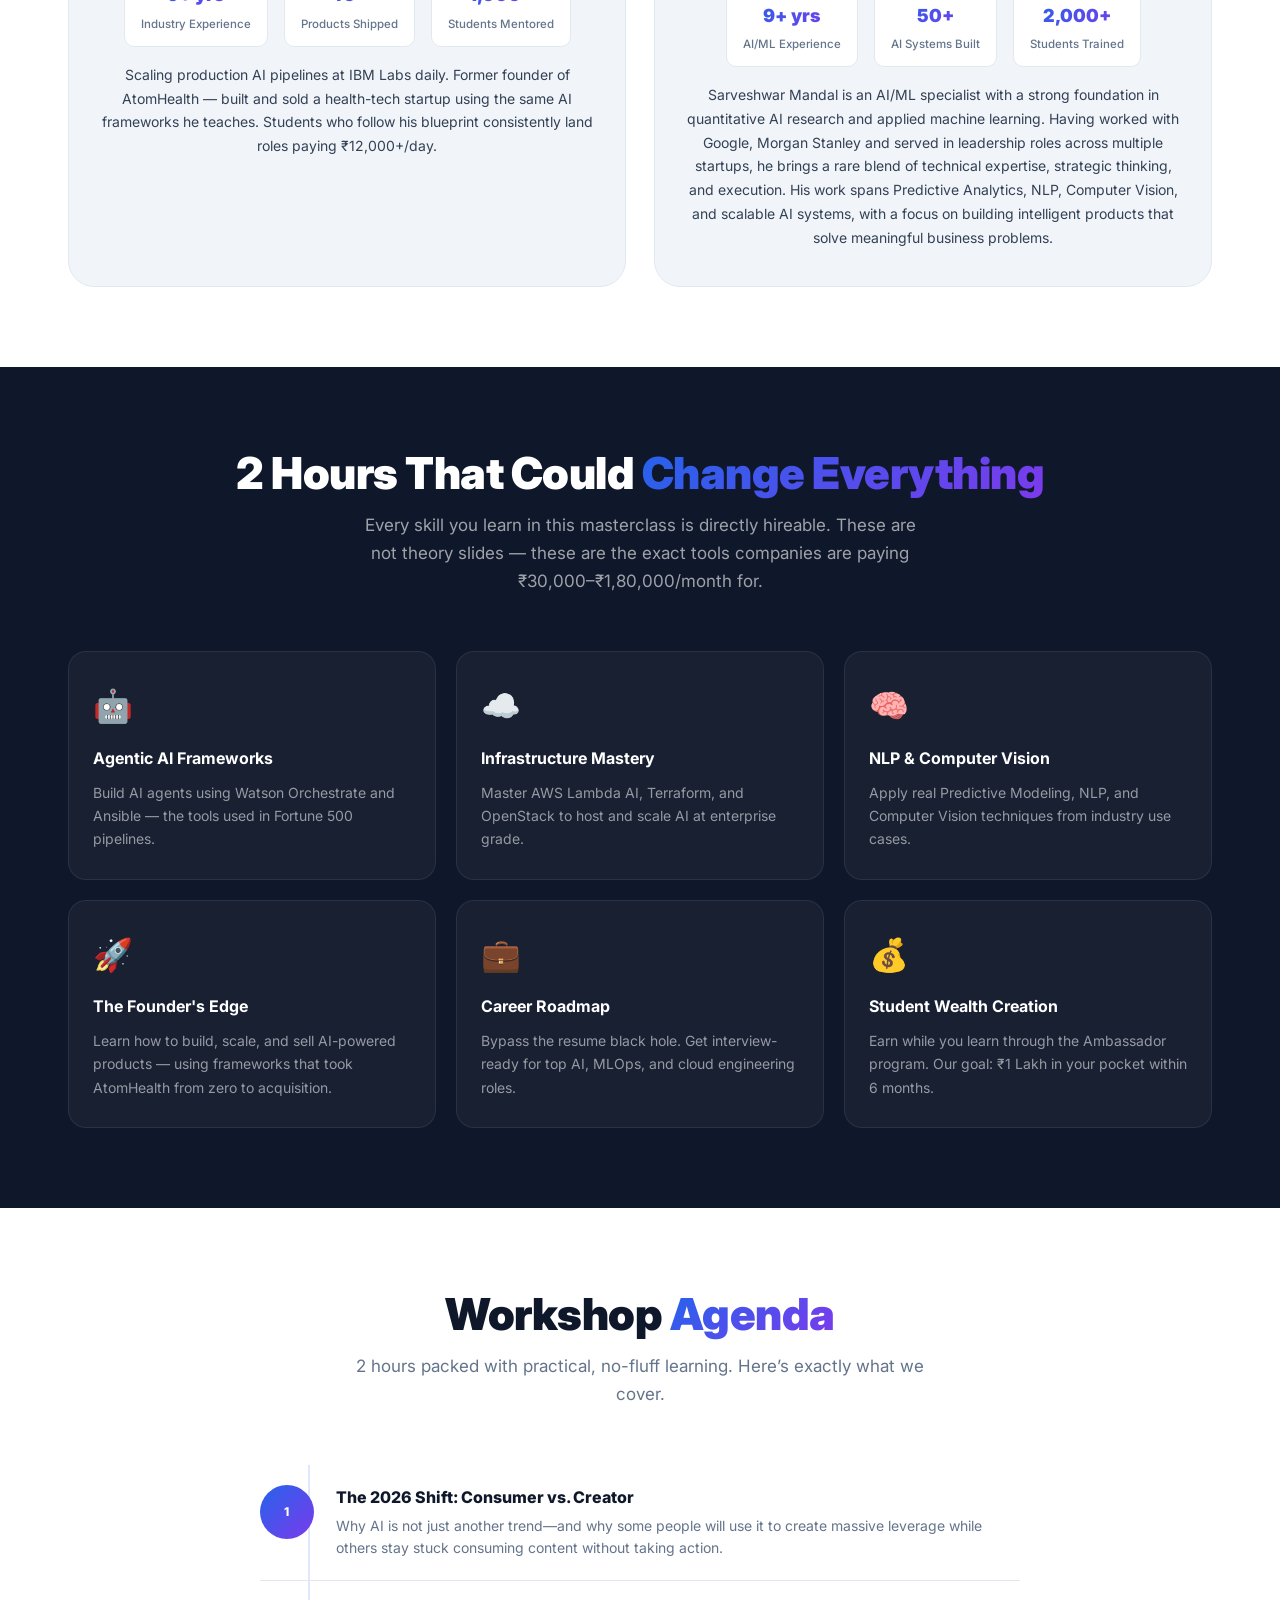
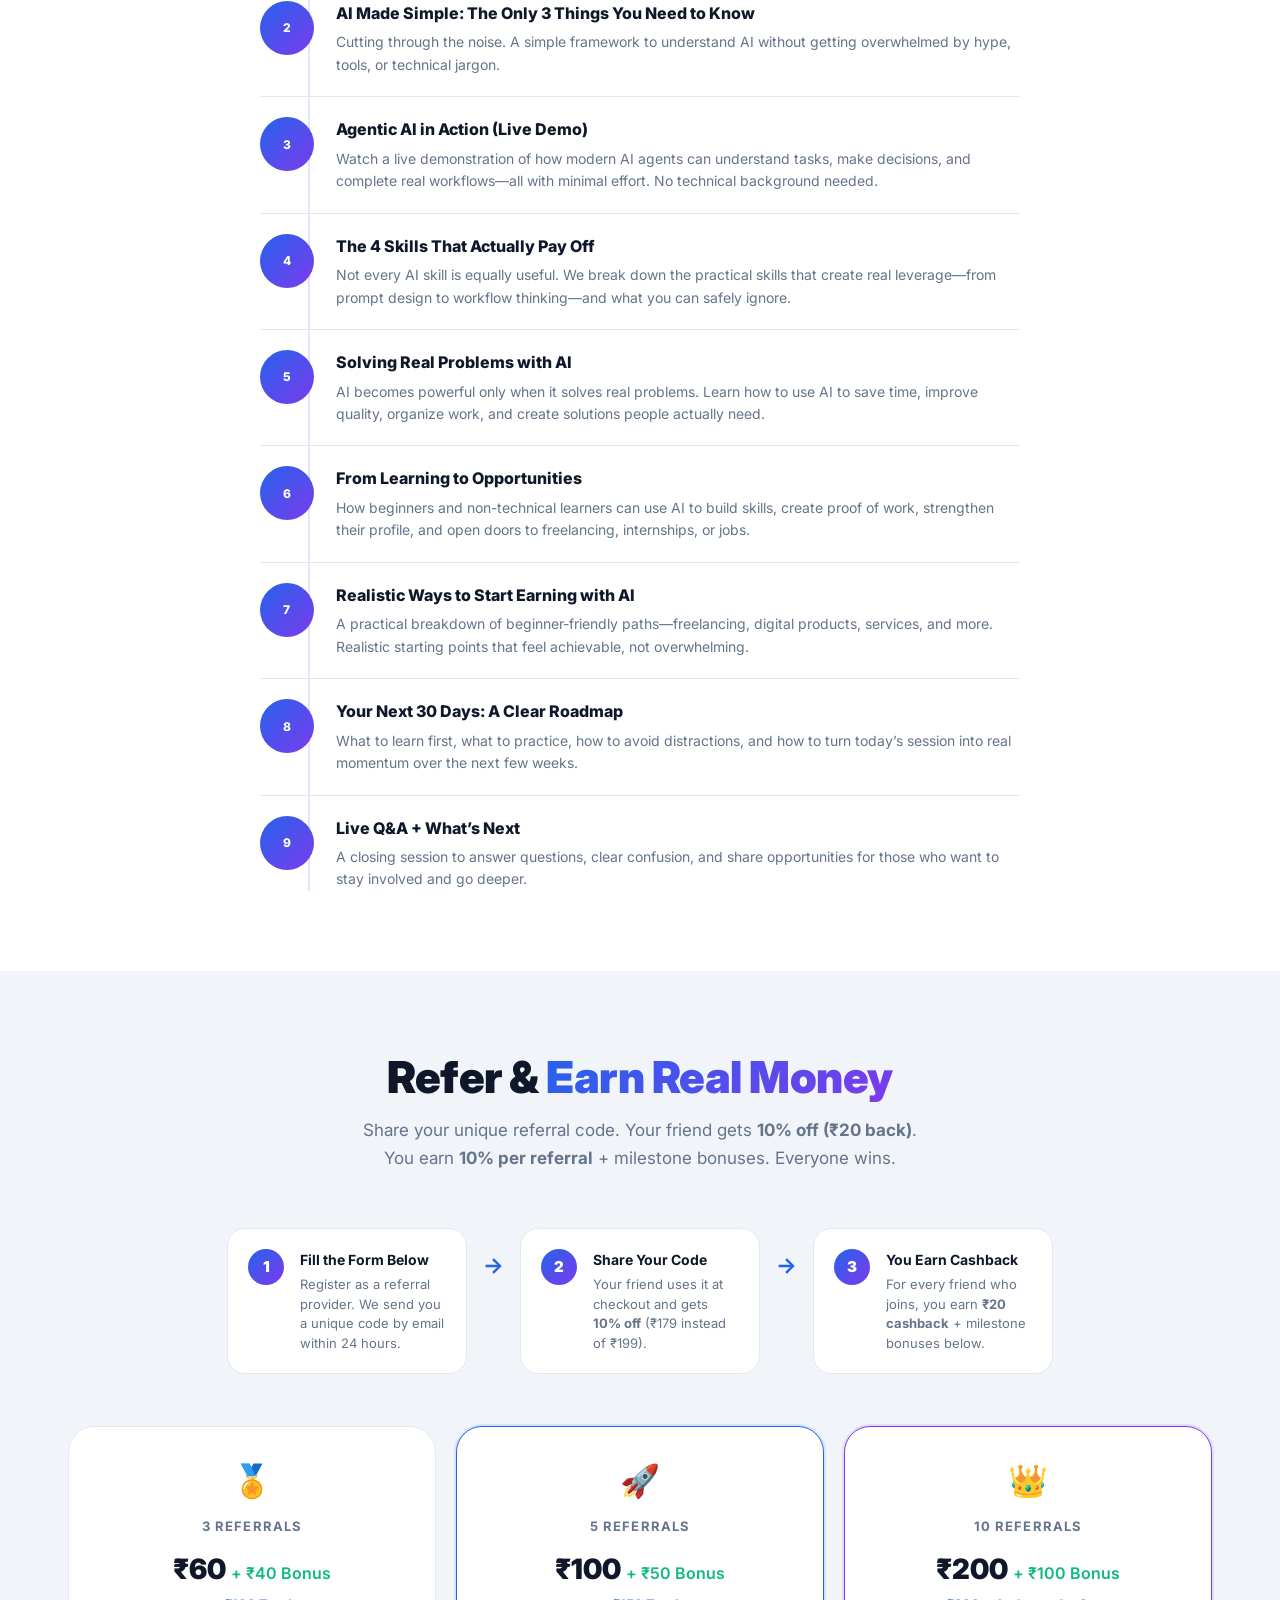
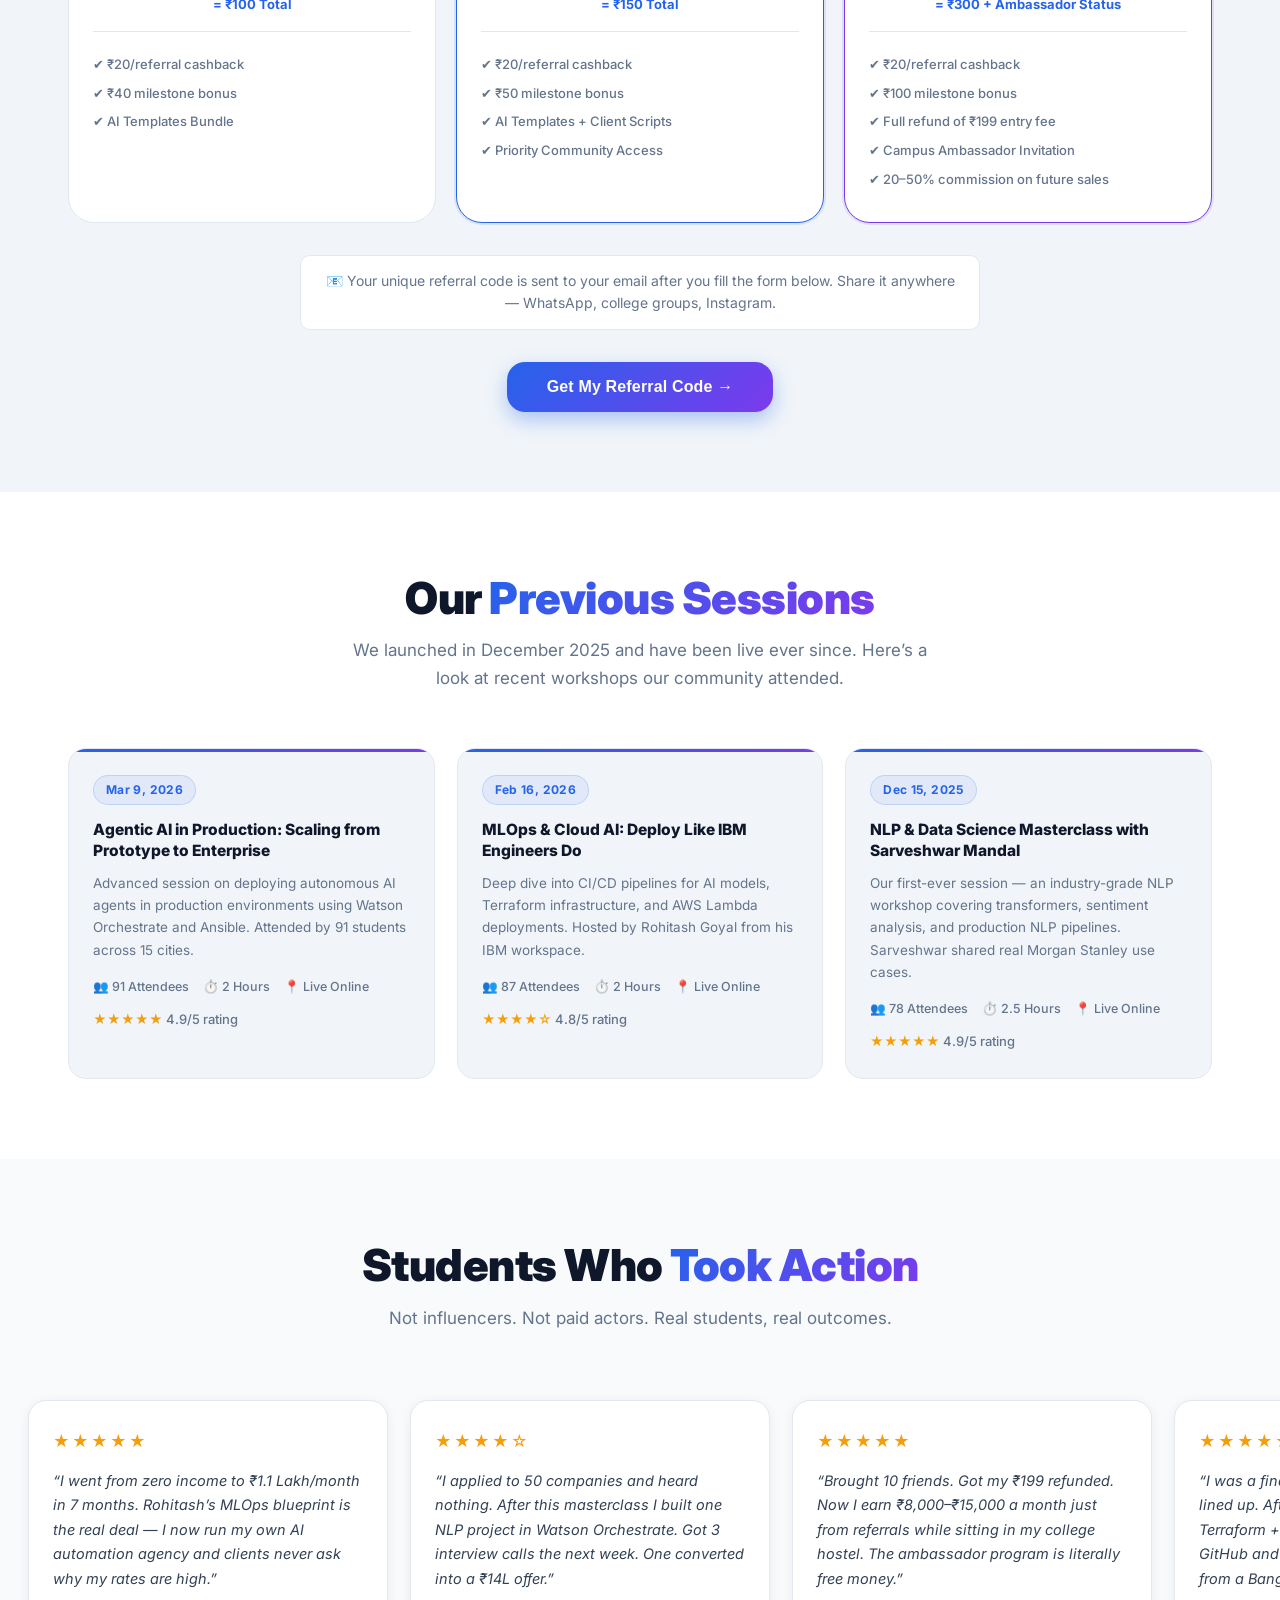
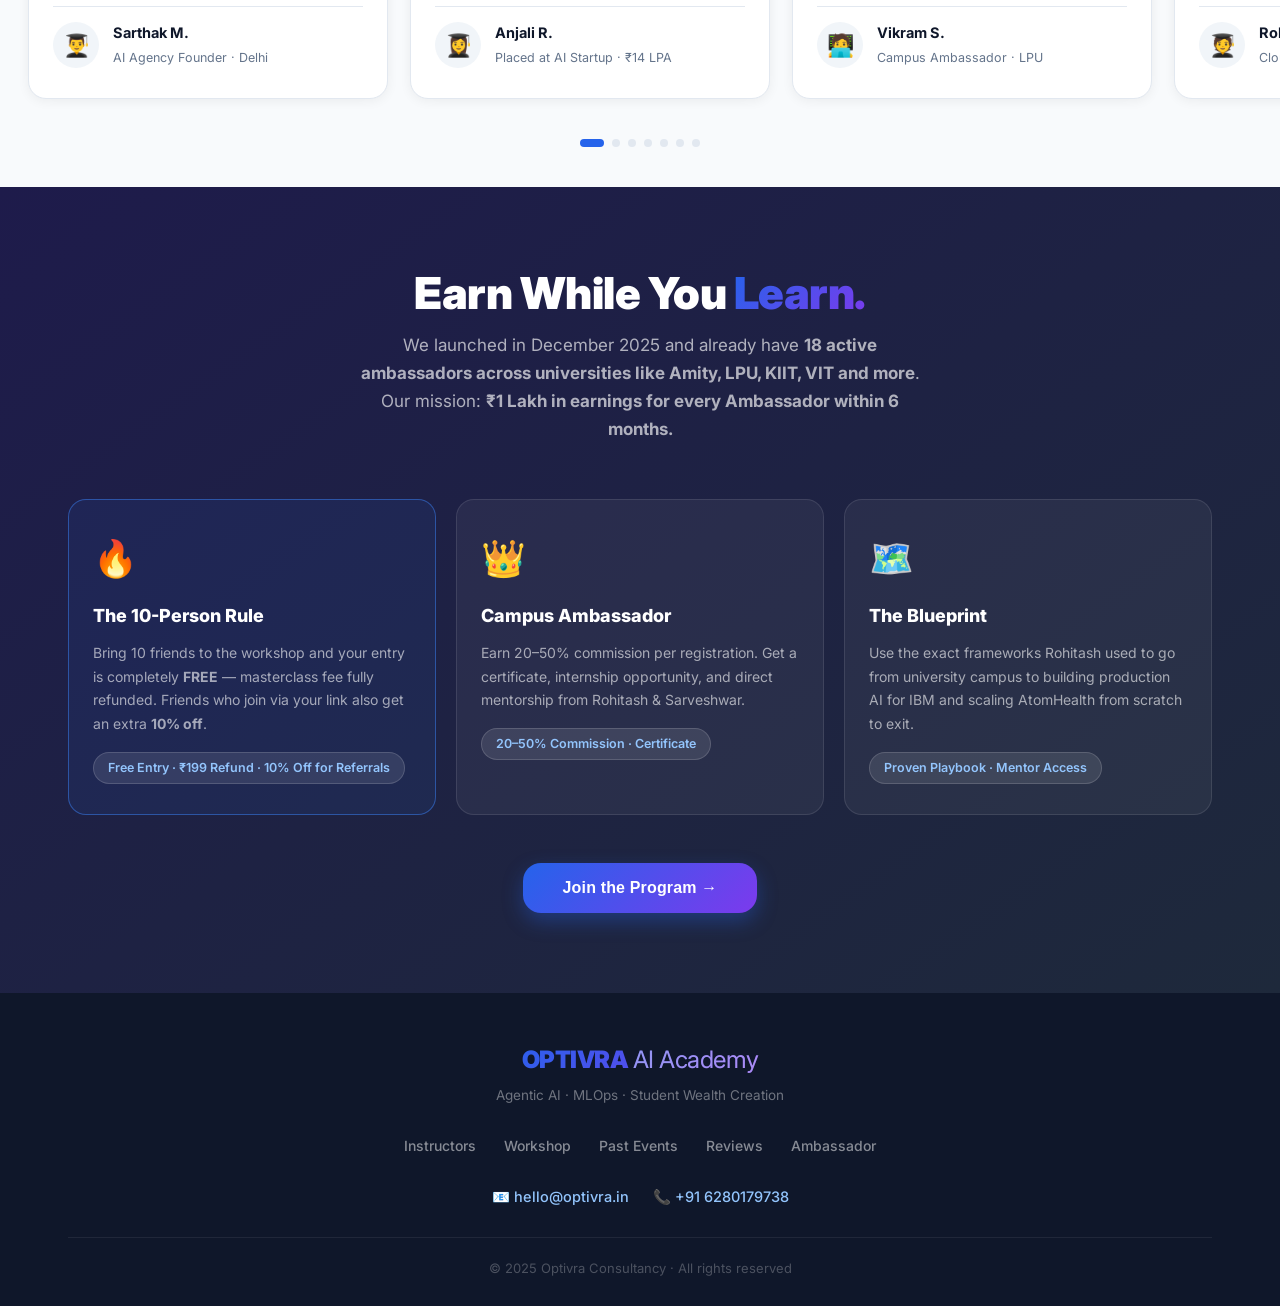
==== commit 4cad6c0a: "Update index.html" ====
--- a/index.html
+++ b/index.html
@@ -42,14 +42,14 @@
 
             <!-- LEFT: COPY -->
             <div class="hero-left" data-aos="fade-right">
-                <div class="hero-badge">⚡ Live Masterclass · 29 March · 10:00 AM IST</div>
+                <div class="hero-badge">⚡ Live Masterclass · 29 March · 12:00 AM IST</div>
                 <h1 class="hero-title">
-                    The AI Wave Is Here.
-                    Will You <span class="gradient-text">Ride It</span>
-                    or Watch Others Get Rich?
+                    Let's Be Honest —
+                    You Didn't Come Here for Theory.  <span class="gradient-text">You Came to Learn</span>
+                   How to Make Money With AI.
                 </h1>
                 <p class="hero-sub">
-                    Most students spend 4 years in college and still struggle to find a job. In just <strong>2 hours</strong>, IBM Labs engineer Rohitash Goyal and AI Director Sarveshwar Mandal teach you the exact skills companies are paying <strong>₹12,000+/day</strong> for.
+                    Most students spend 4 years in college and still struggle to find a job. In just <strong>2 hours</strong>, IBM Labs engineer Rohitash Goyal and AI Director Sarveshwar Mandal teach you the exact skills companies are paying <strong>₹12,000+/day</strong> for. No degree. No coding. Just real, practical, money-making skills.
                 </p>
 
                 <!-- KEY HIGHLIGHTS -->
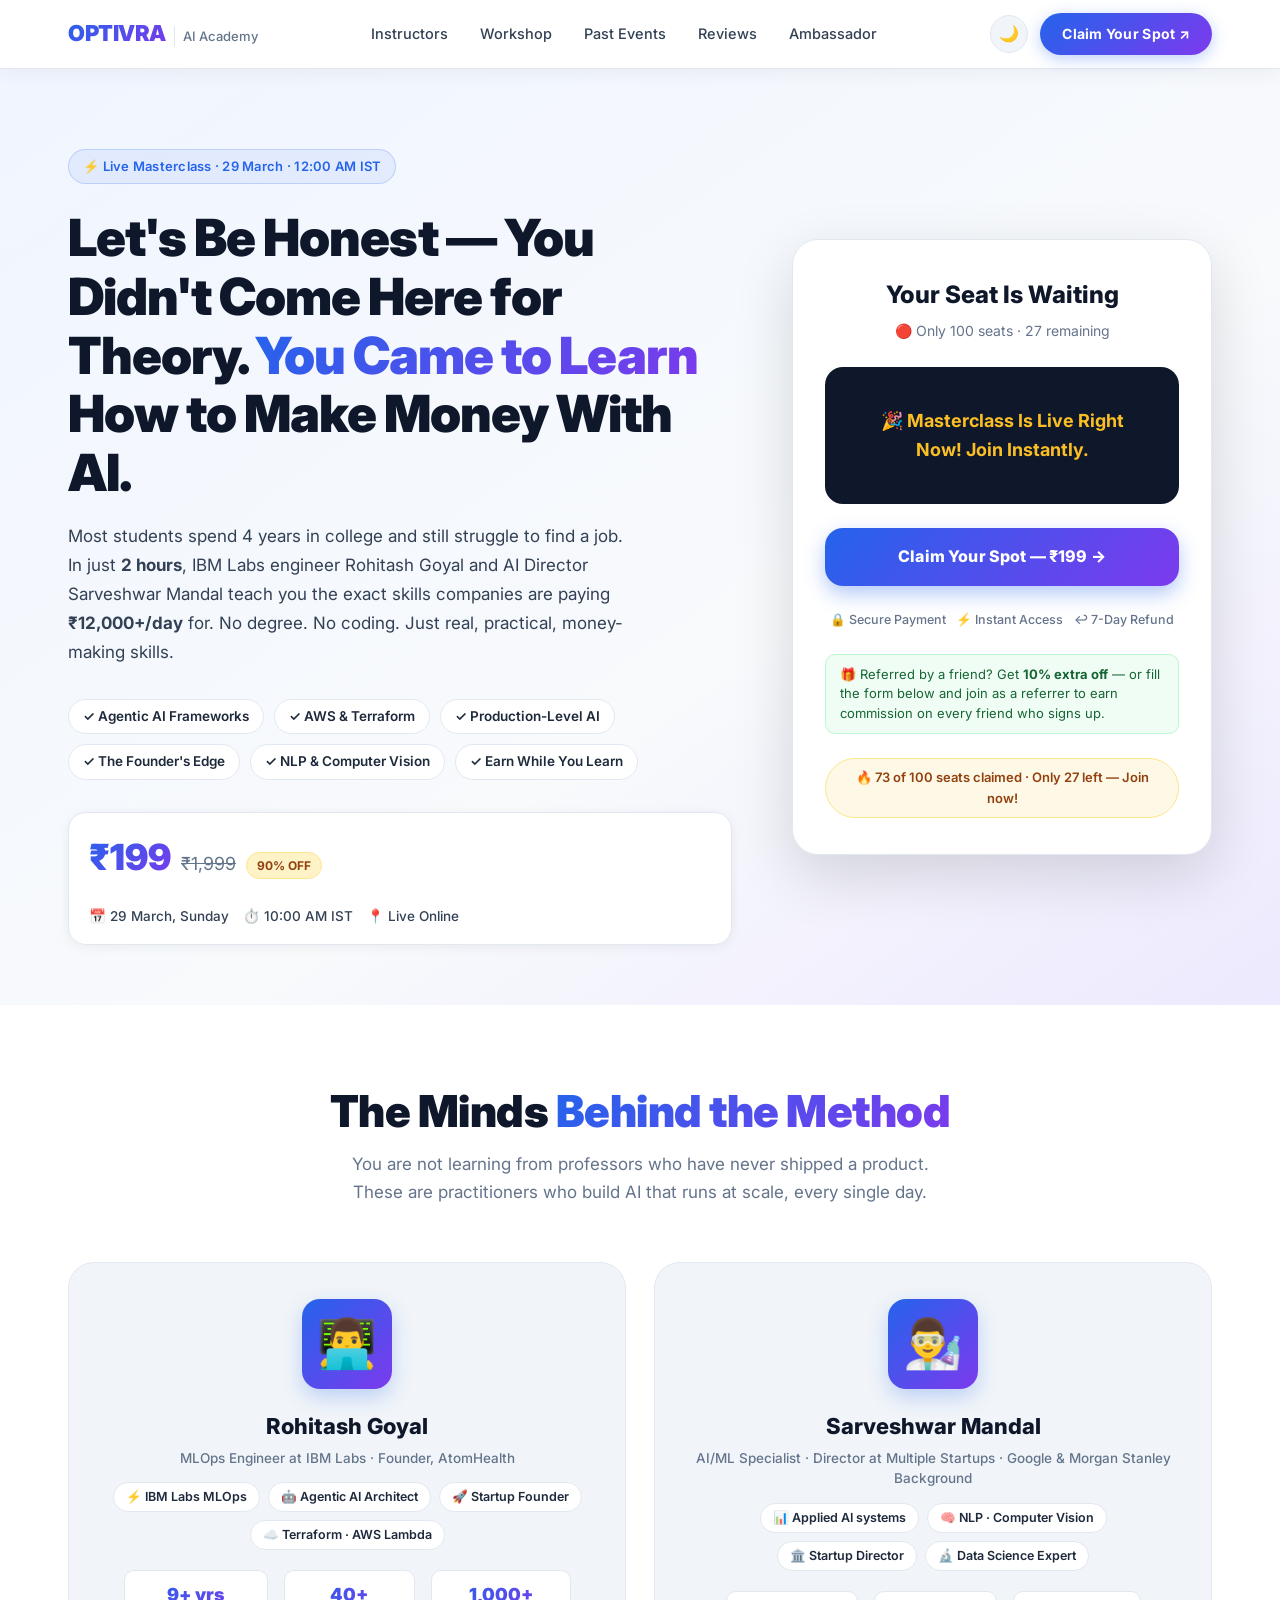
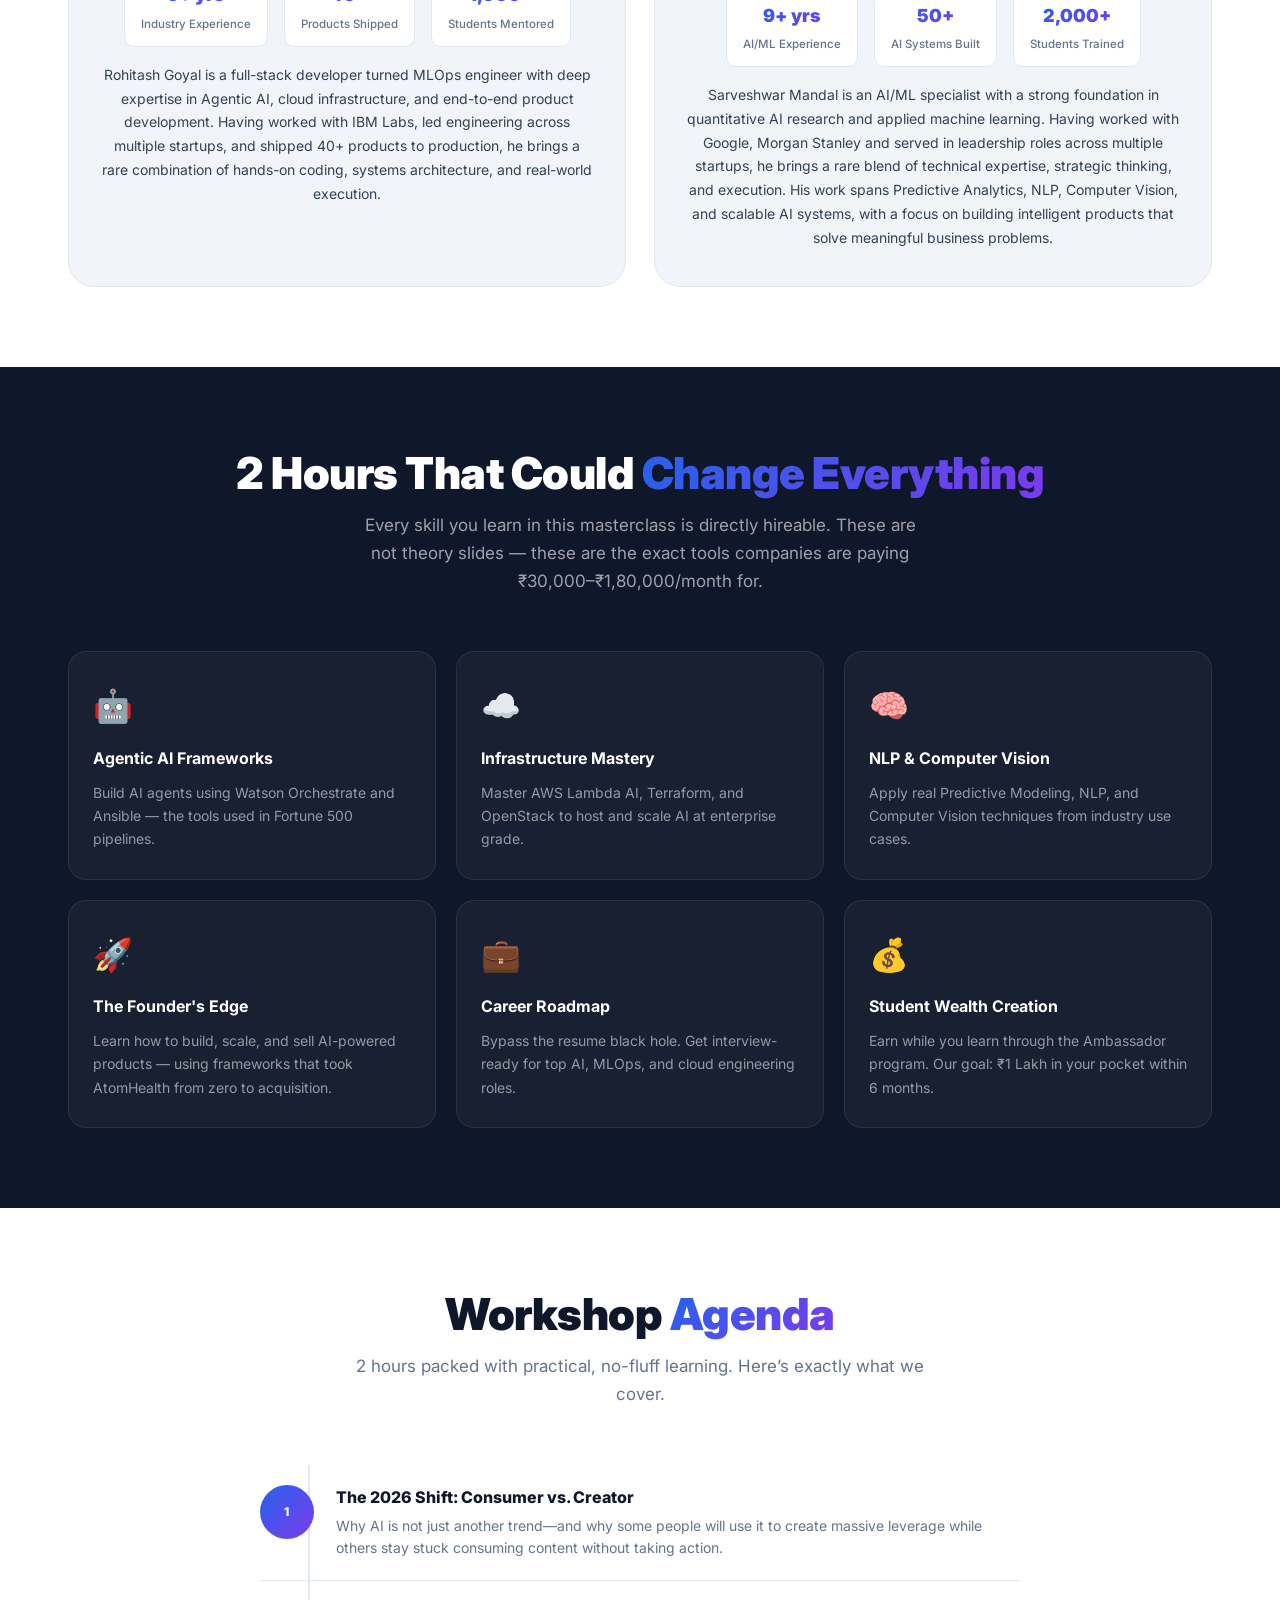
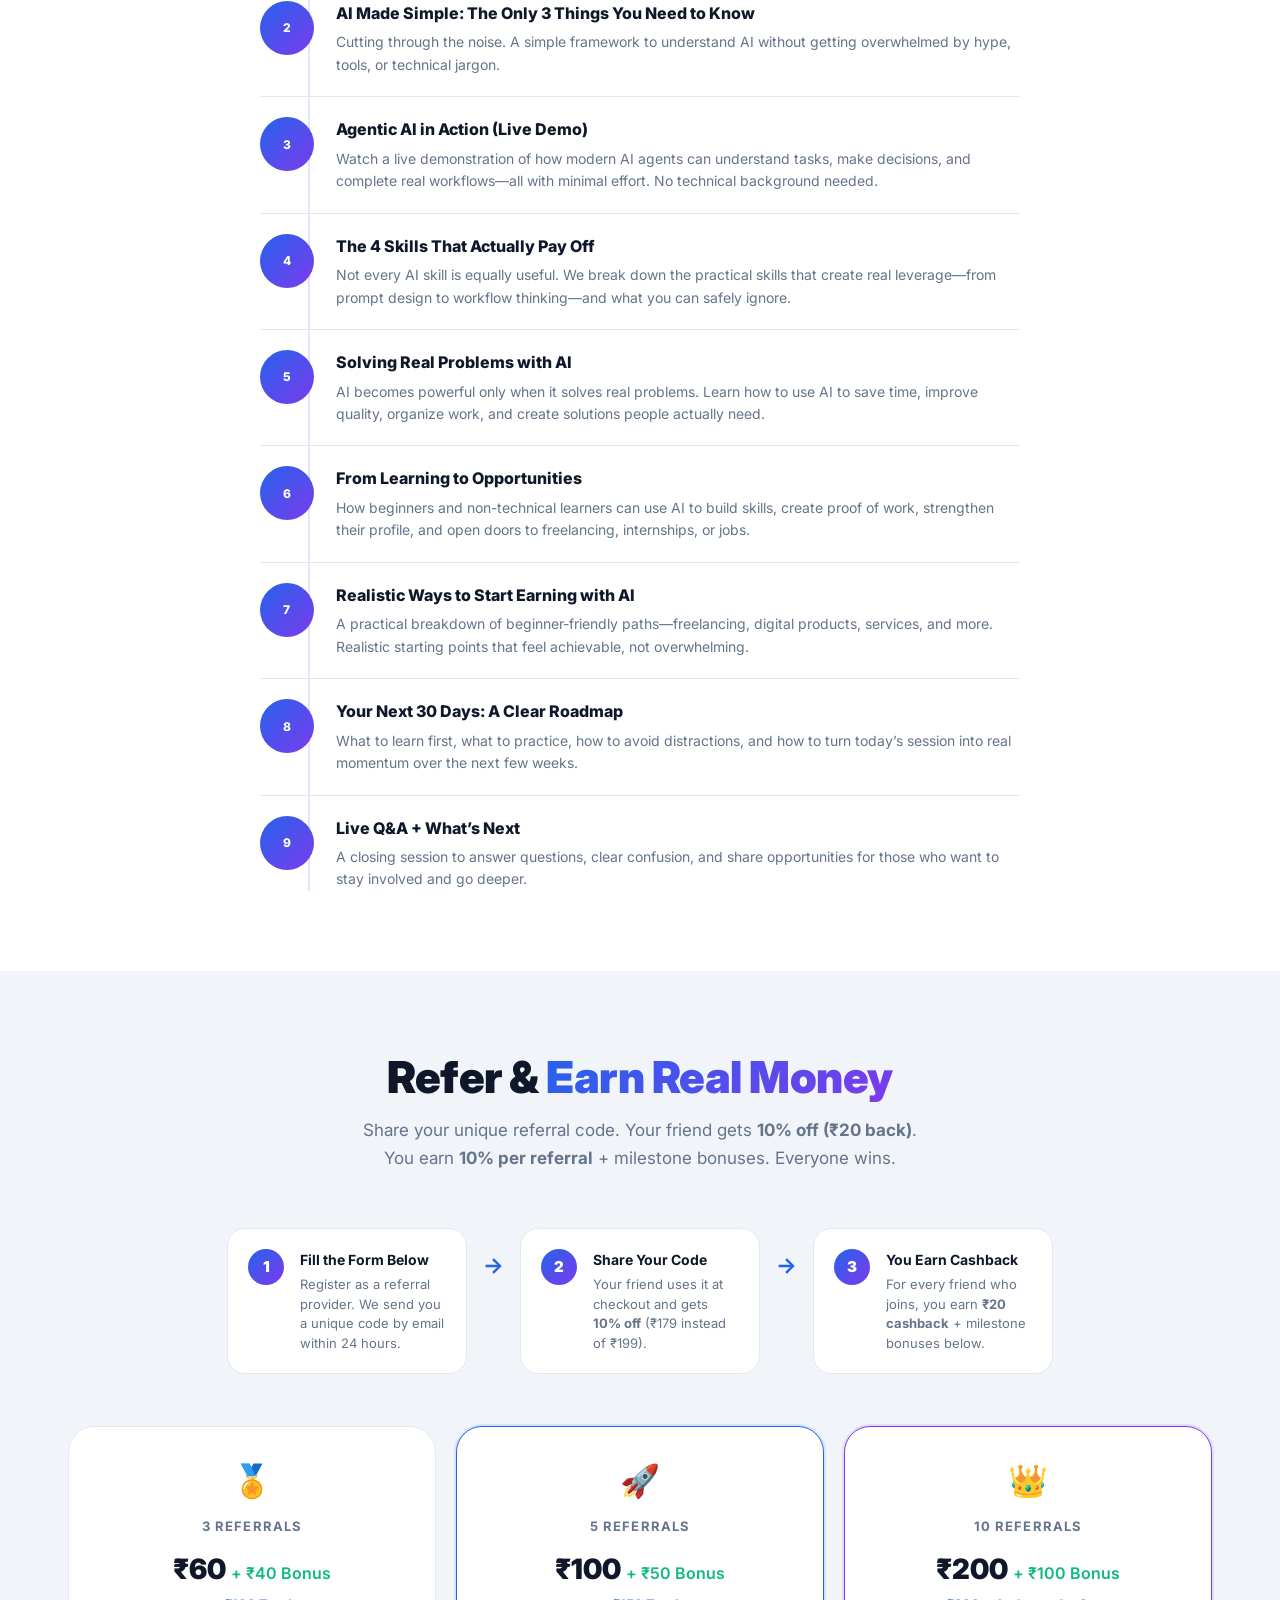
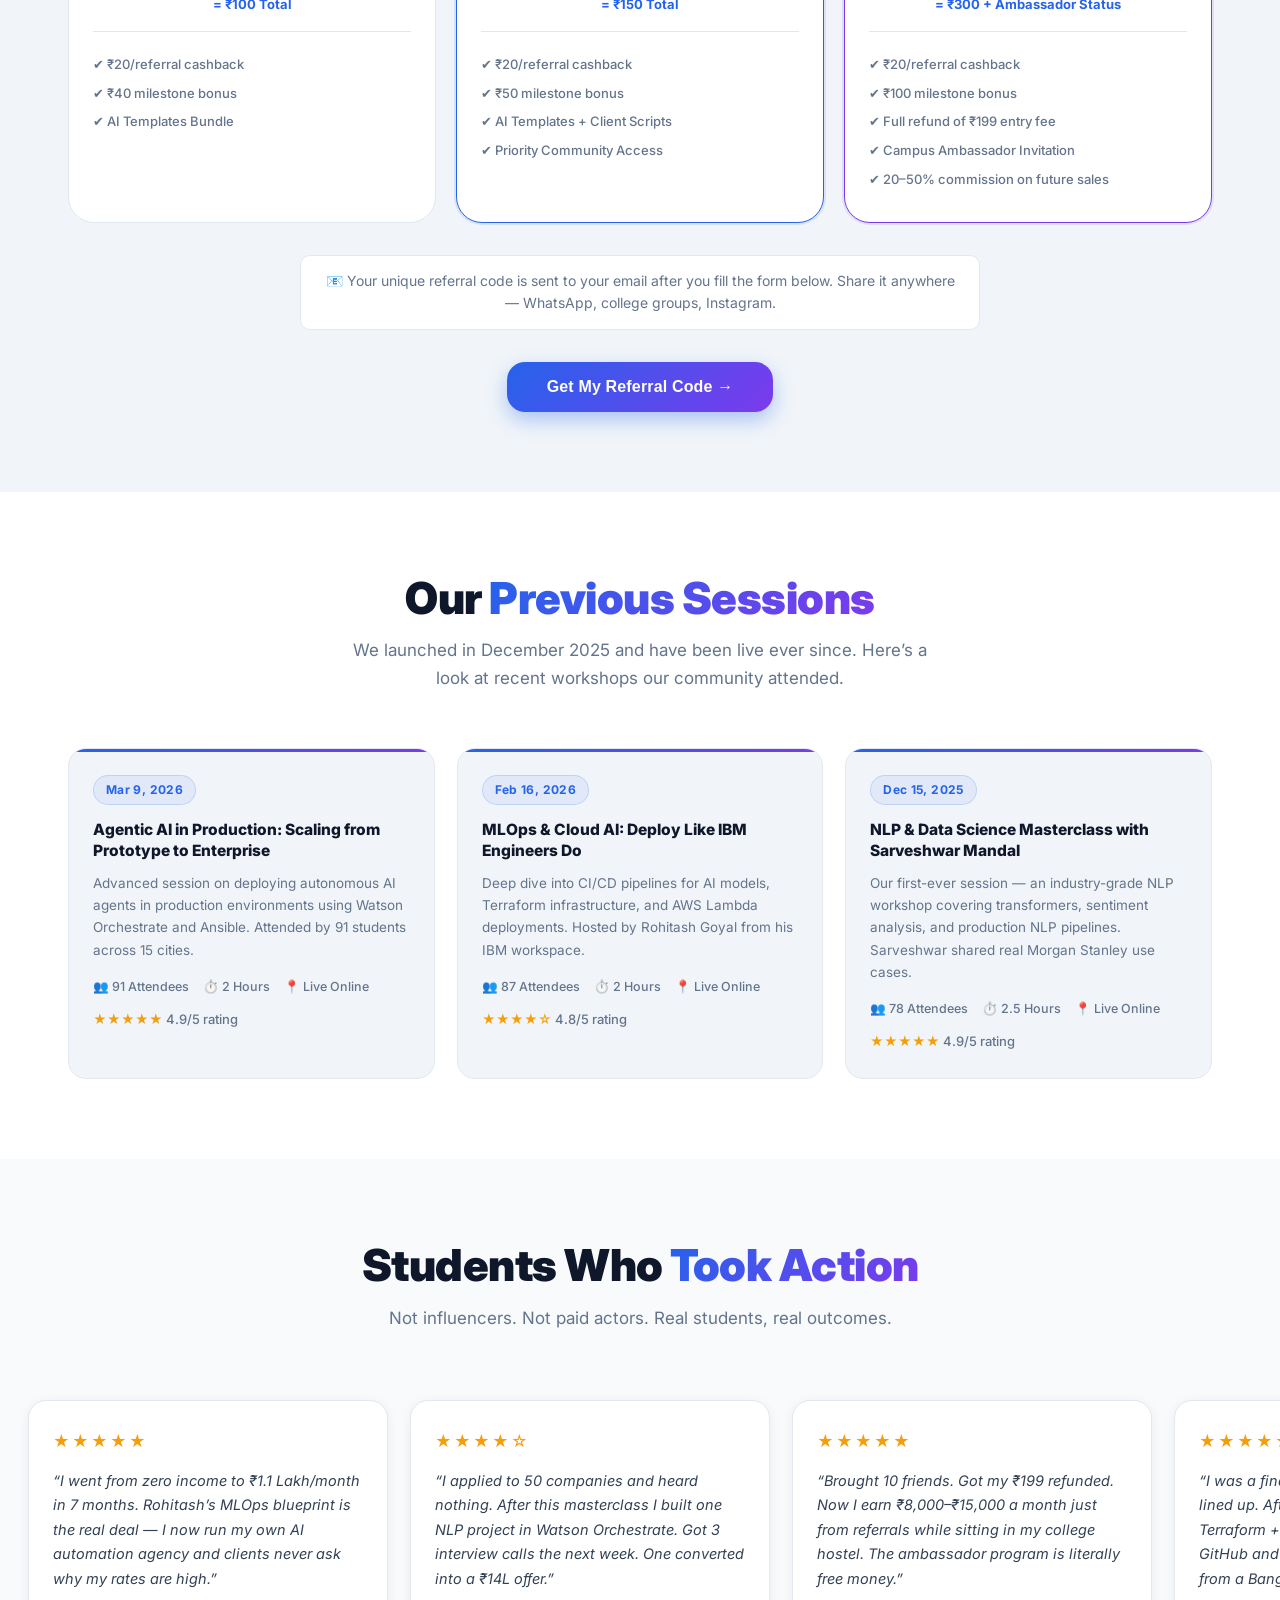
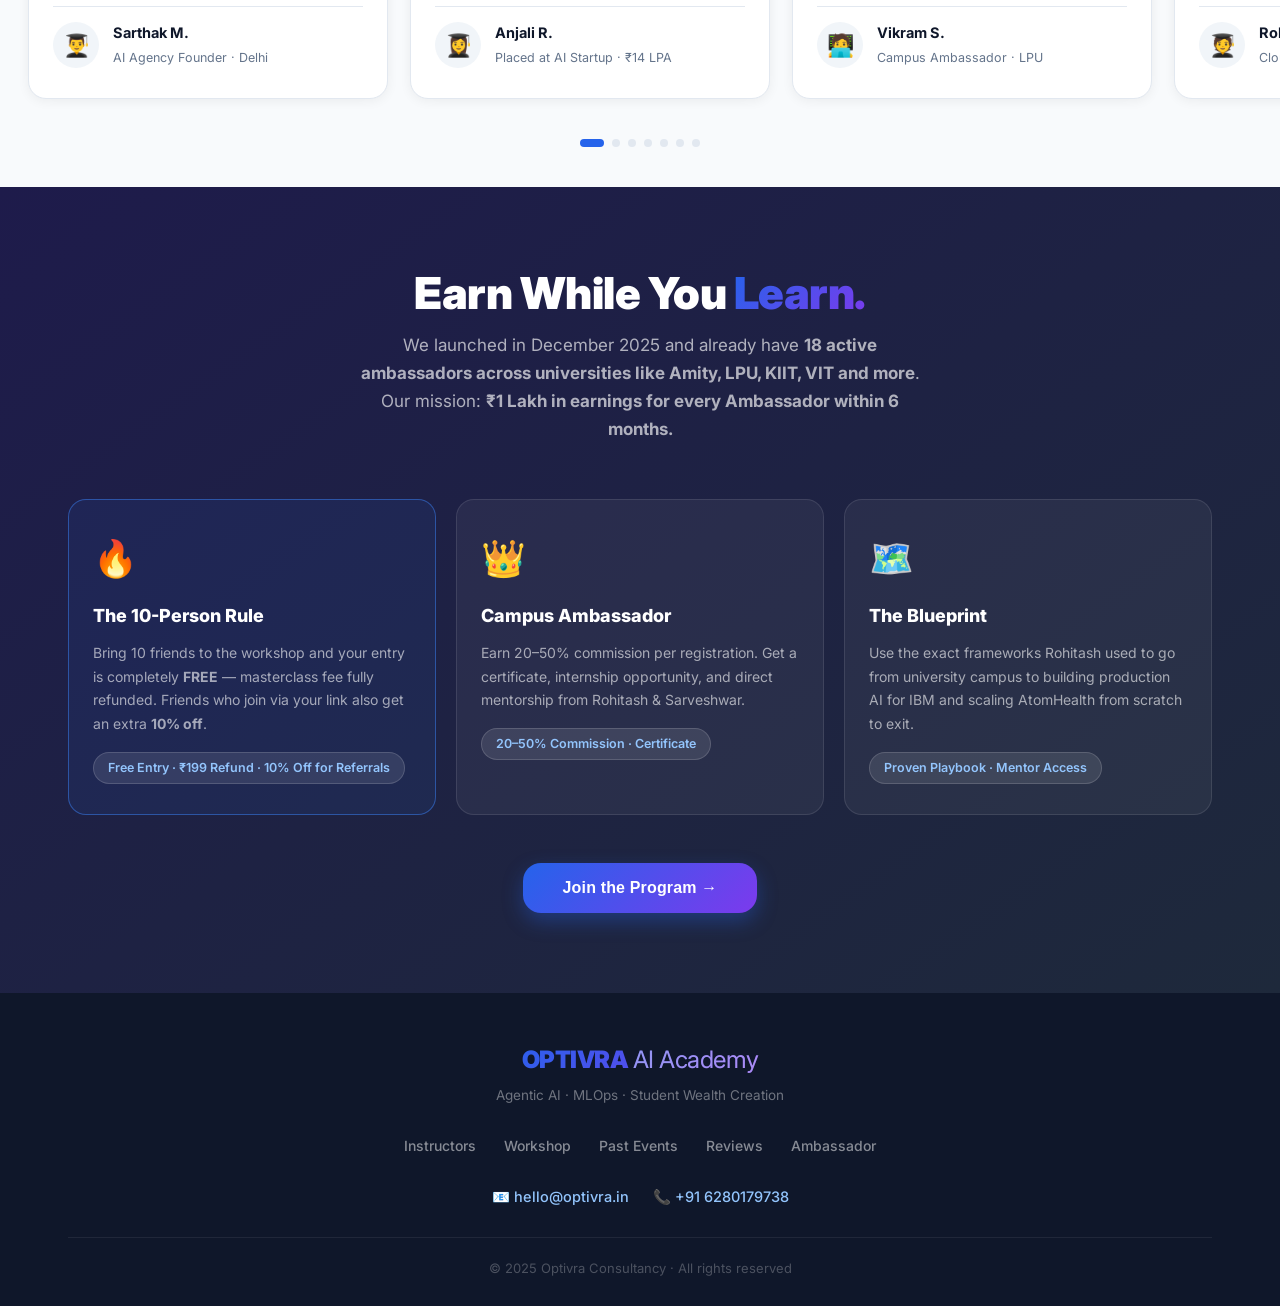
==== commit 9e06f81a: "Update index.html" ====
--- a/index.html
+++ b/index.html
@@ -173,8 +173,10 @@
                             </div>
                         </div>
                         <p class="instructor-bio">
-                            Scaling production AI pipelines at IBM Labs daily. Former founder of AtomHealth — built and sold a health-tech startup using the same AI frameworks he teaches. Students who follow his blueprint consistently land roles paying ₹12,000+/day.
-                        </p>
+                           Rohitash Goyal is a full-stack developer turned MLOps engineer with deep expertise in Agentic AI, 
+cloud infrastructure, and end-to-end product development. Having worked with IBM Labs, led 
+engineering across multiple startups, and shipped 40+ products to production, he brings a rare 
+combination of hands-on coding, systems architecture, and real-world execution.</p>
                     </div>
                 </div>
 
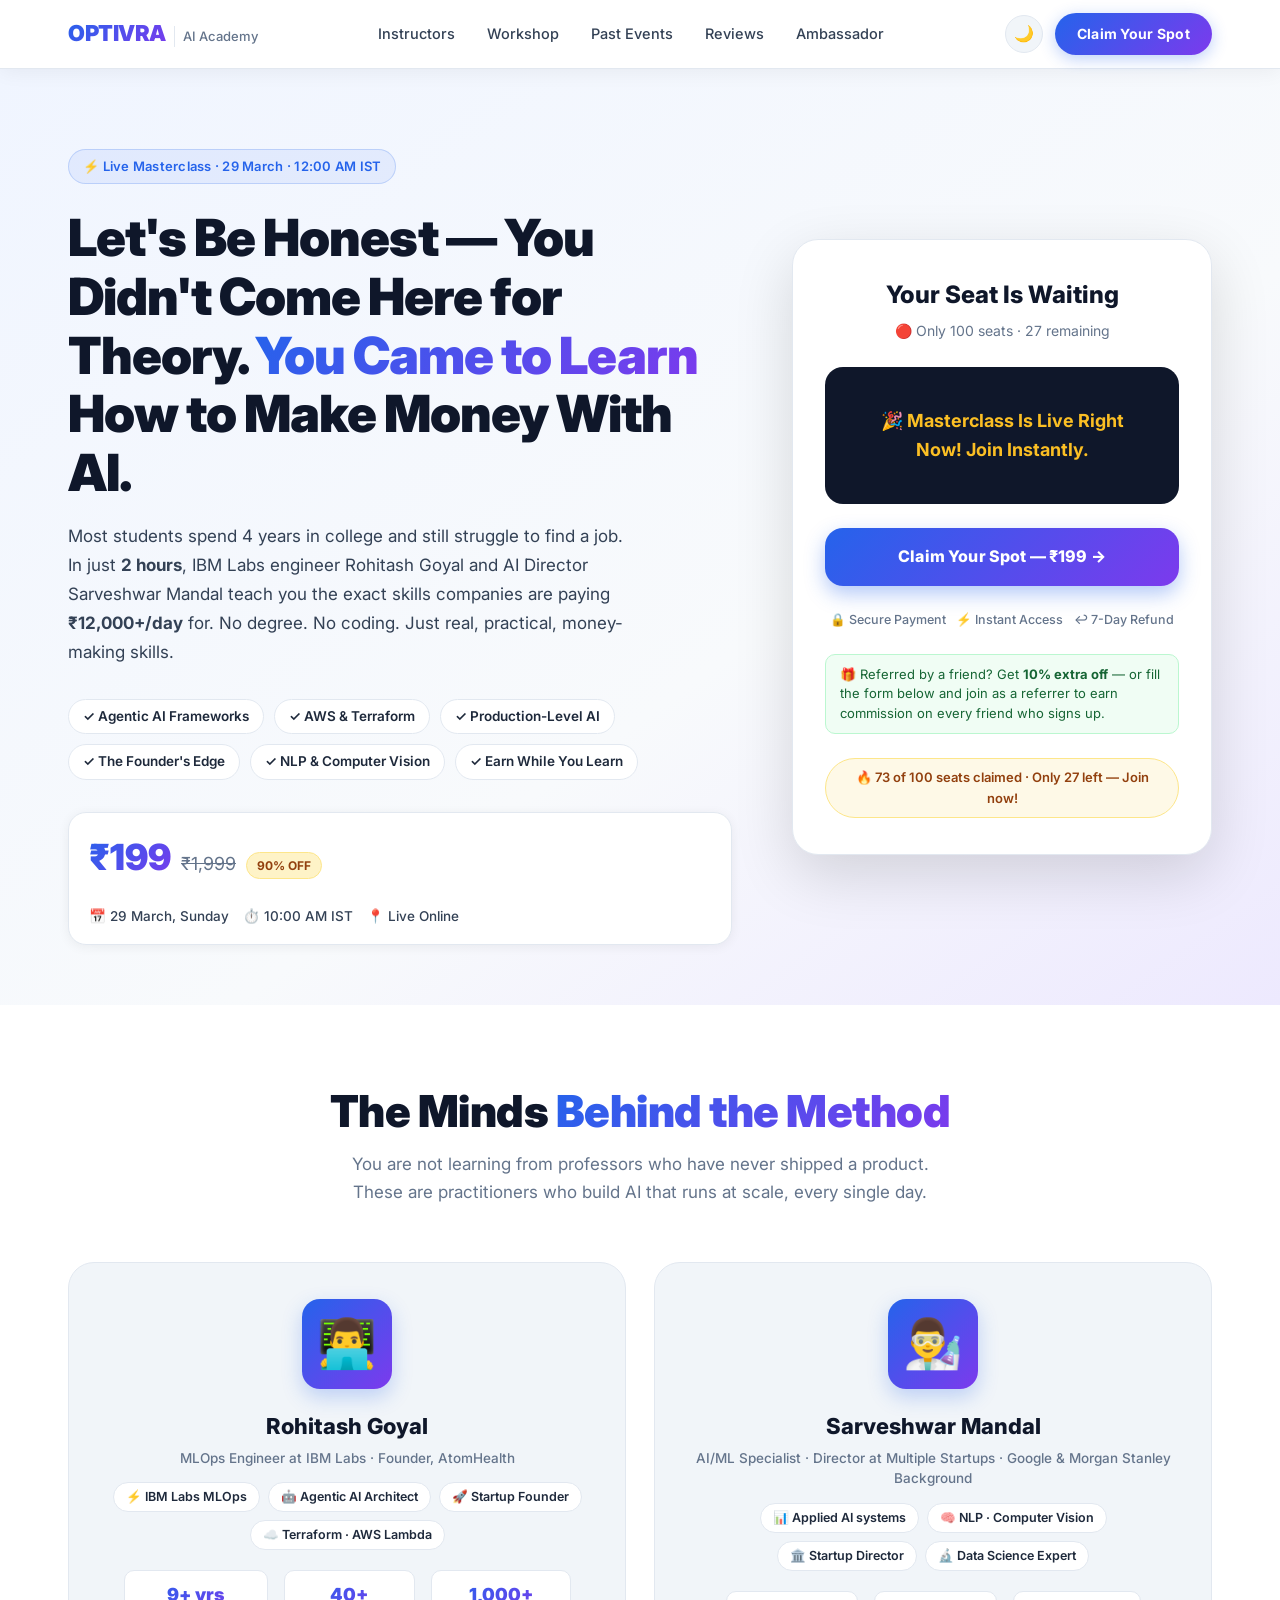
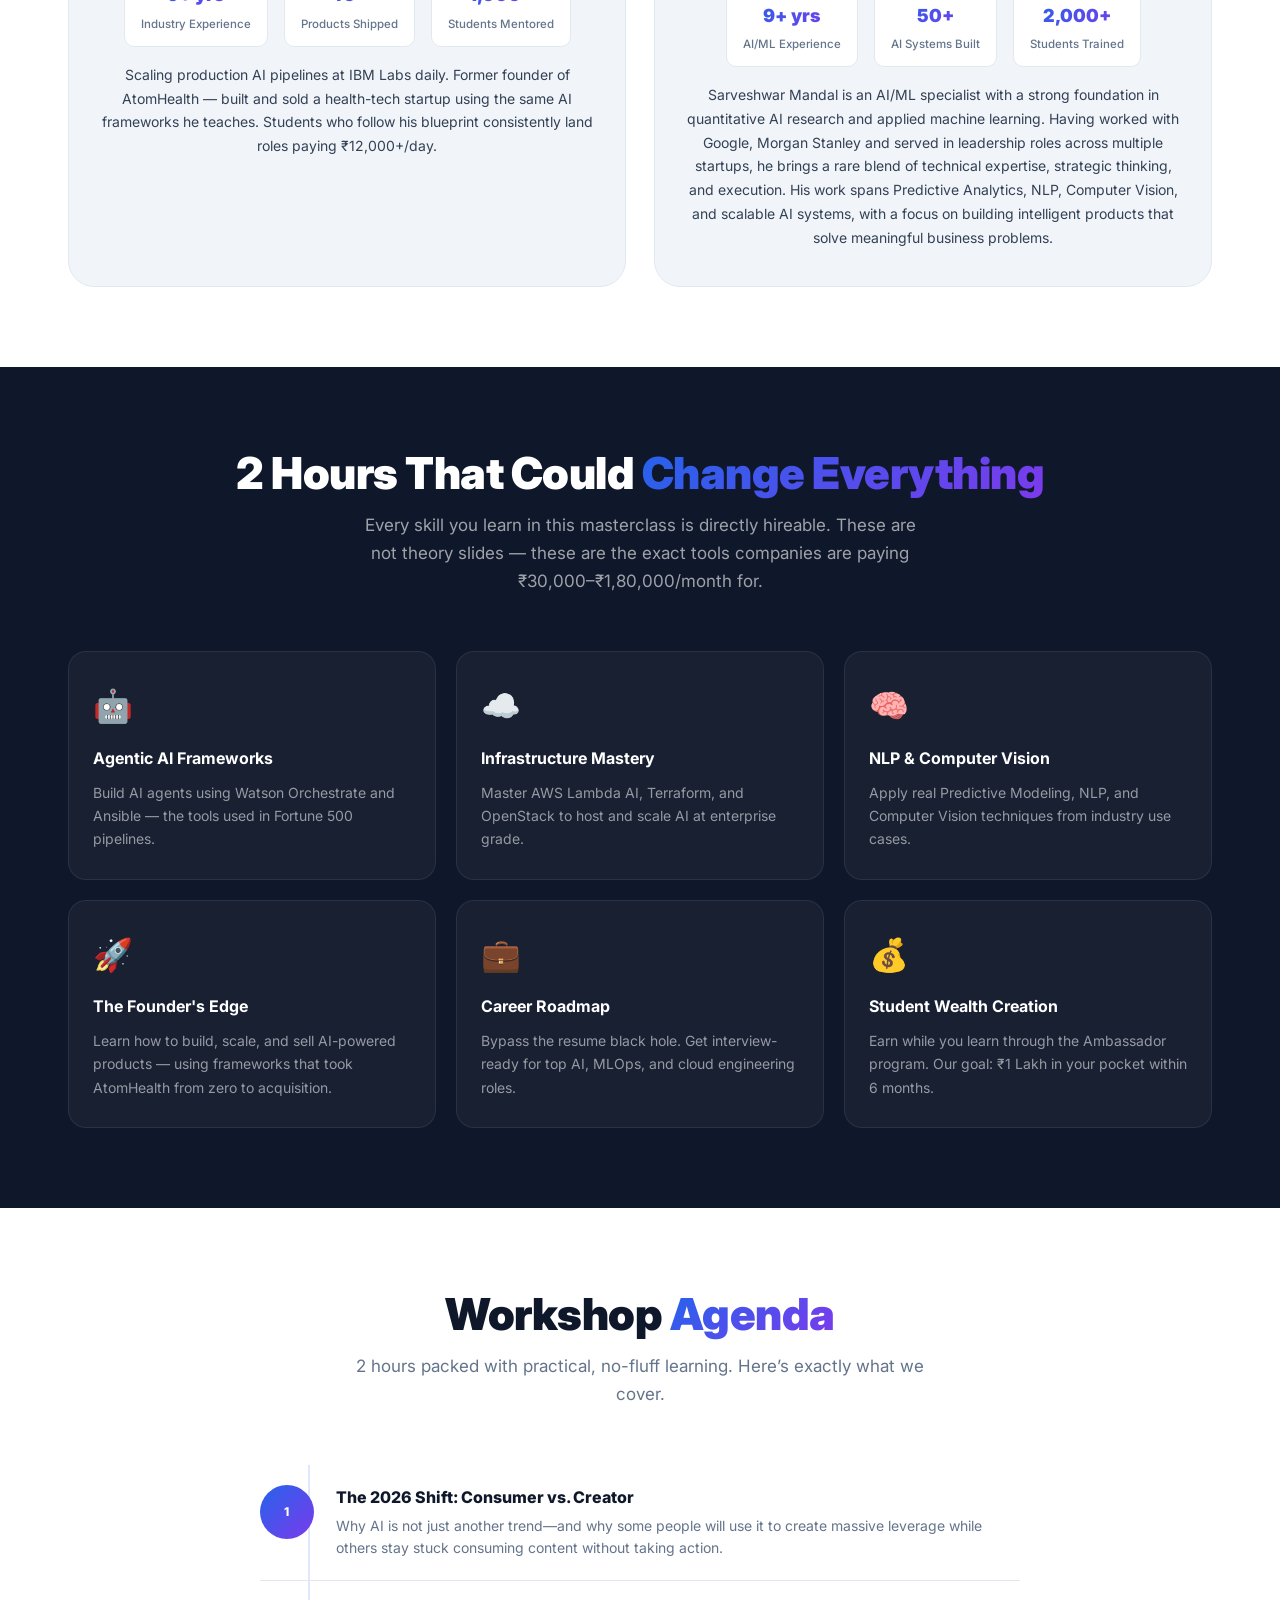
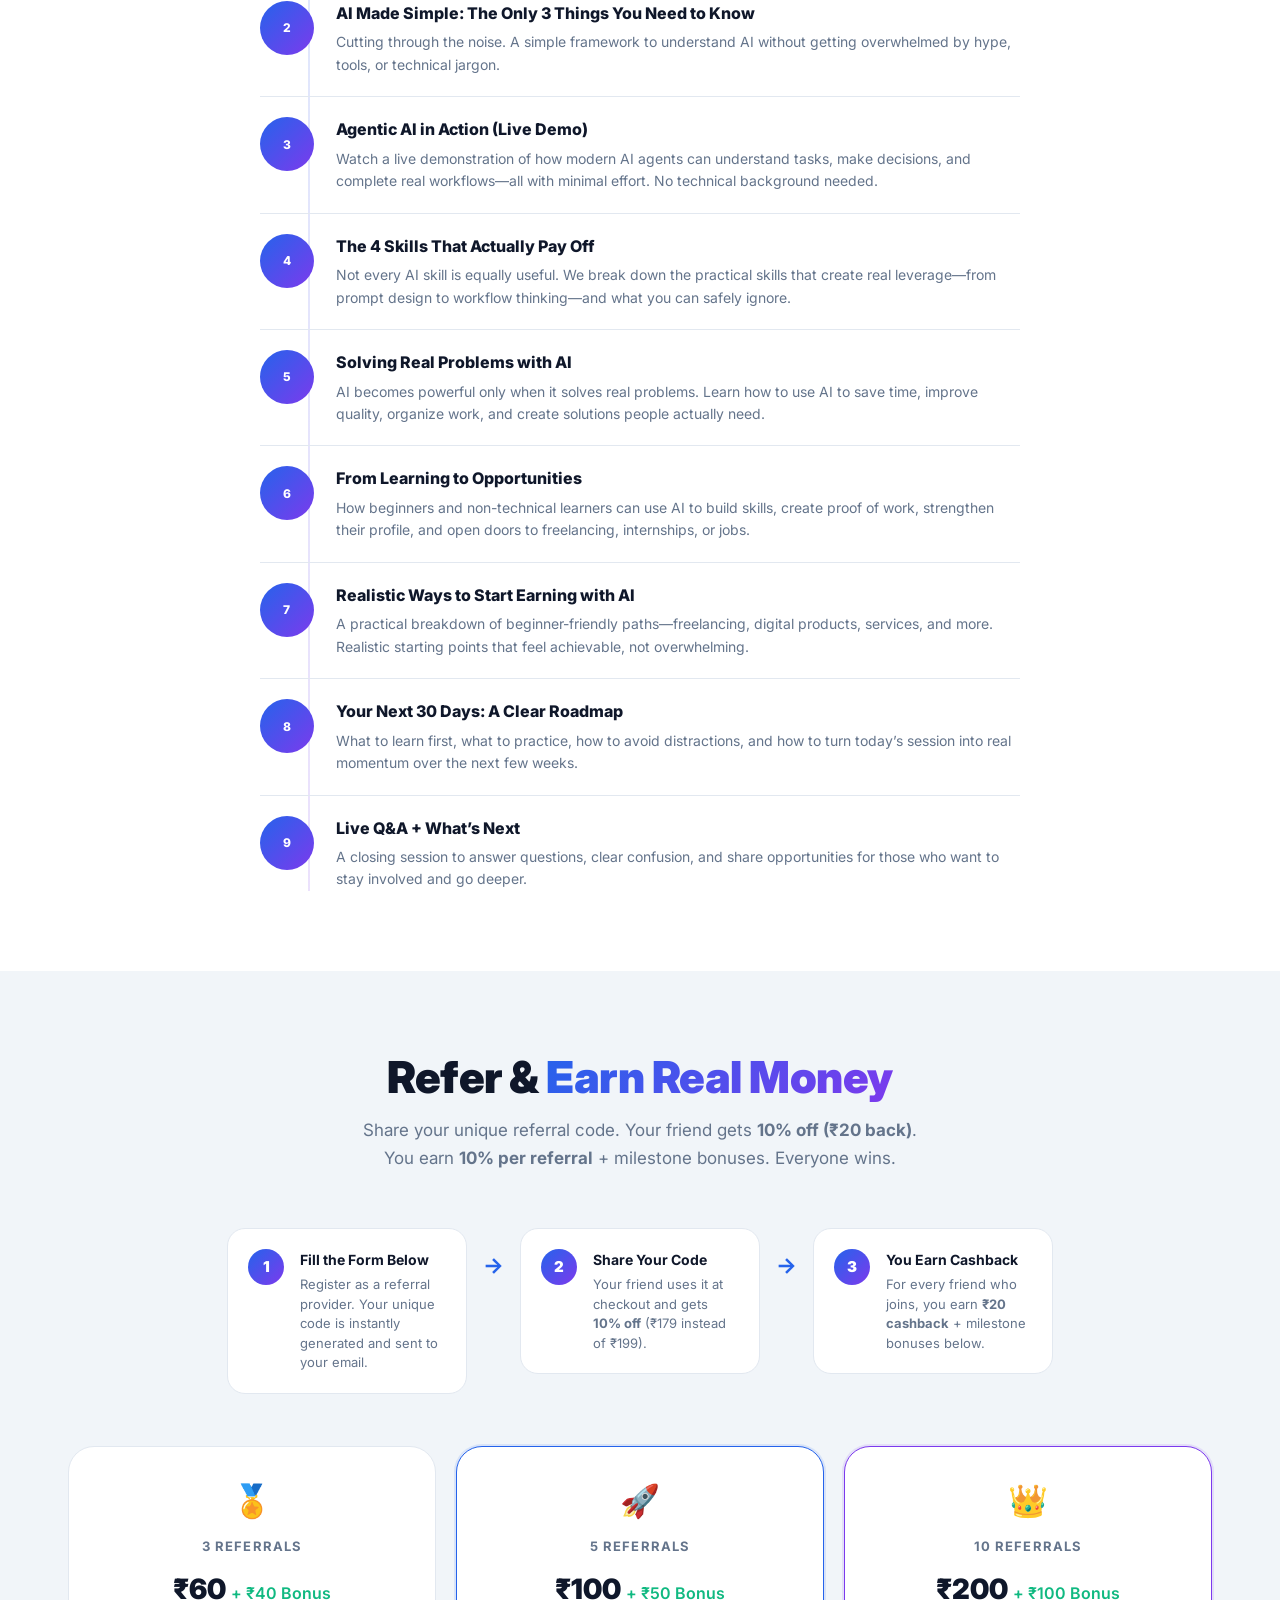
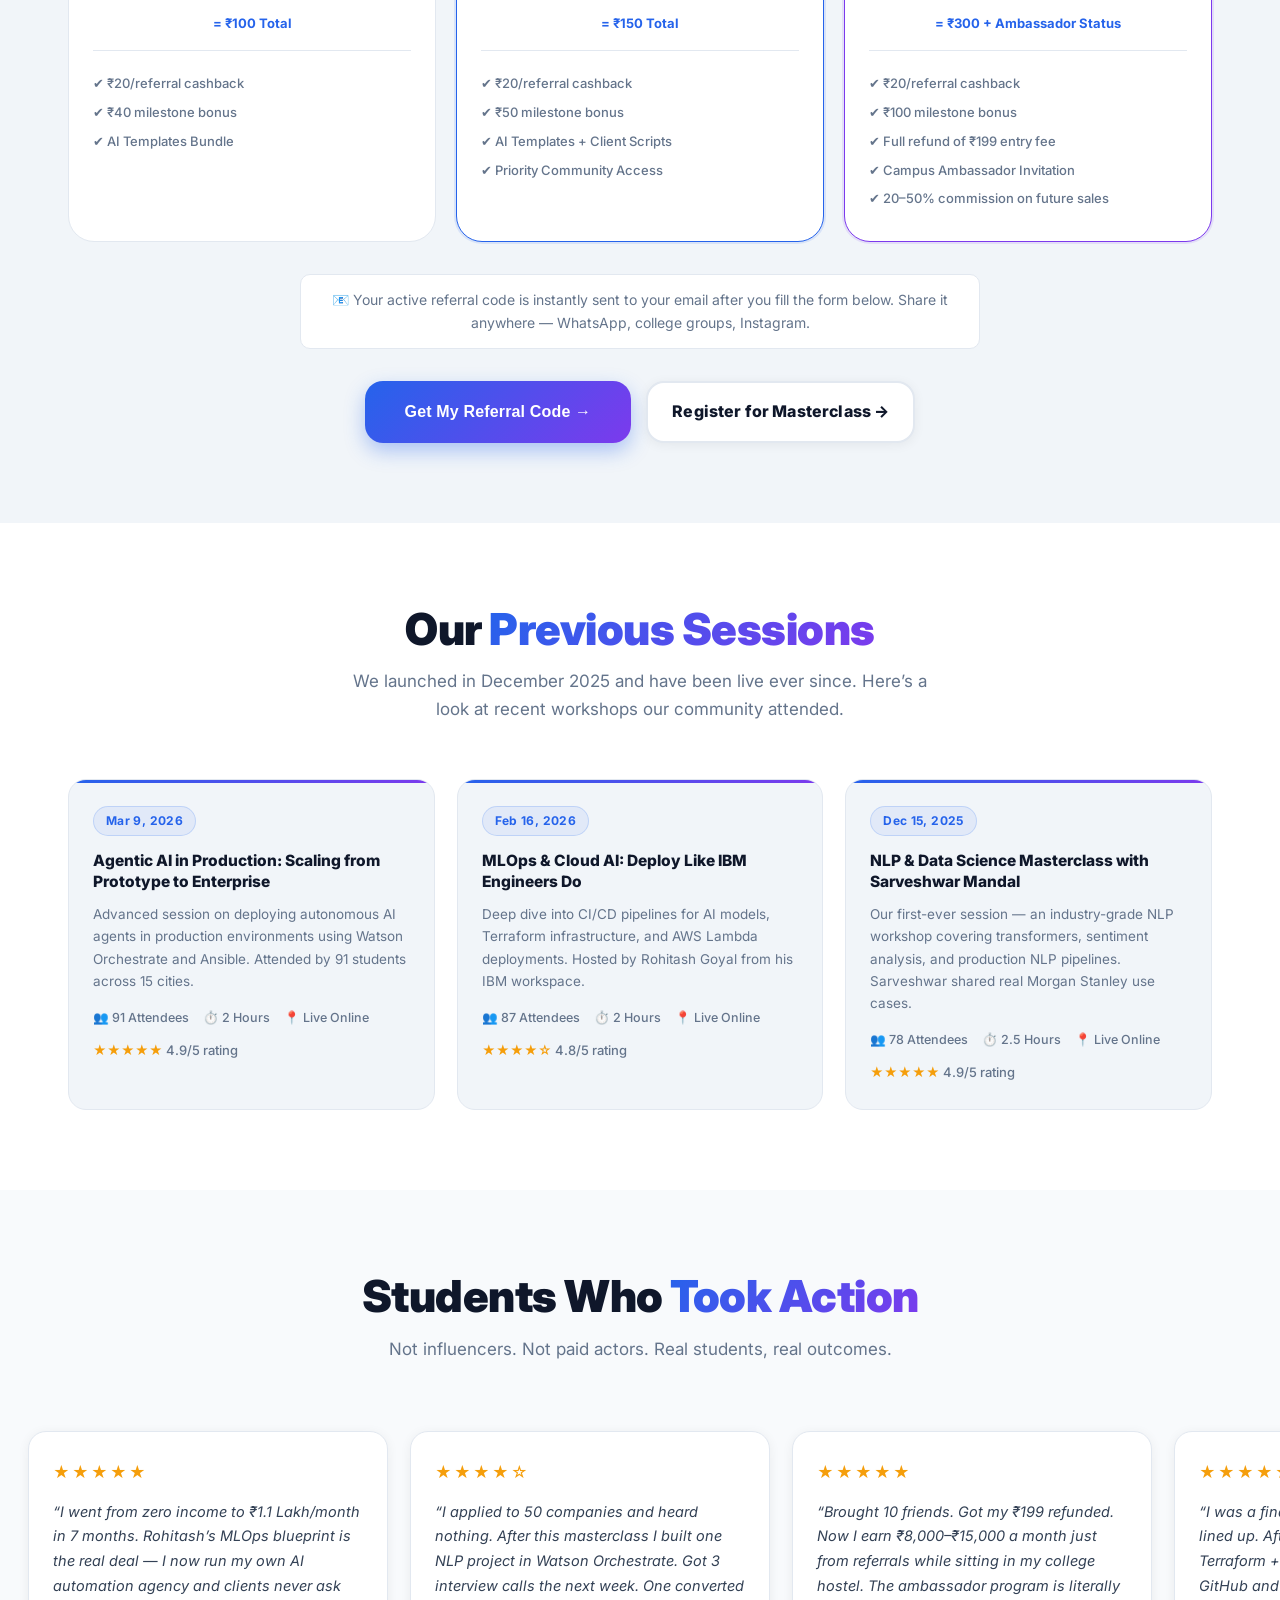
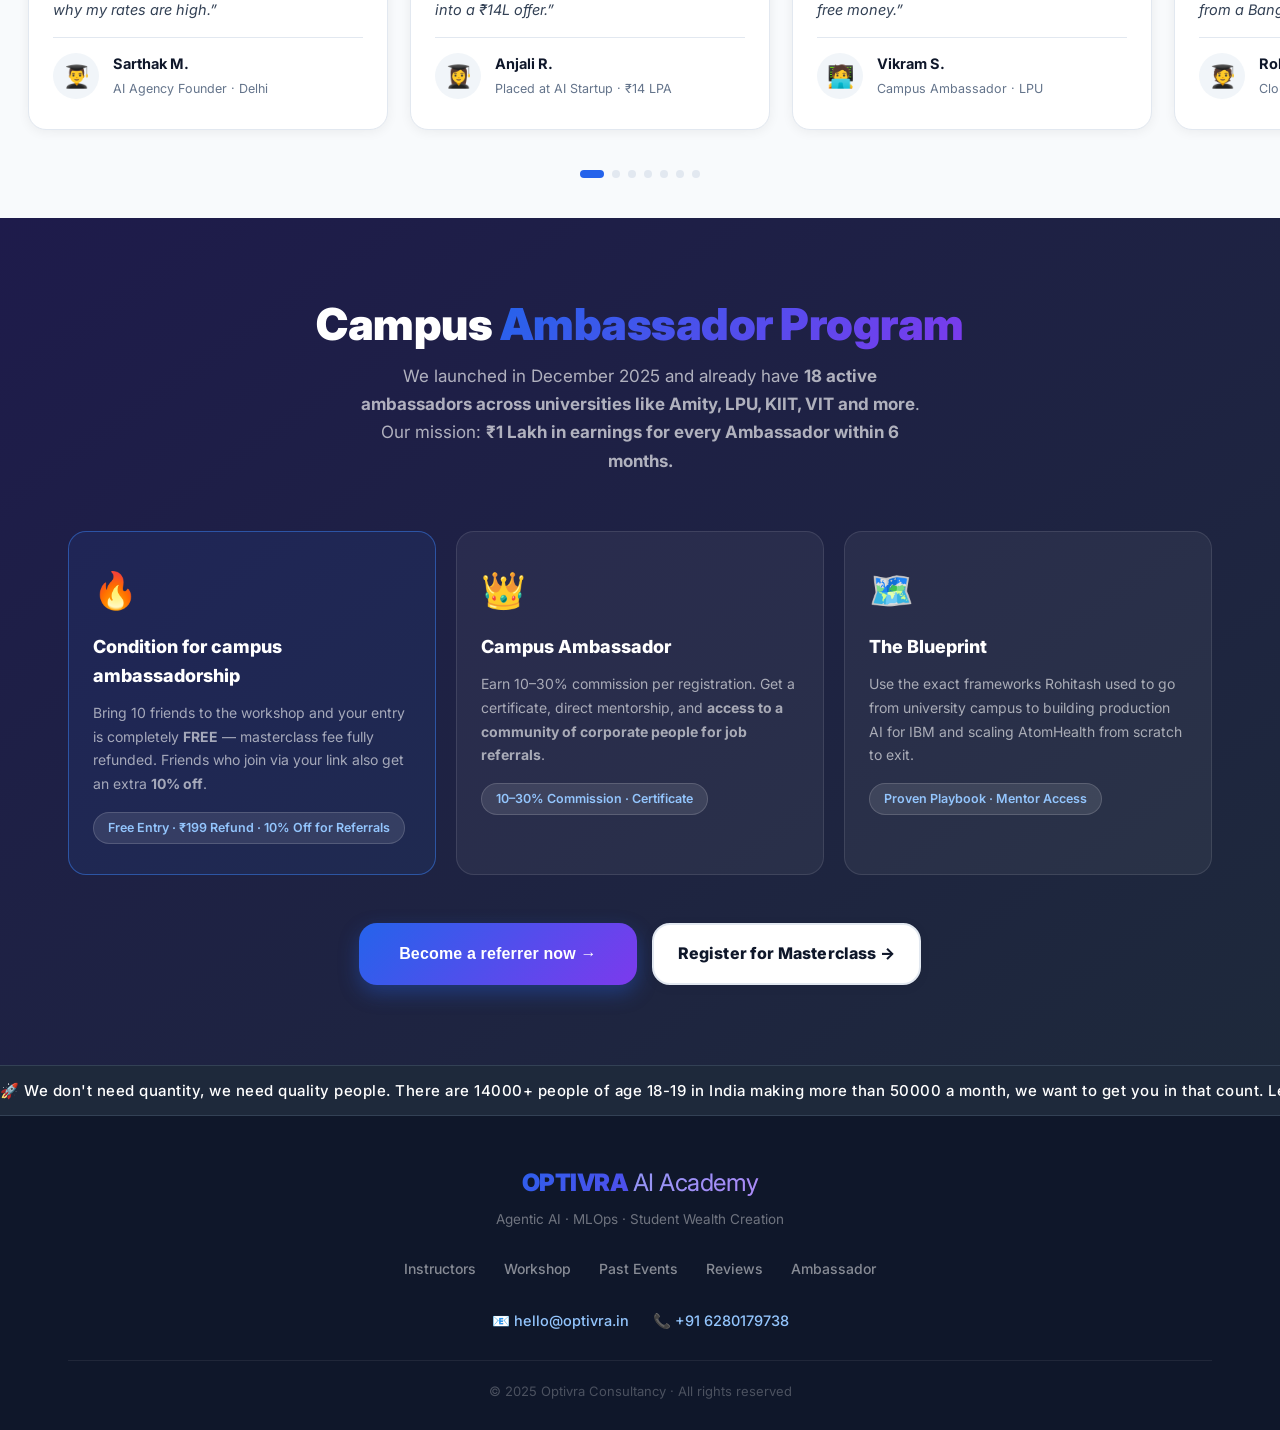
==== commit 4e7926f6: "Refactor referral and ambassador forms to be combined, add tracking and instant referral code genera" ====
--- a/index.html
+++ b/index.html
@@ -30,7 +30,7 @@
             </nav>
             <div class="header-actions">
                 <button id="themeToggle" class="theme-btn" aria-label="Toggle theme">🌙</button>
-                <a href="https://tagmango.com/web/checkout/69b97920f4158f62333fca2c" class="cta-btn-header" target="_blank" rel="noopener">Claim Your Spot ↗</a>
+                <a href="https://tagmango.com/web/checkout/69b97920f4158f62333fca2c" class="cta-btn-header" target="_blank" rel="noopener">Claim Your Spot</a>
                 <button class="hamburger" id="hamburger" aria-label="Menu">☰</button>
             </div>
         </div>
@@ -173,10 +173,8 @@
                             </div>
                         </div>
                         <p class="instructor-bio">
-                           Rohitash Goyal is a full-stack developer turned MLOps engineer with deep expertise in Agentic AI, 
-cloud infrastructure, and end-to-end product development. Having worked with IBM Labs, led 
-engineering across multiple startups, and shipped 40+ products to production, he brings a rare 
-combination of hands-on coding, systems architecture, and real-world execution.</p>
+                            Scaling production AI pipelines at IBM Labs daily. Former founder of AtomHealth — built and sold a health-tech startup using the same AI frameworks he teaches. Students who follow his blueprint consistently land roles paying ₹12,000+/day.
+                        </p>
                     </div>
                 </div>
 
@@ -351,7 +349,7 @@
                     <div class="ref-step-num">1</div>
                     <div>
                         <h4>Fill the Form Below</h4>
-                        <p>Register as a referral provider. We send you a unique code by email within 24 hours.</p>
+                        <p>Register as a referral provider. Your unique code is instantly generated and sent to your email.</p>
                     </div>
                 </div>
                 <div class="referral-step-arrow">→</div>
@@ -413,13 +411,16 @@
             </div>
 
             <div class="referral-cta-note">
-                📧 Your unique referral code is sent to your email after you fill the form below. Share it anywhere — WhatsApp, college groups, Instagram.
-            </div>
-
-            <div class="ambassador-cta-wrap" style="margin-top:32px">
+                📧 Your active referral code is instantly sent to your email after you fill the form below. Share it anywhere — WhatsApp, college groups, Instagram.
+            </div>
+
+            <div class="ambassador-cta-wrap" style="margin-top:32px; display: flex; gap: 15px; flex-wrap: wrap; justify-content: center;">
                 <button class="cta-btn-main" onclick="openModal('referral')">
                     Get My Referral Code →
                 </button>
+                <a href="https://tagmango.com/web/checkout/69b97920f4158f62333fca2c" target="_blank" class="cta-btn-secondary">
+                    Register for Masterclass →
+                </a>
             </div>
         </div>
     </section>
@@ -574,22 +575,22 @@
     <section class="referral-section" id="ambassador-section" data-aos="fade-up">
         <div class="container">
             <div class="section-header">
-                <h2>Earn While You <span>Learn.</span></h2>
+                <h2>Campus <span class="gradient-text">Ambassador Program</span></h2>
                 <p>We launched in December 2025 and already have <strong>18 active ambassadors across universities like Amity, LPU, KIIT, VIT and more</strong>.<br>Our mission: <strong>₹1 Lakh in earnings for every Ambassador within 6 months.</strong></p>
             </div>
 
             <div class="ambassador-cards">
                 <div class="amb-card popular-amb">
                     <div class="amb-icon">🔥</div>
-                    <h3>The 10-Person Rule</h3>
+                    <h3>Condition for campus ambassadorship</h3>
                     <p>Bring 10 friends to the workshop and your entry is completely <strong>FREE</strong> — masterclass fee fully refunded. Friends who join via your link also get an extra <strong>10% off</strong>.</p>
                     <div class="amb-tag">Free Entry · ₹199 Refund · 10% Off for Referrals</div>
                 </div>
                 <div class="amb-card">
                     <div class="amb-icon">👑</div>
                     <h3>Campus Ambassador</h3>
-                    <p>Earn 20–50% commission per registration. Get a certificate, internship opportunity, and direct mentorship from Rohitash & Sarveshwar.</p>
-                    <div class="amb-tag">20–50% Commission · Certificate</div>
+                    <p>Earn 10–30% commission per registration. Get a certificate, direct mentorship, and <strong>access to a community of corporate people for job referrals</strong>.</p>
+                    <div class="amb-tag">10–30% Commission · Certificate</div>
                 </div>
                 <div class="amb-card">
                     <div class="amb-icon">🗺️</div>
@@ -599,10 +600,13 @@
                 </div>
             </div>
 
-            <div class="ambassador-cta-wrap">
-                <button class="cta-btn-main" onclick="openModal('ambassador')">
-                    Join the Program →
+            <div class="ambassador-cta-wrap" style="display: flex; gap: 15px; flex-wrap: wrap; justify-content: center;">
+                <button class="cta-btn-main" onclick="openModal('referral')">
+                    Become a referrer now →
                 </button>
+                <a href="https://tagmango.com/web/checkout/69b97920f4158f62333fca2c" target="_blank" class="cta-btn-secondary">
+                    Register for Masterclass →
+                </a>
             </div>
         </div>
     </section>
@@ -613,22 +617,12 @@
             <button class="modal-close" onclick="closeModal()" aria-label="Close">✕</button>
             <div class="modal-header">
                 <h2>Join Optivra Community</h2>
-                <p>Register as a Referral or as a Campus Ambassador</p>
-            </div>
-
-            <!-- TAB TOGGLES -->
-            <div class="modal-tabs">
-                <button class="modal-tab active" id="tab-referral" onclick="switchTab('referral')">
-                    🔗 Register Referral
-                </button>
-                <button class="modal-tab" id="tab-ambassador" onclick="switchTab('ambassador')">
-                    👑 Campus Ambassador
-                </button>
+                <p>Register as a Referrer to earn rewards!</p>
             </div>
 
             <!-- TAB: REFERRAL FORM -->
             <div class="modal-tab-content active" id="content-referral">
-                <p class="tab-desc">📬 <strong>How it works:</strong> Register below with the name of whoever referred you — they earn points towards their ₹199 refund. You get an <strong>additional 10% off</strong> automatically. Once you refer others, you'll receive a <strong>unique referral code by email</strong> to share.</p>
+                <p class="tab-desc">📬 <strong>How it works:</strong> Register below with the name of whoever referred you — they earn points towards their ₹199 refund. You get an <strong>additional 10% off</strong> automatically. Once you register, you'll instantly receive your <strong>unique referral code by email</strong> to share.</p>
                 <form class="modal-form" id="referralForm">
                     <div class="form-group">
                         <label for="refName">Your Full Name *</label>
@@ -650,45 +644,33 @@
                         <label for="refCollege">College / University <span style="font-weight:400;color:#94a3b8">(Optional)</span></label>
                         <input type="text" id="refCollege" placeholder="e.g. Amity University, Noida">
                     </div>
-                    <button type="submit" class="modal-submit" id="refSubmitBtn">Submit & Start Earning →</button>
+                    <div class="form-group checkbox-group" style="display:flex; align-items:flex-start; gap:12px; margin-bottom: 24px; background: #f8fafc; padding: 12px; border-radius: 8px; border: 1px solid #e2e8f0;">
+                        <input type="checkbox" id="refAmbassadorToggle" style="margin-top:4px; width:18px; height:18px; cursor:pointer;" checked>
+                        <label for="refAmbassadorToggle" style="font-weight:600; cursor:pointer; font-size: 14px; line-height: 1.4;">
+                            I also want to be considered for Campus Ambassador. 
+                            <span style="font-size: 13px; font-weight: 400; color: #64748b; display: block; margin-top: 4px;">Get 10-30% commission, an official certificate, and direct mentor access.</span>
+                        </label>
+                    </div>
+                    <button type="submit" class="modal-submit" id="refSubmitBtn">Become a referrer now →</button>
                 </form>
                 <p class="form-message" id="referralMessage"></p>
             </div>
 
-            <!-- TAB: AMBASSADOR FORM -->
-            <div class="modal-tab-content" id="content-ambassador">
-                <p class="tab-desc">Apply to become a Campus Ambassador. Get 20–50% commission, an official certificate, and direct mentor access.</p>
-                <form class="modal-form" id="ambassadorForm">
-                    <div class="form-group">
-                        <label for="ambName">Your Full Name *</label>
-                        <input type="text" id="ambName" placeholder="e.g. Priya Verma" required>
-                    </div>
-                    <div class="form-group">
-                        <label for="ambEmail">Email Address *</label>
-                        <input type="email" id="ambEmail" placeholder="e.g. priya@email.com" required>
-                    </div>
-                    <div class="form-group">
-                        <label for="ambPhone">Phone Number *</label>
-                        <input type="tel" id="ambPhone" placeholder="+91 XXXXXXXXXX" required>
-                    </div>
-                    <div class="form-group">
-                        <label for="ambCollege">College / University *</label>
-                        <input type="text" id="ambCollege" placeholder="e.g. Lovely Professional University" required>
-                    </div>
-                    <div class="form-group">
-                        <label for="ambMotivation">Why do you want to be an Ambassador?</label>
-                        <textarea id="ambMotivation" placeholder="Tell us briefly..." rows="3"></textarea>
-                    </div>
-                    <div class="form-group">
-                        <label for="ambReferral">Referred By (Optional)</label>
-                        <input type="text" id="ambReferral" placeholder="Name of your referrer">
-                    </div>
-                    <button type="submit" class="modal-submit" id="ambSubmitBtn">Apply as Campus Ambassador →</button>
-                </form>
-                <p class="form-message" id="ambassadorMessage"></p>
-            </div>
         </div>
     </div>
+
+    <!-- SCROLLING MARQUEE -->
+    <div class="marquee-wrapper" style="background: #1e293b; color: #fff; padding: 12px 0; overflow: hidden; white-space: nowrap; border-top: 1px solid #334155; border-bottom: 1px solid #334155;">
+        <div class="marquee-content" style="display: inline-block; animation: marquee 25s linear infinite; font-size: 15px; font-weight: 500; letter-spacing: 0.5px;">
+            🚀 We don't need quantity, we need quality people. There are 14000+ people of age 18-19 in India making more than 50000 a month, we want to get you in that count. Let's see if you got what it takes. &nbsp;&nbsp;&nbsp;&nbsp;&nbsp;&nbsp;&nbsp;&nbsp; 🚀 We don't need quantity, we need quality people. There are 14000+ people of age 18-19 in India making more than 50000 a month, we want to get you in that count. Let's see if you got what it takes.     
+        </div>
+    </div>
+    <style>
+        @keyframes marquee {
+            0% { transform: translateX(0); }
+            100% { transform: translateX(-50%); }
+        }
+    </style>
 
     <!-- FOOTER -->
     <footer class="footer">
--- a/assets/css/style.css
+++ b/assets/css/style.css
@@ -427,6 +427,33 @@
     box-shadow: 0 16px 36px rgba(37,99,235,0.45);
 }
 
+/* CTA Secondary Button */
+.cta-btn-secondary {
+    display: flex;
+    align-items: center;
+    justify-content: center;
+    text-align: center;
+    background: var(--white);
+    color: var(--dark);
+    padding: 16px 24px;
+    border-radius: var(--radius-md);
+    font-weight: 800;
+    font-size: 16px;
+    text-decoration: none;
+    border: 2px solid var(--border);
+    cursor: pointer;
+    transition: all var(--transition);
+    box-shadow: var(--shadow-sm);
+    letter-spacing: 0.01em;
+}
+
+.cta-btn-secondary:hover {
+    transform: translateY(-3px);
+    box-shadow: var(--shadow-md);
+    border-color: var(--blue);
+    color: var(--blue);
+}
+
 /* Trust + Social proof */
 .trust-bar {
     display: flex;
@@ -1777,6 +1804,18 @@
     box-shadow: 0 0 0 3px rgba(59,130,246,0.15);
 }
 
+body.dark-mode .cta-btn-secondary {
+    background: #0f172a;
+    border-color: rgba(255,255,255,0.15);
+    color: #f1f5f9;
+}
+
+body.dark-mode .cta-btn-secondary:hover {
+    border-color: #60a5fa;
+    color: #60a5fa;
+    background: rgba(59,130,246,0.05);
+}
+
 /* =====================================================
    RESPONSIVE
    ===================================================== */
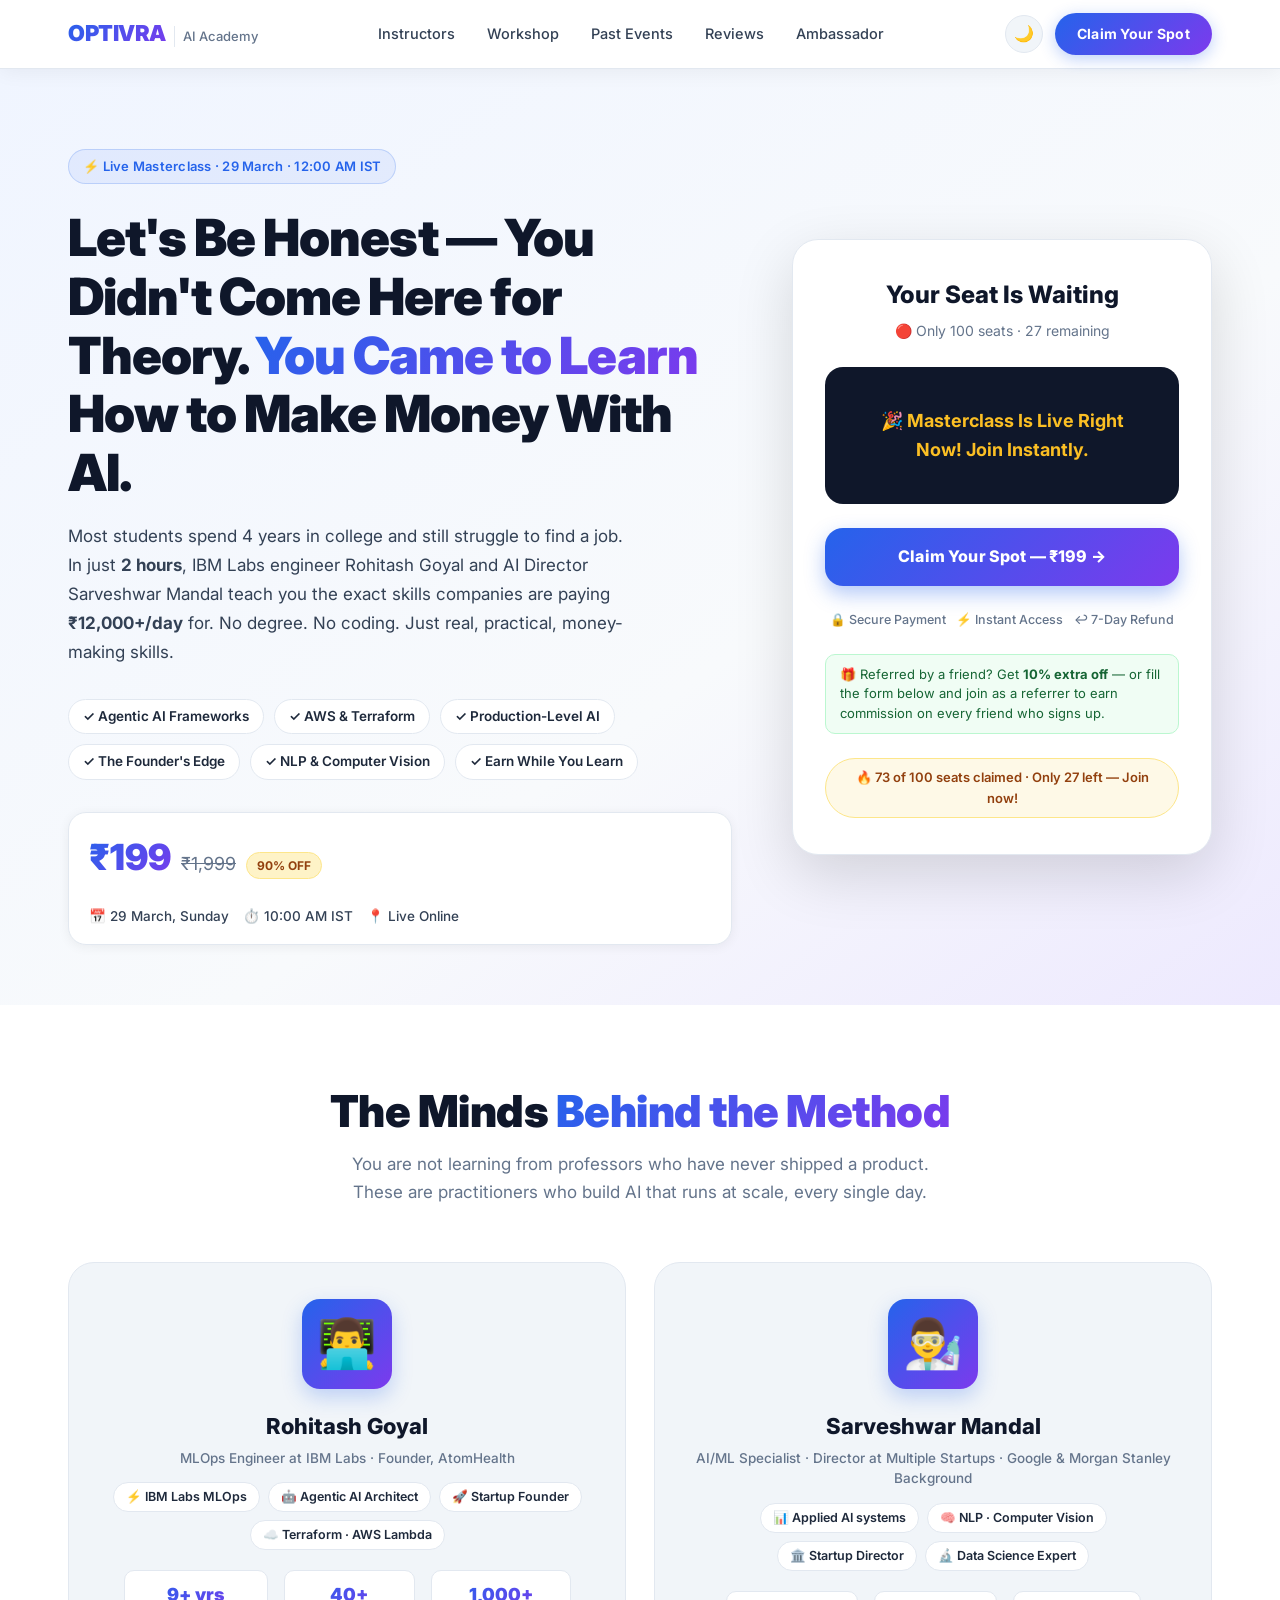
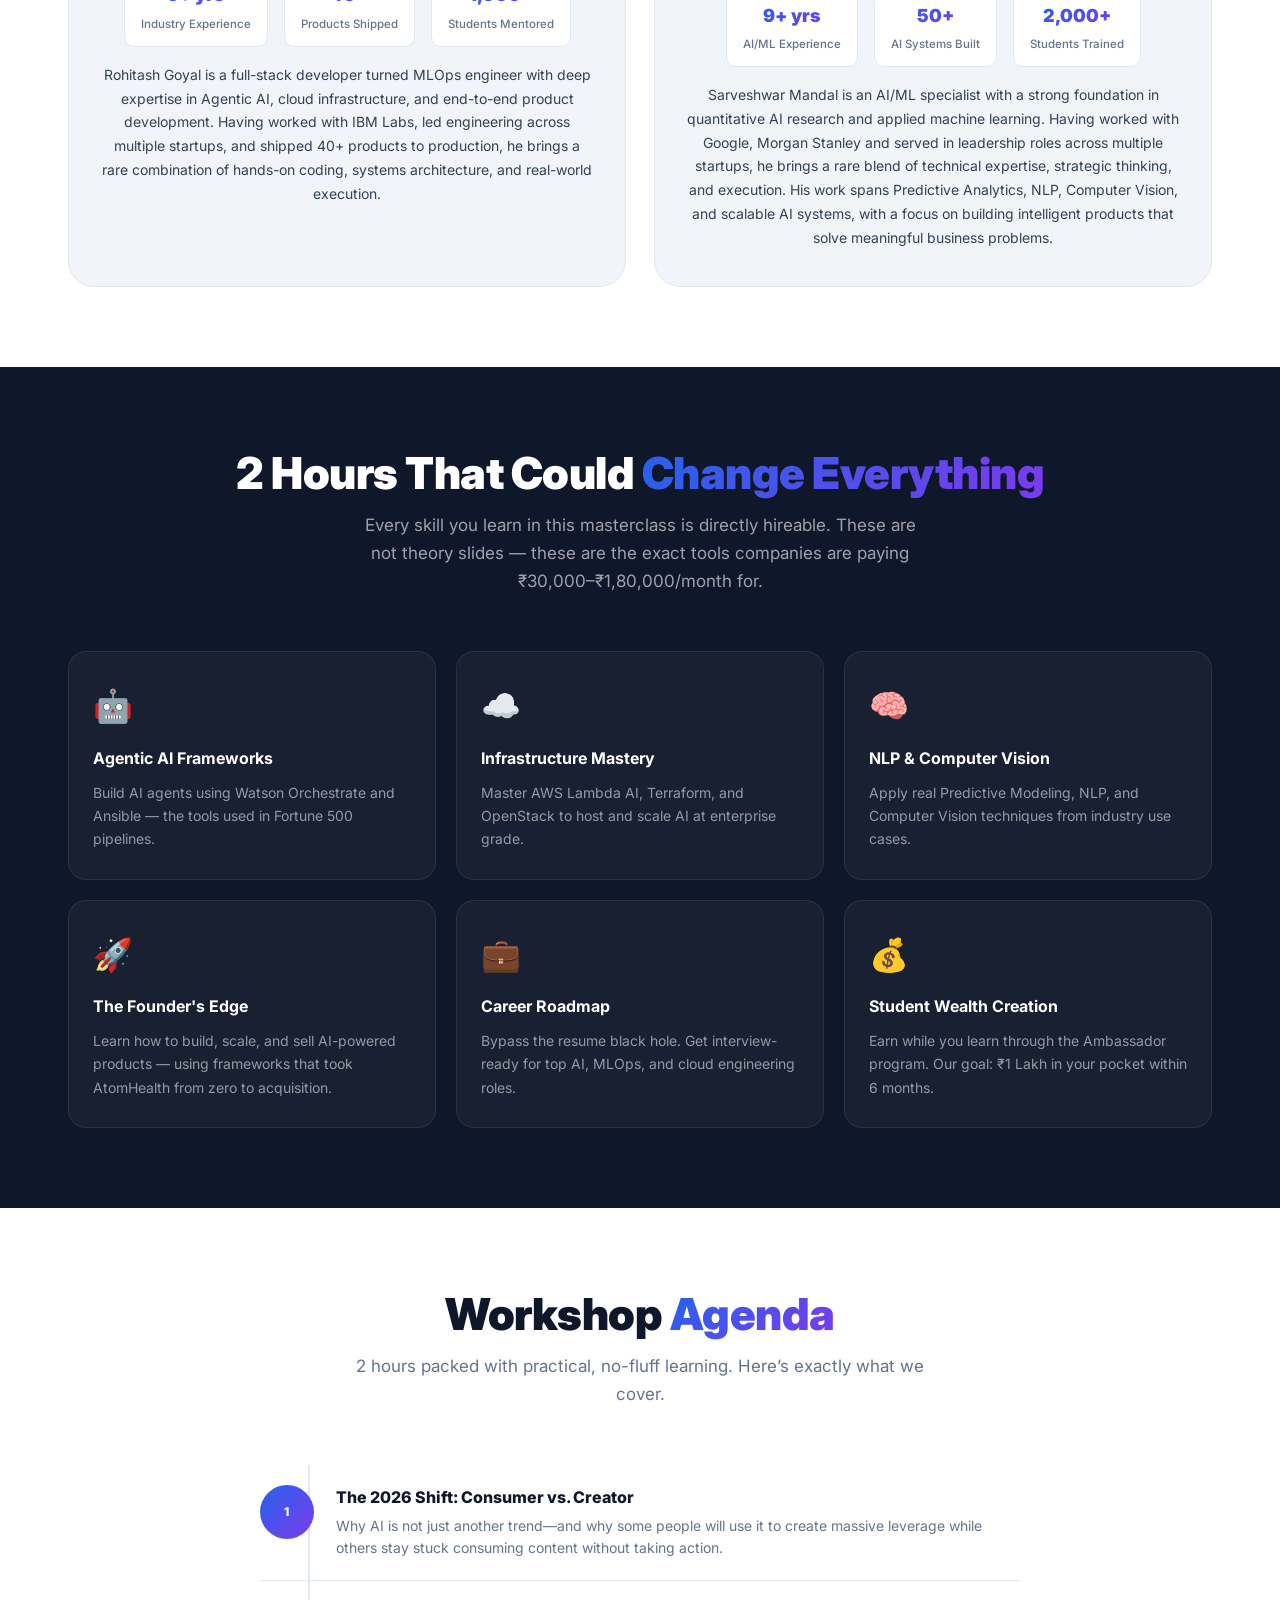
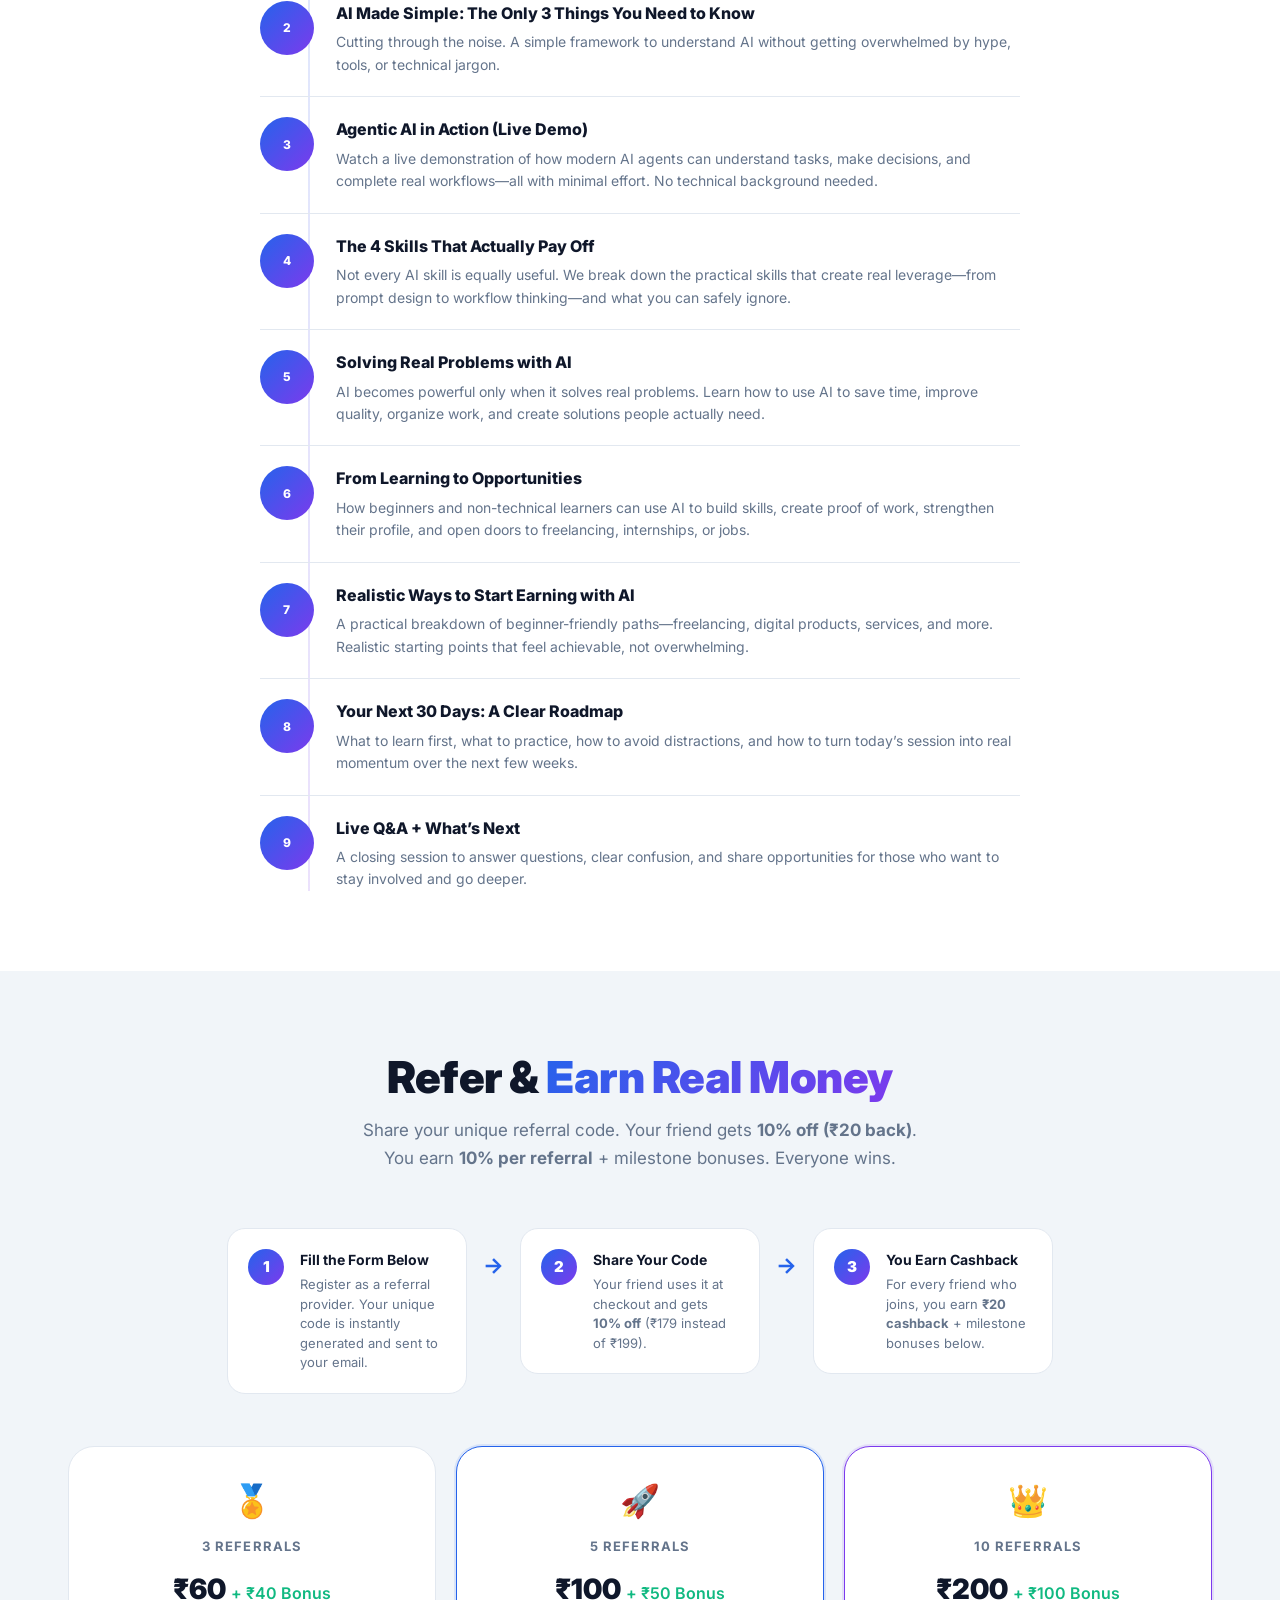
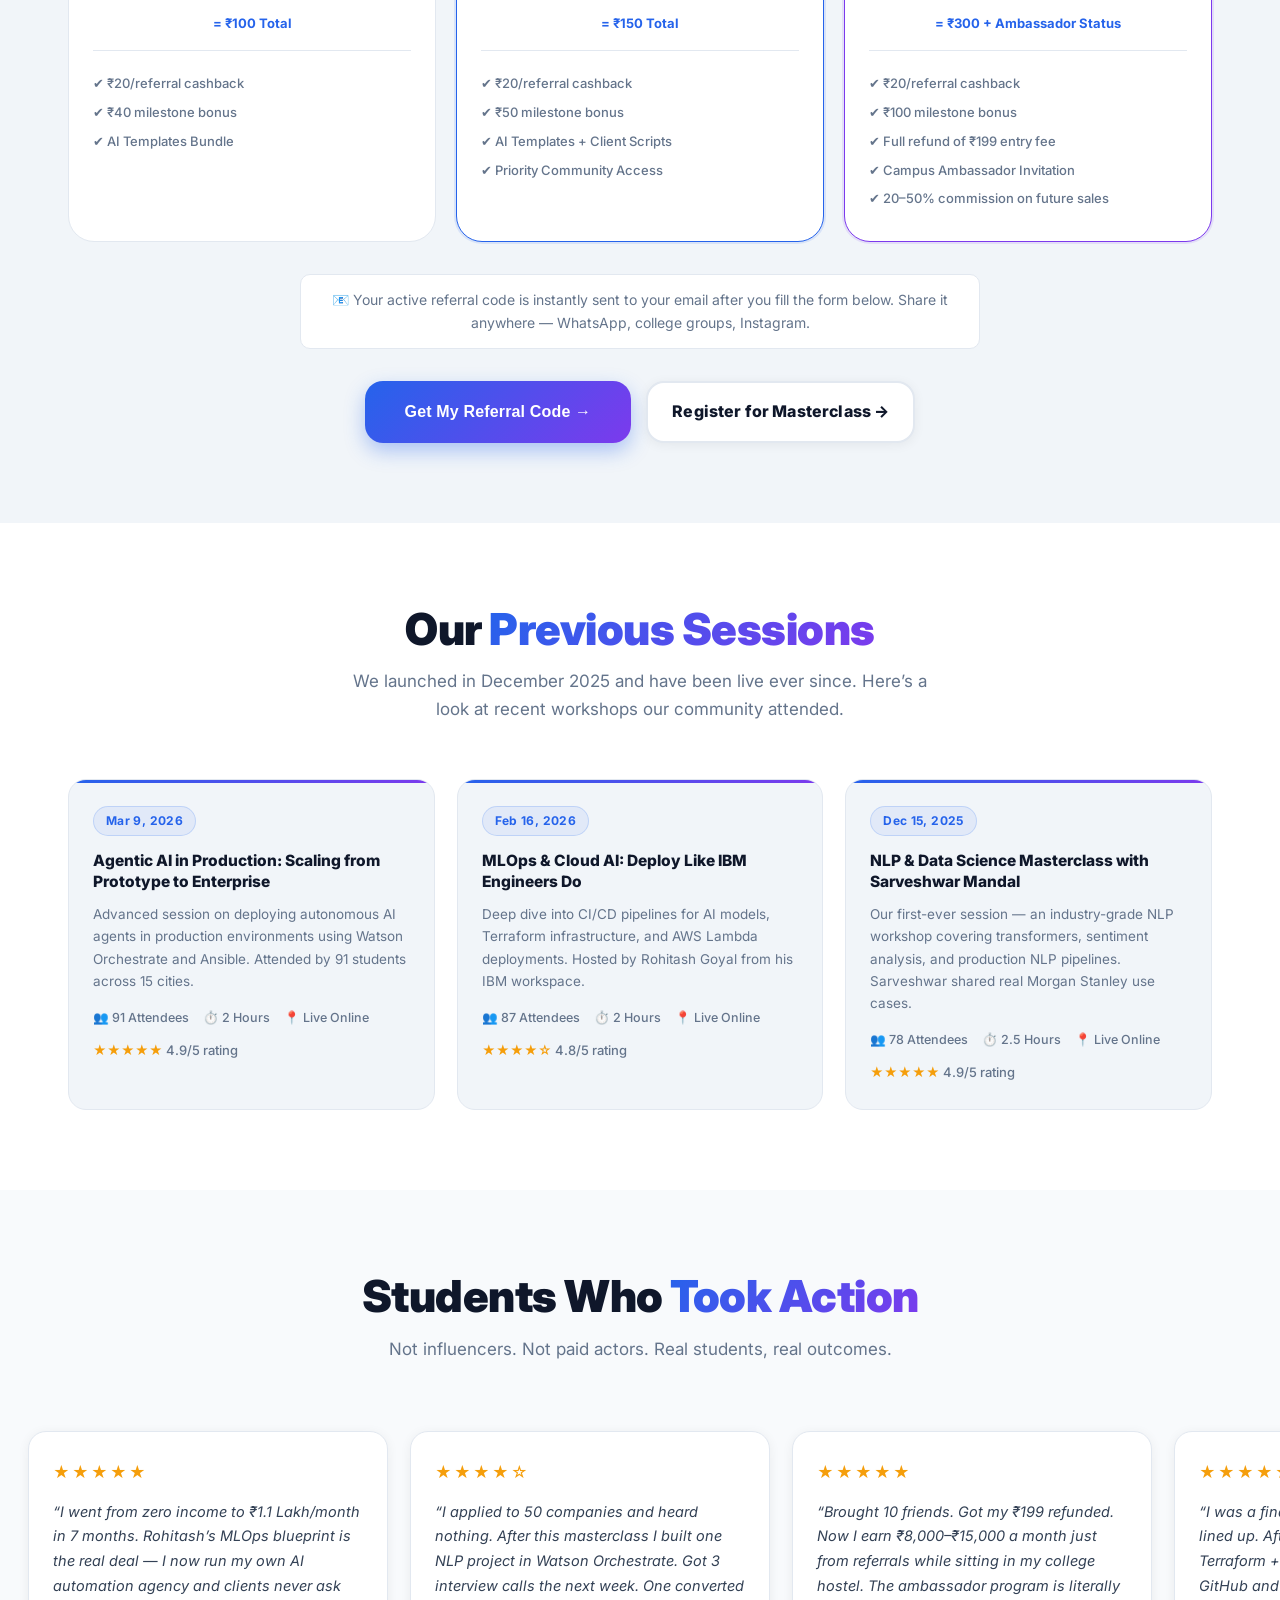
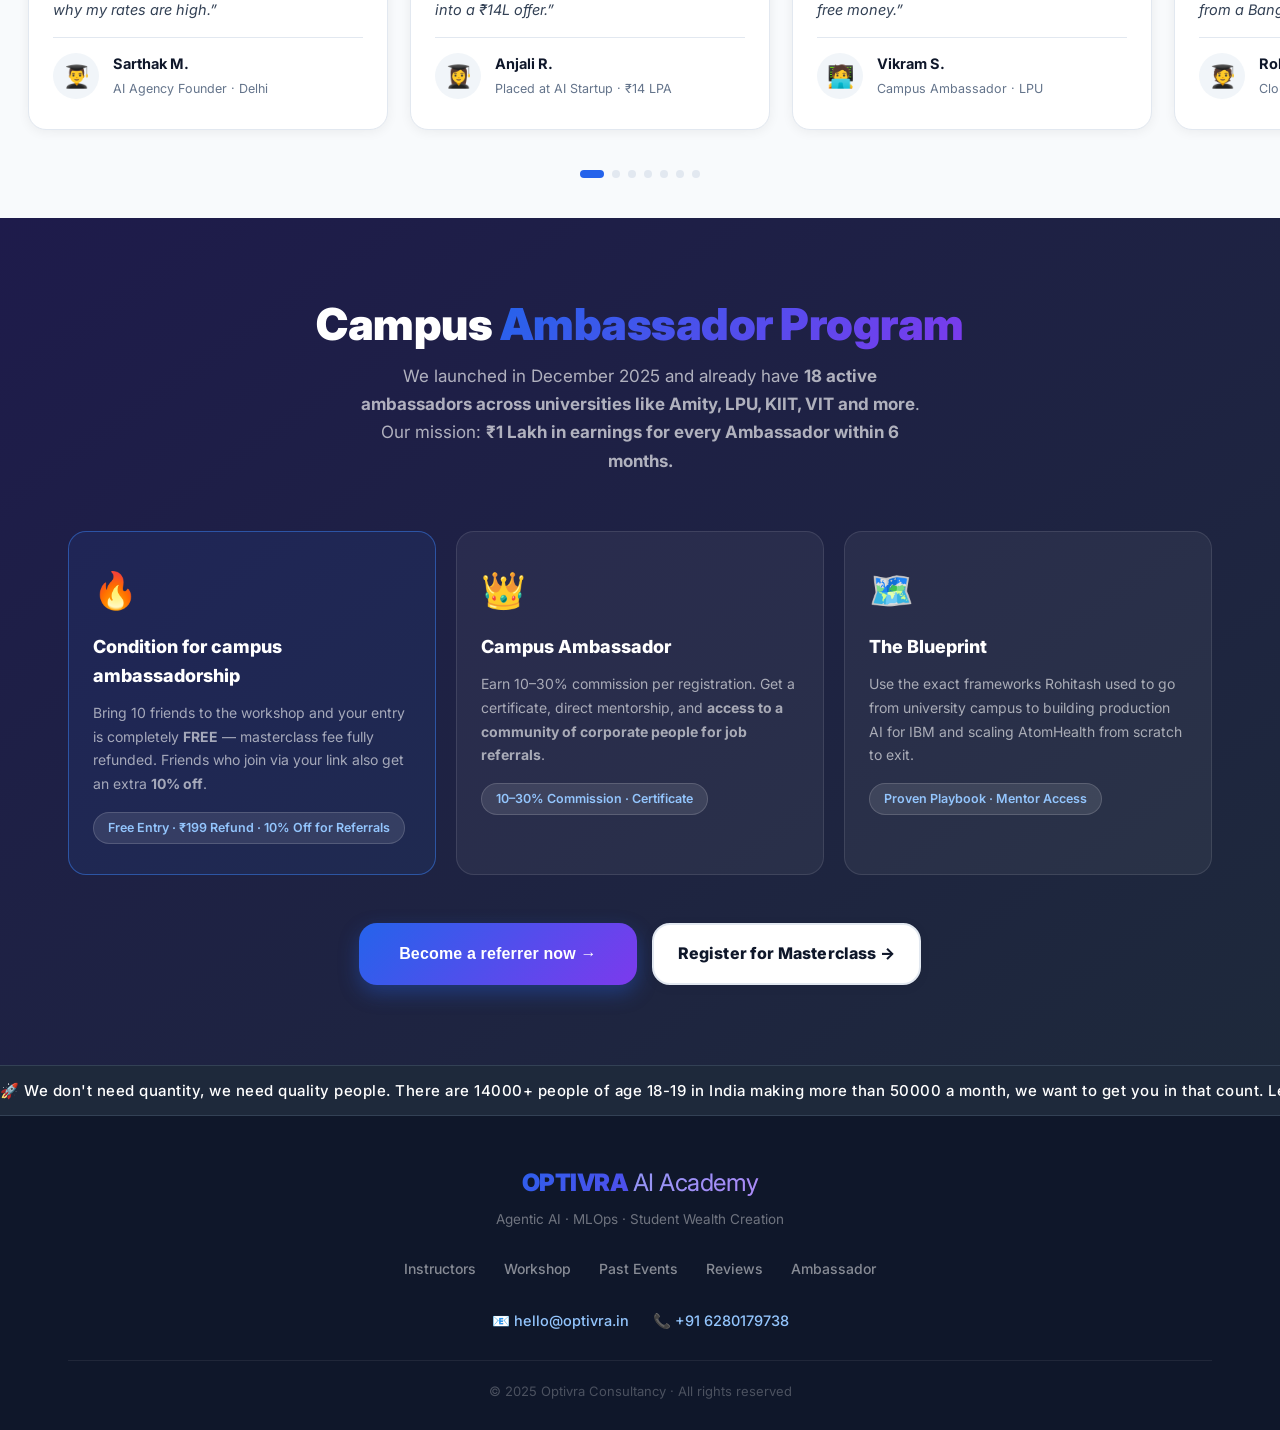
==== commit 92b4cf84: "Merge branch 'main' of https://github.com/shadesvinay01/workshopoptivra" ====
--- a/index.html
+++ b/index.html
@@ -173,8 +173,10 @@
                             </div>
                         </div>
                         <p class="instructor-bio">
-                            Scaling production AI pipelines at IBM Labs daily. Former founder of AtomHealth — built and sold a health-tech startup using the same AI frameworks he teaches. Students who follow his blueprint consistently land roles paying ₹12,000+/day.
-                        </p>
+                           Rohitash Goyal is a full-stack developer turned MLOps engineer with deep expertise in Agentic AI, 
+cloud infrastructure, and end-to-end product development. Having worked with IBM Labs, led 
+engineering across multiple startups, and shipped 40+ products to production, he brings a rare 
+combination of hands-on coding, systems architecture, and real-world execution.</p>
                     </div>
                 </div>
 
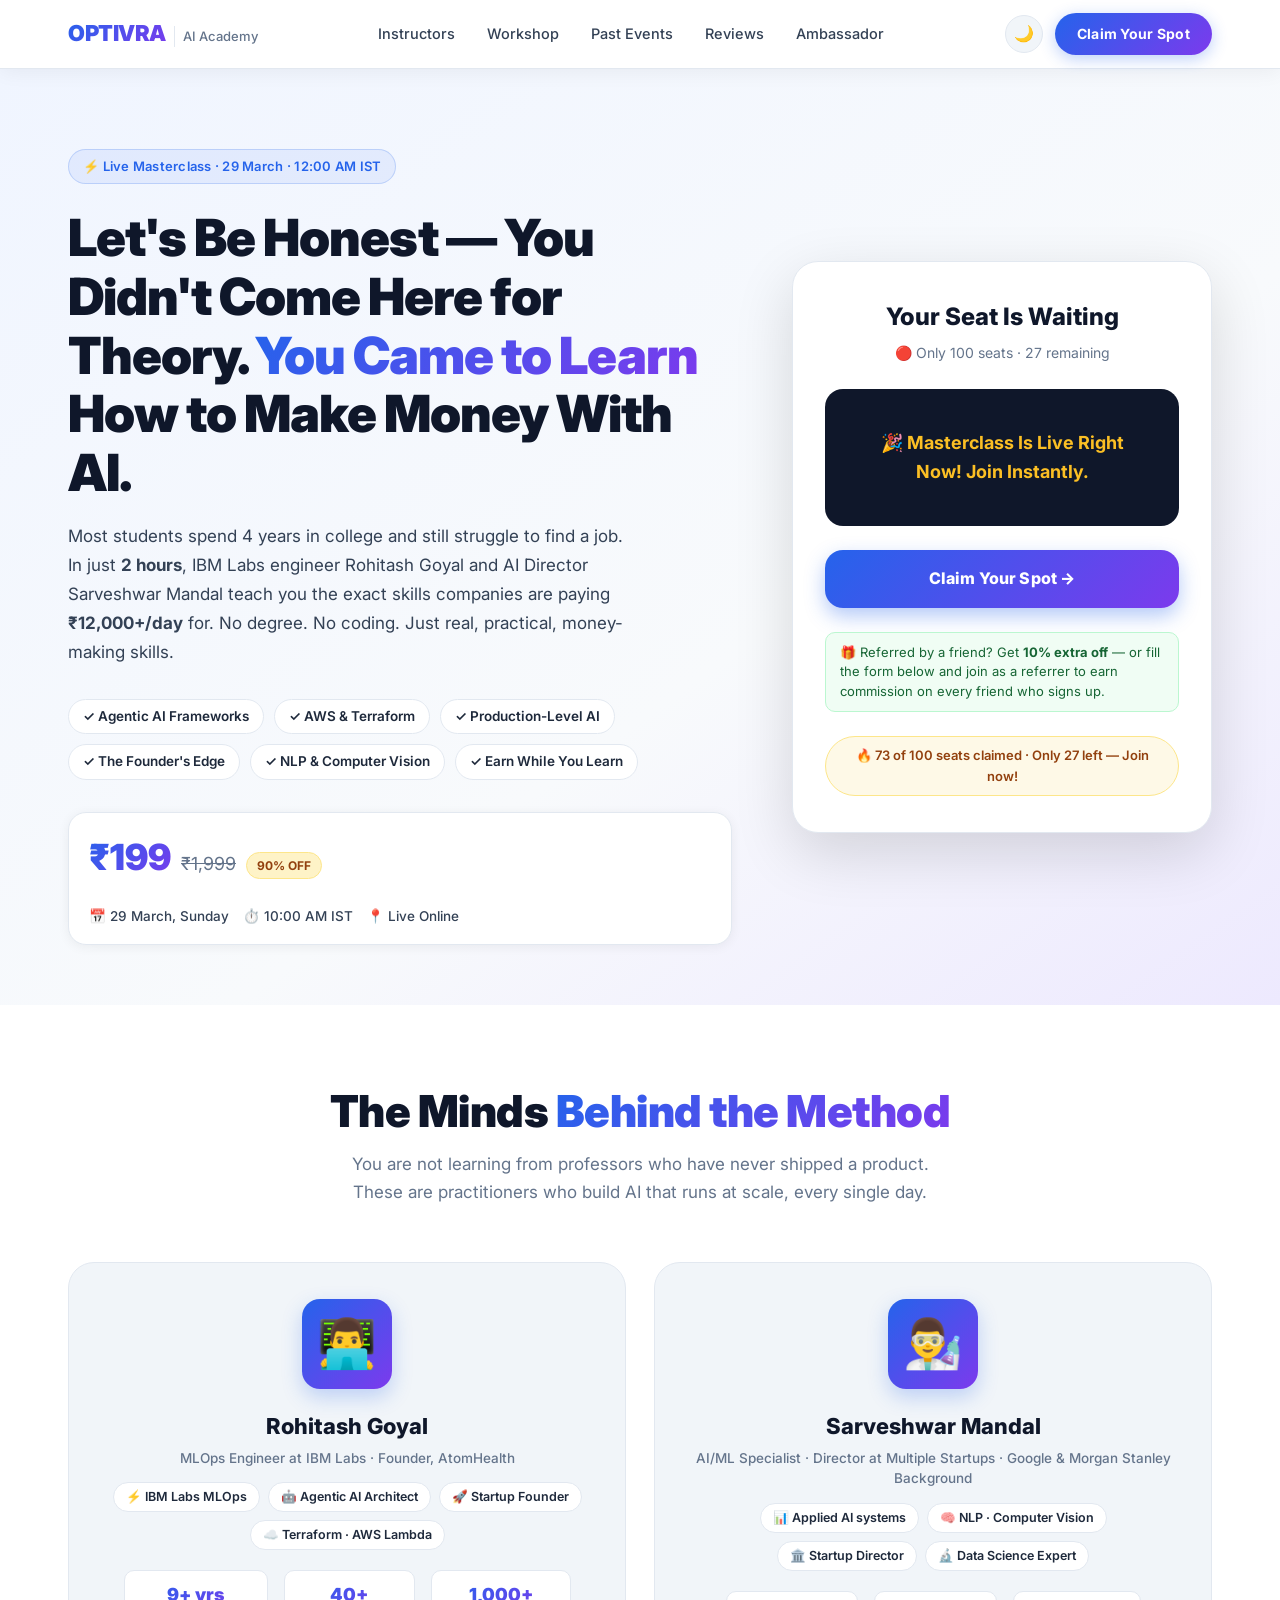
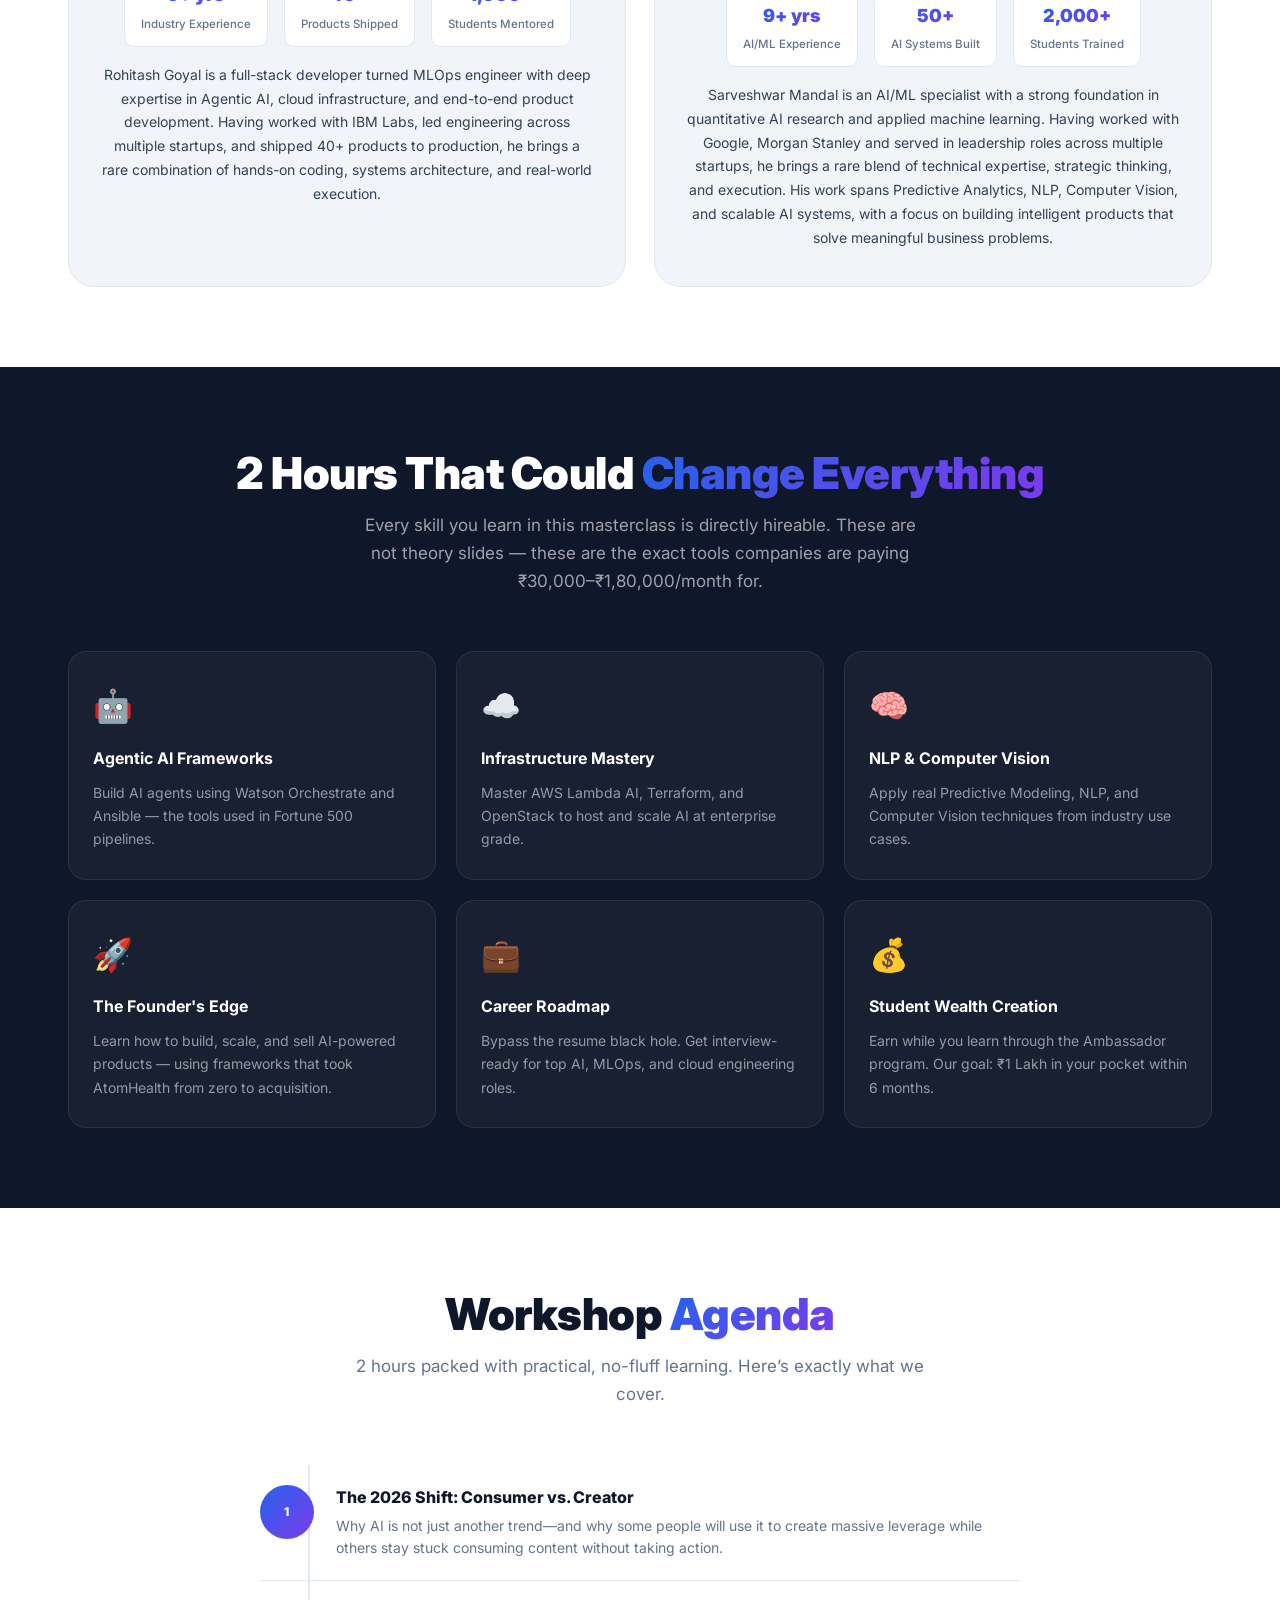
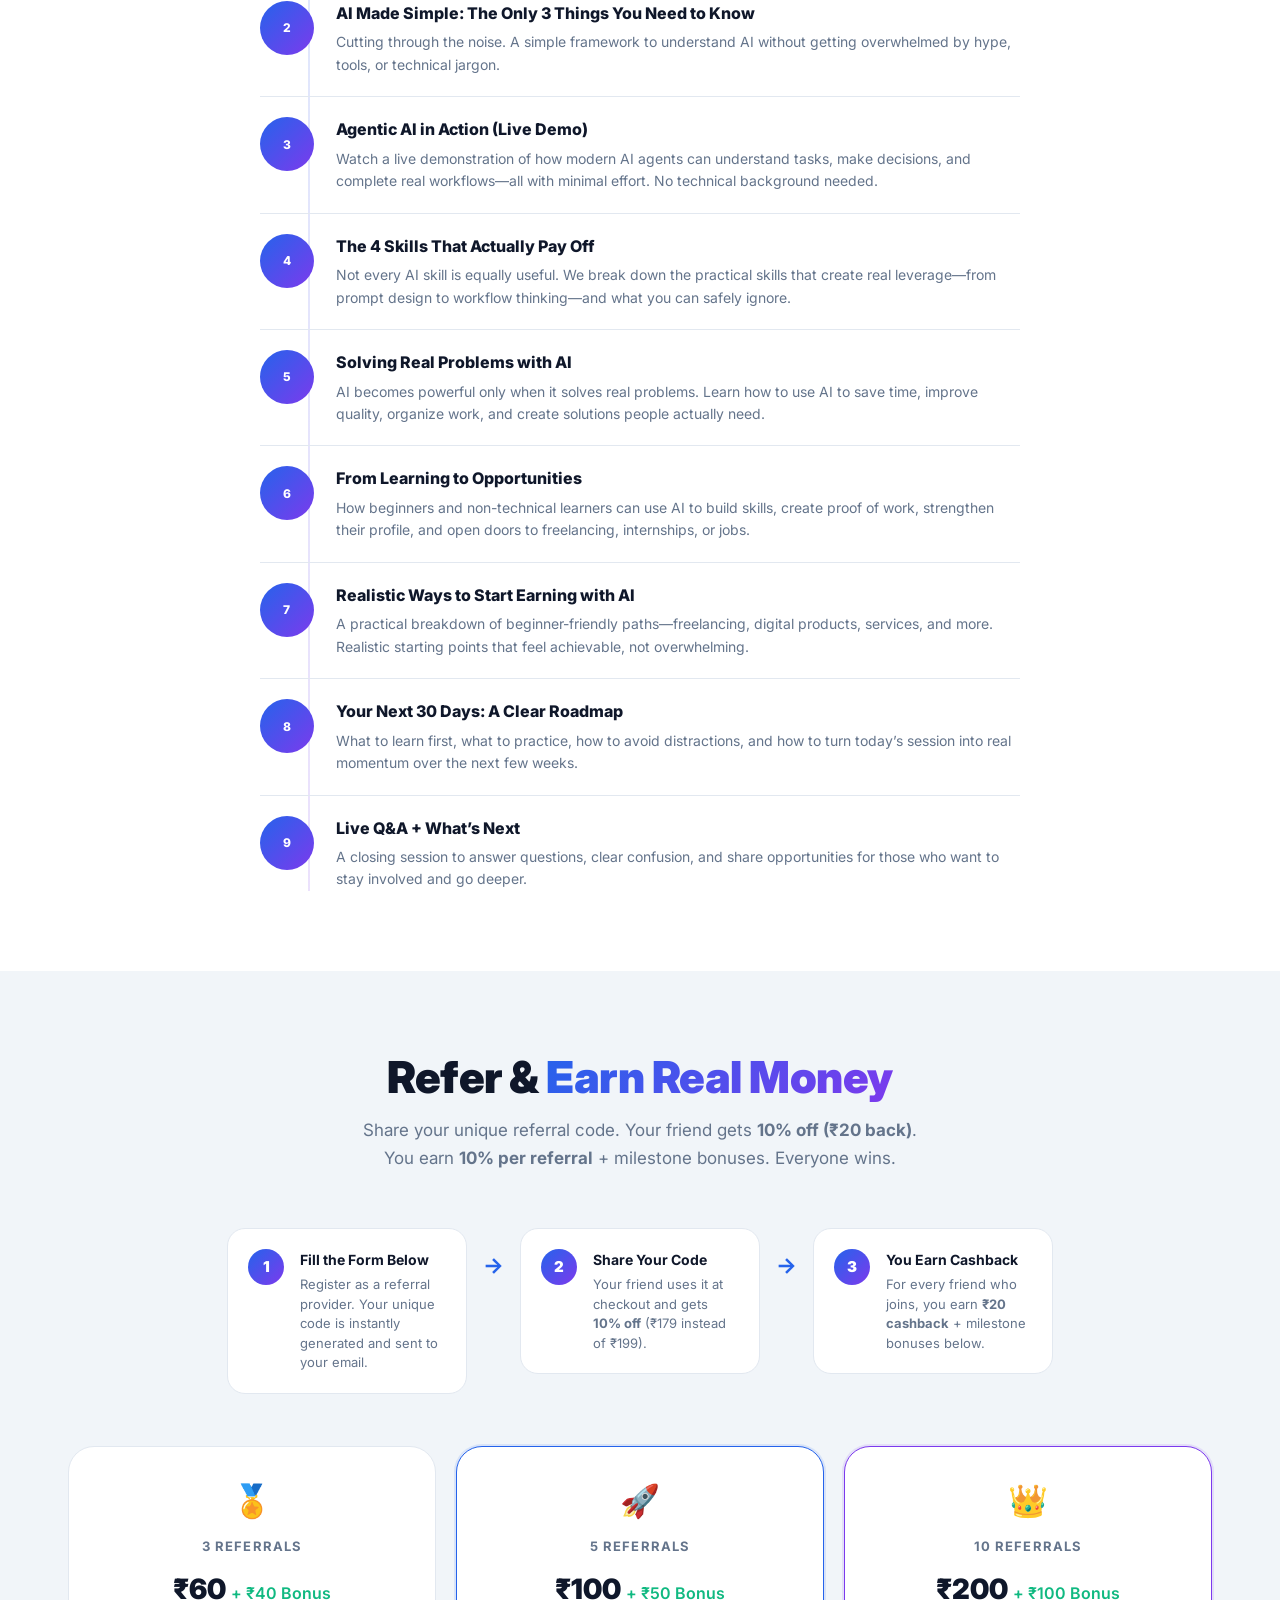
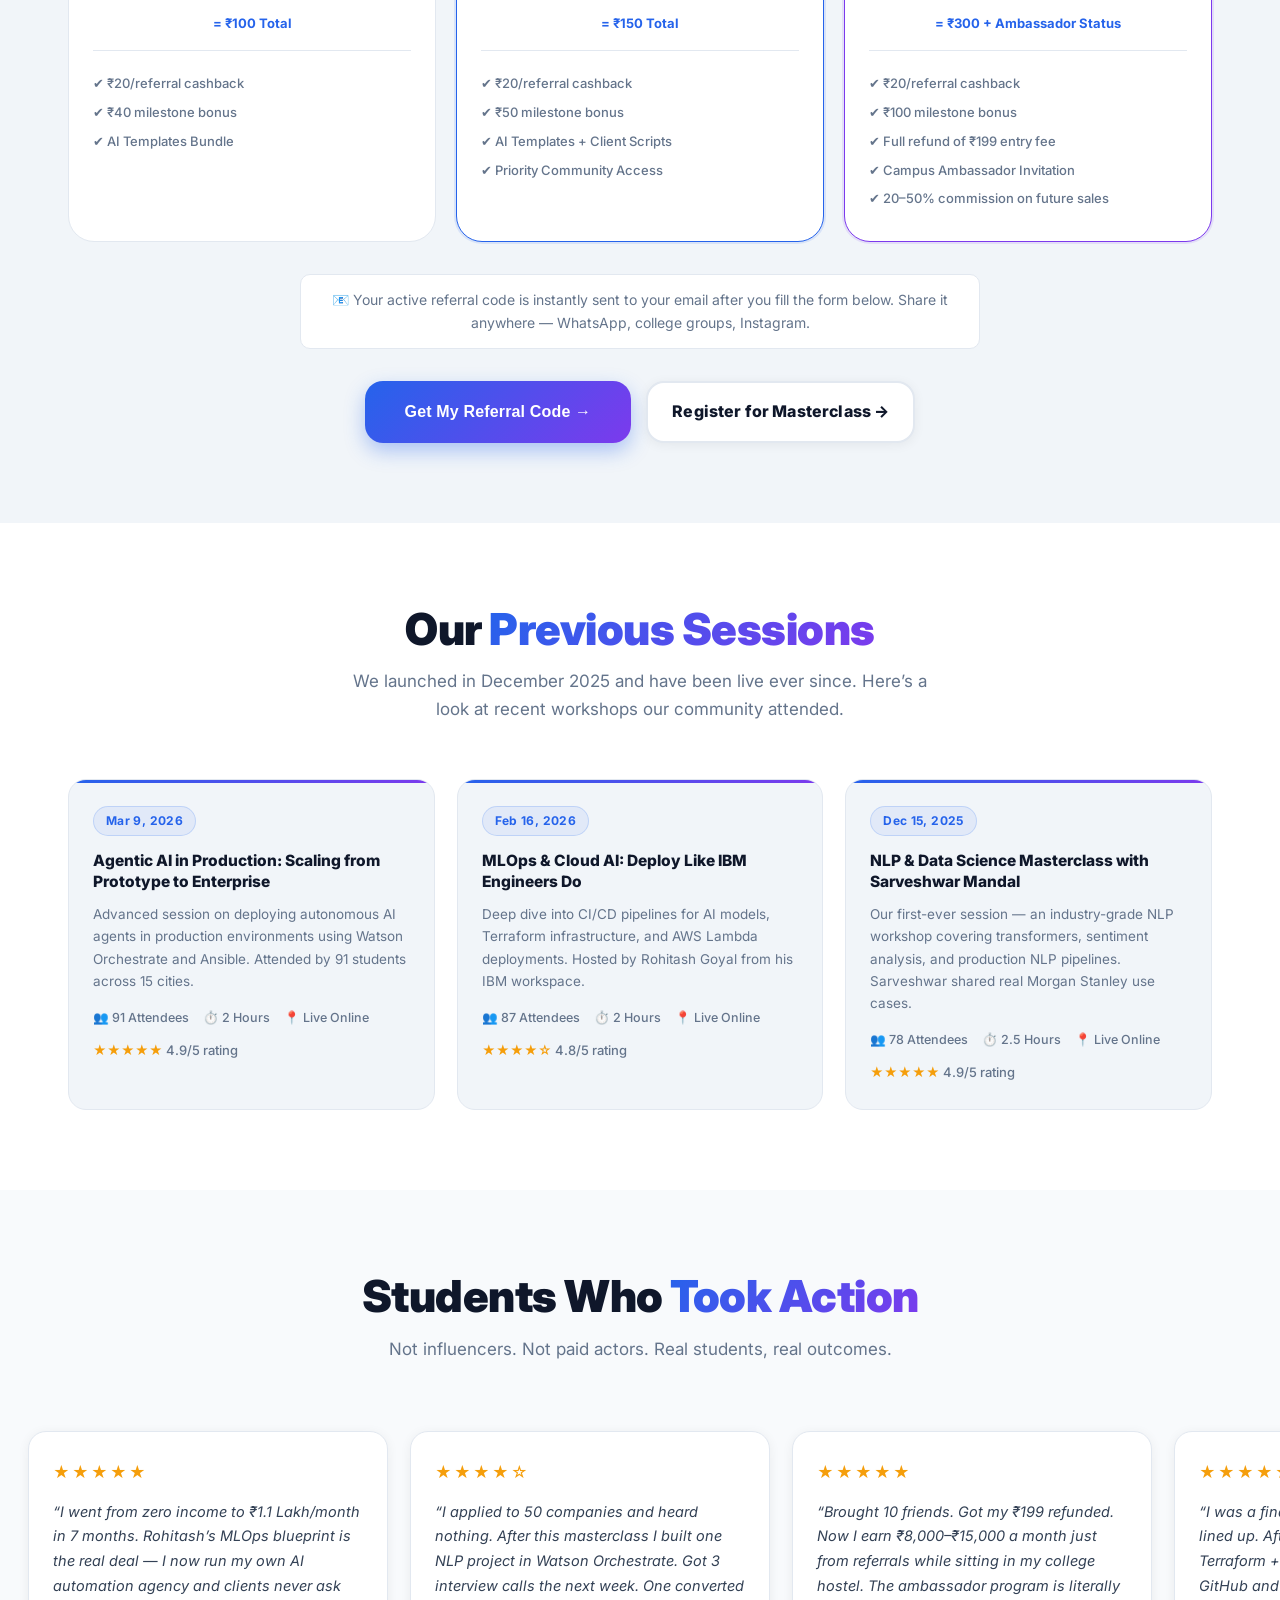
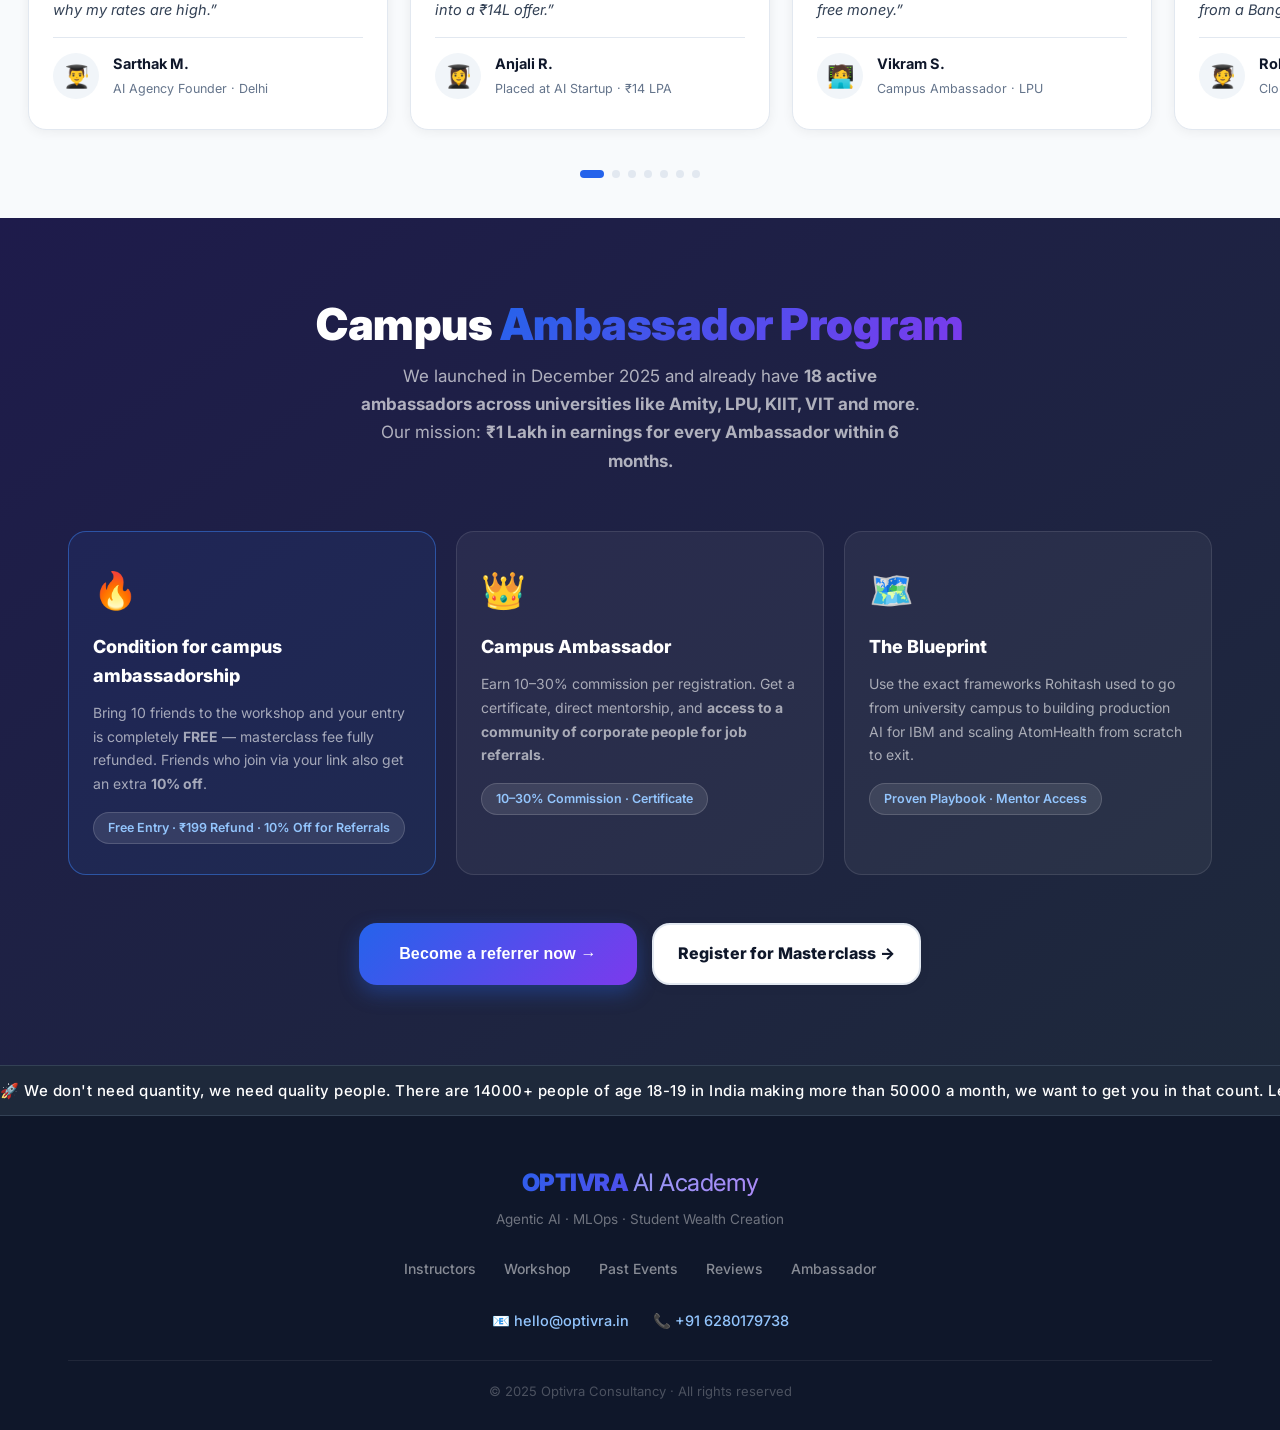
==== commit 438aa1af: "some positioning updates" ====
--- a/index.html
+++ b/index.html
@@ -112,14 +112,10 @@
                     </div>
 
                     <a href="https://tagmango.com/web/checkout/69b97920f4158f62333fca2c" class="cta-btn-main" target="_blank" rel="noopener">
-                        Claim Your Spot — ₹199 →
+                        Claim Your Spot →
                     </a>
 
-                    <div class="trust-bar">
-                        <span>🔒 Secure Payment</span>
-                        <span>⚡ Instant Access</span>
-                        <span>↩ 7-Day Refund</span>
-                    </div>
+
 
                     <div class="referral-info-strip">
                         🎁 Referred by a friend? Get <strong>10% extra off</strong> — or fill the form below and join as a referrer to earn commission on every friend who signs up.
